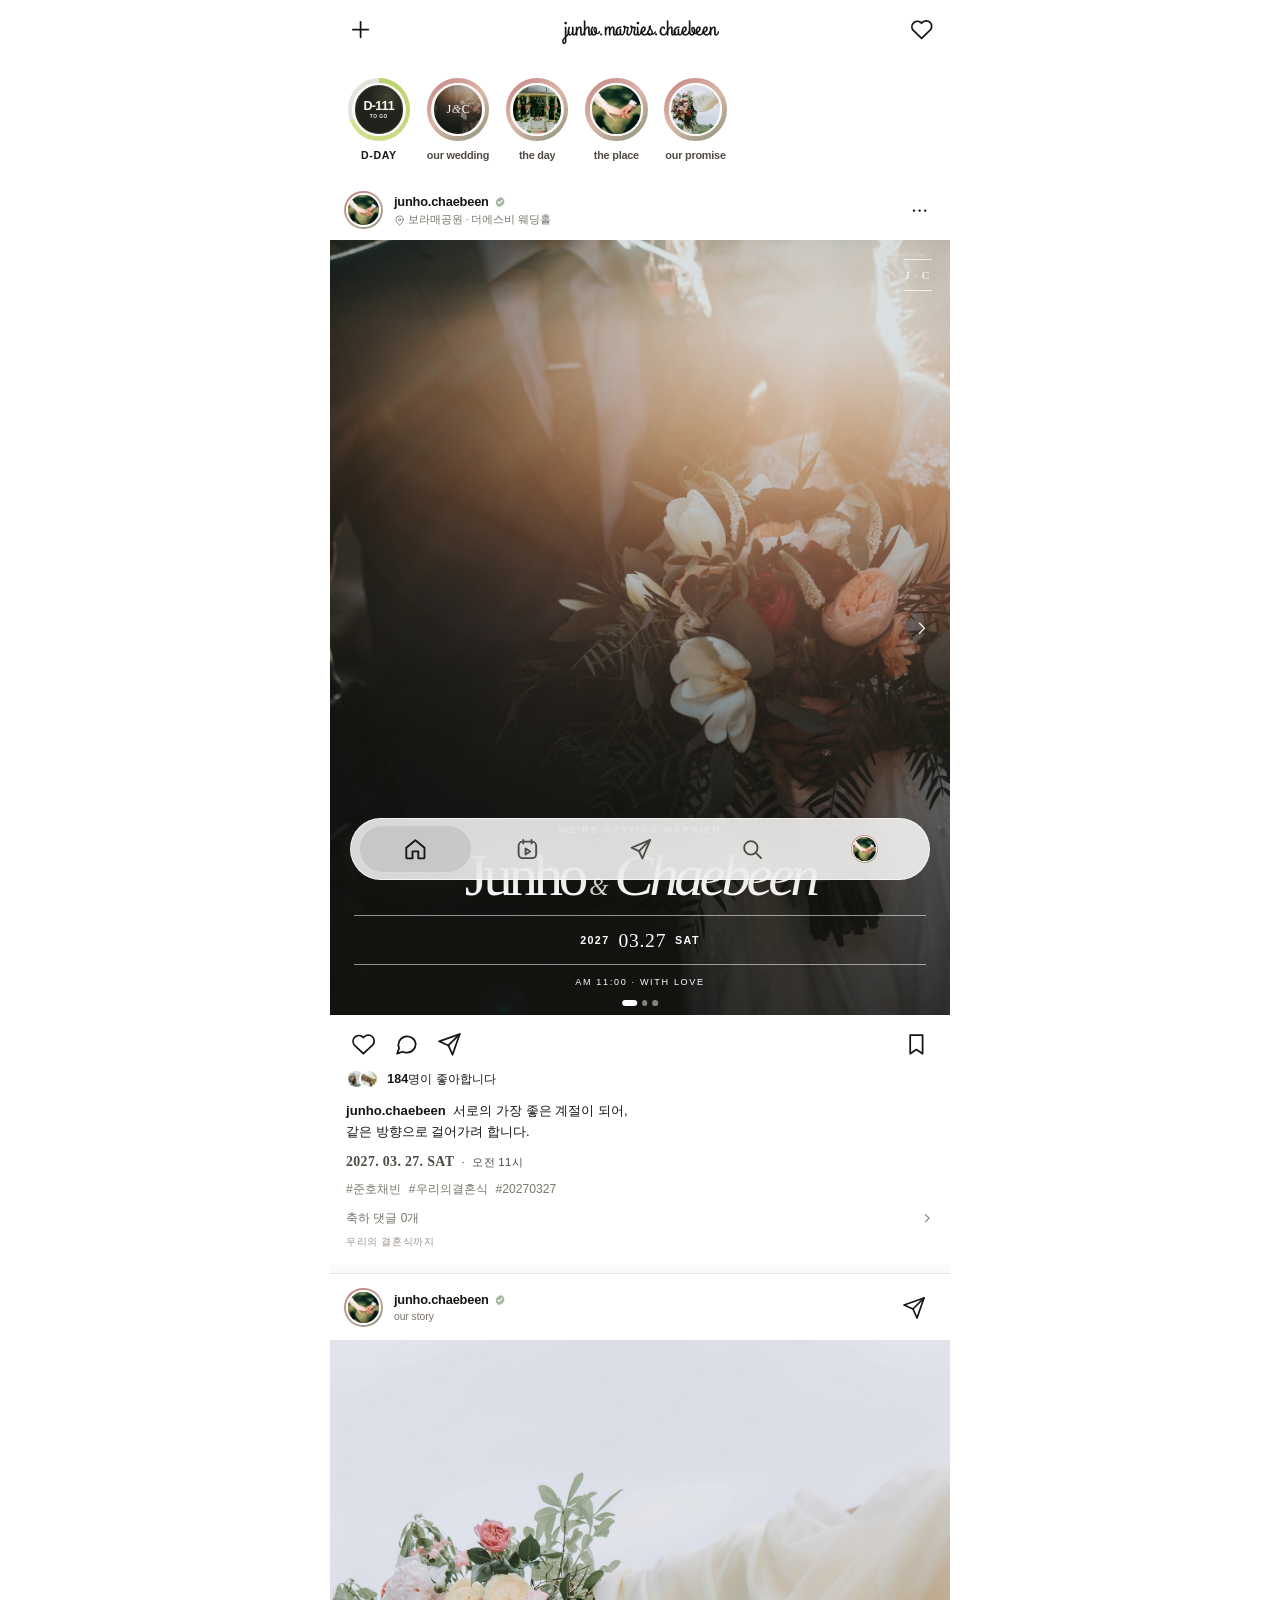
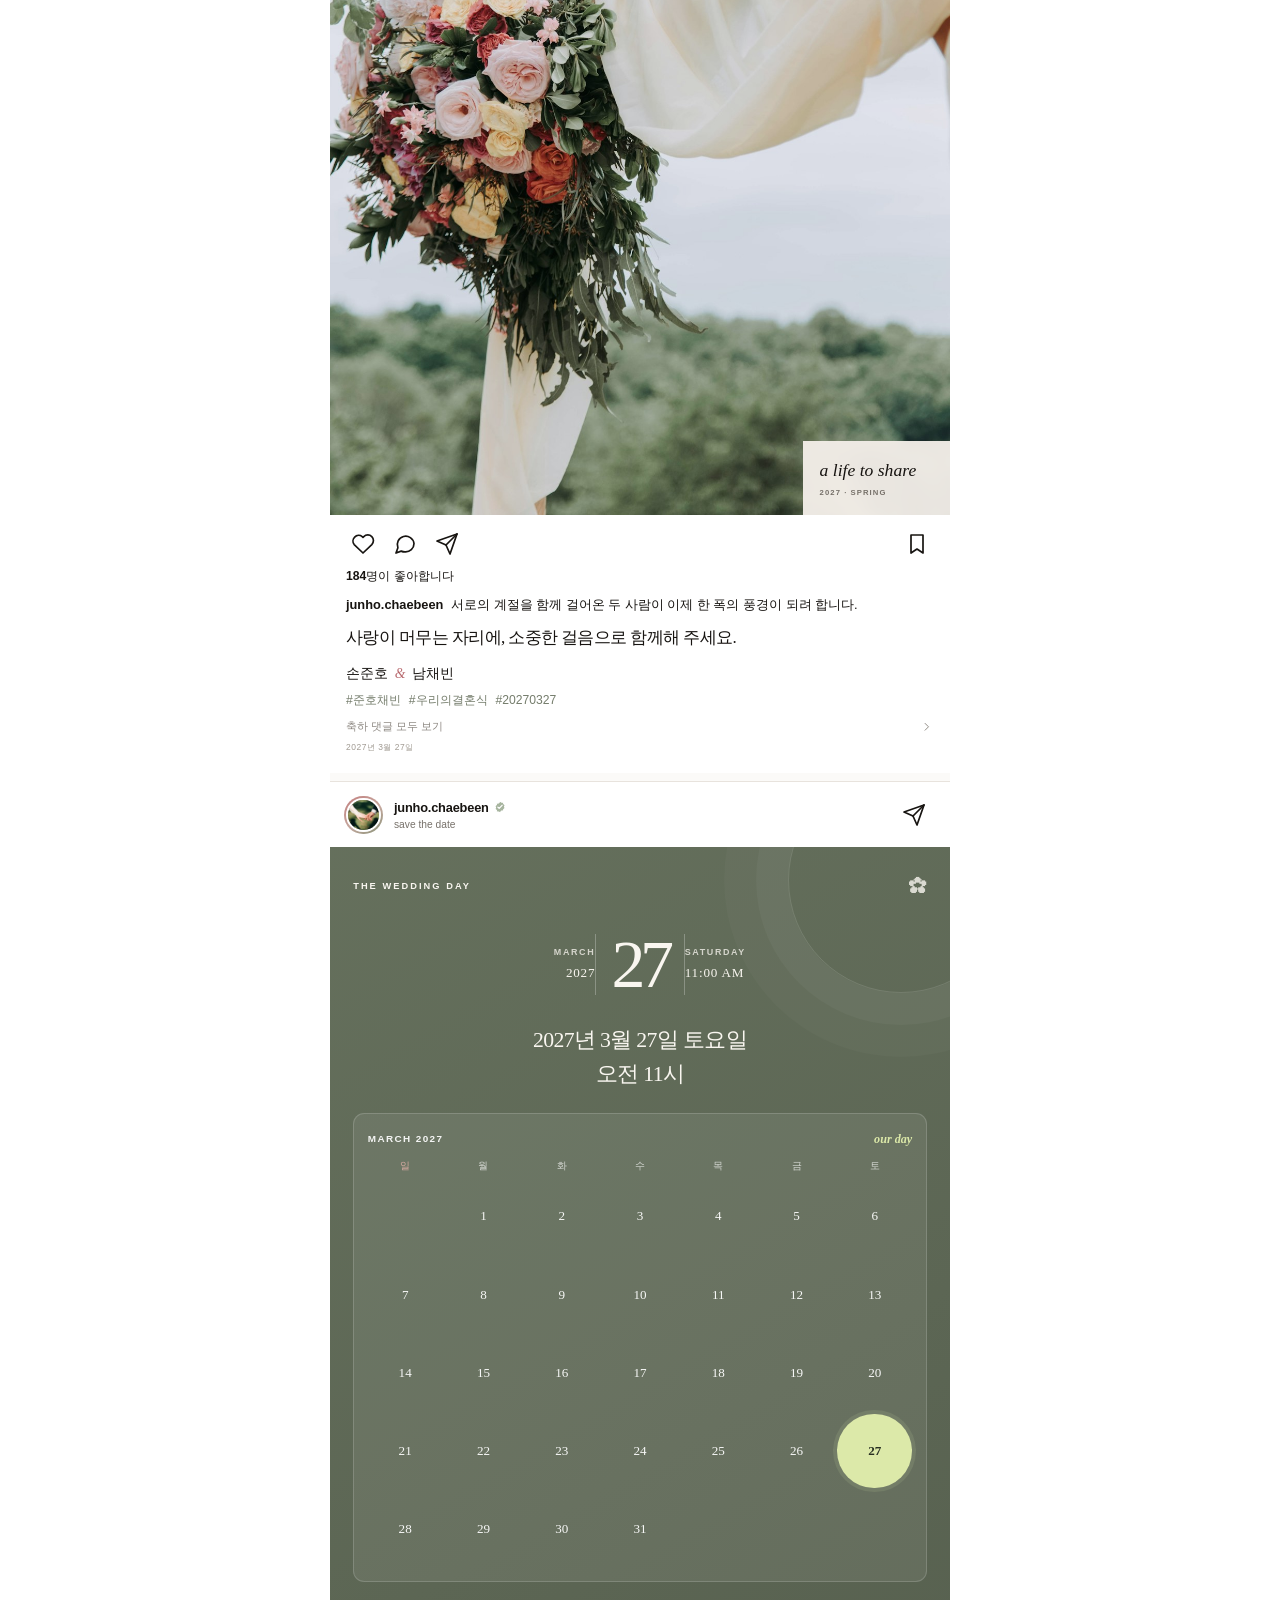
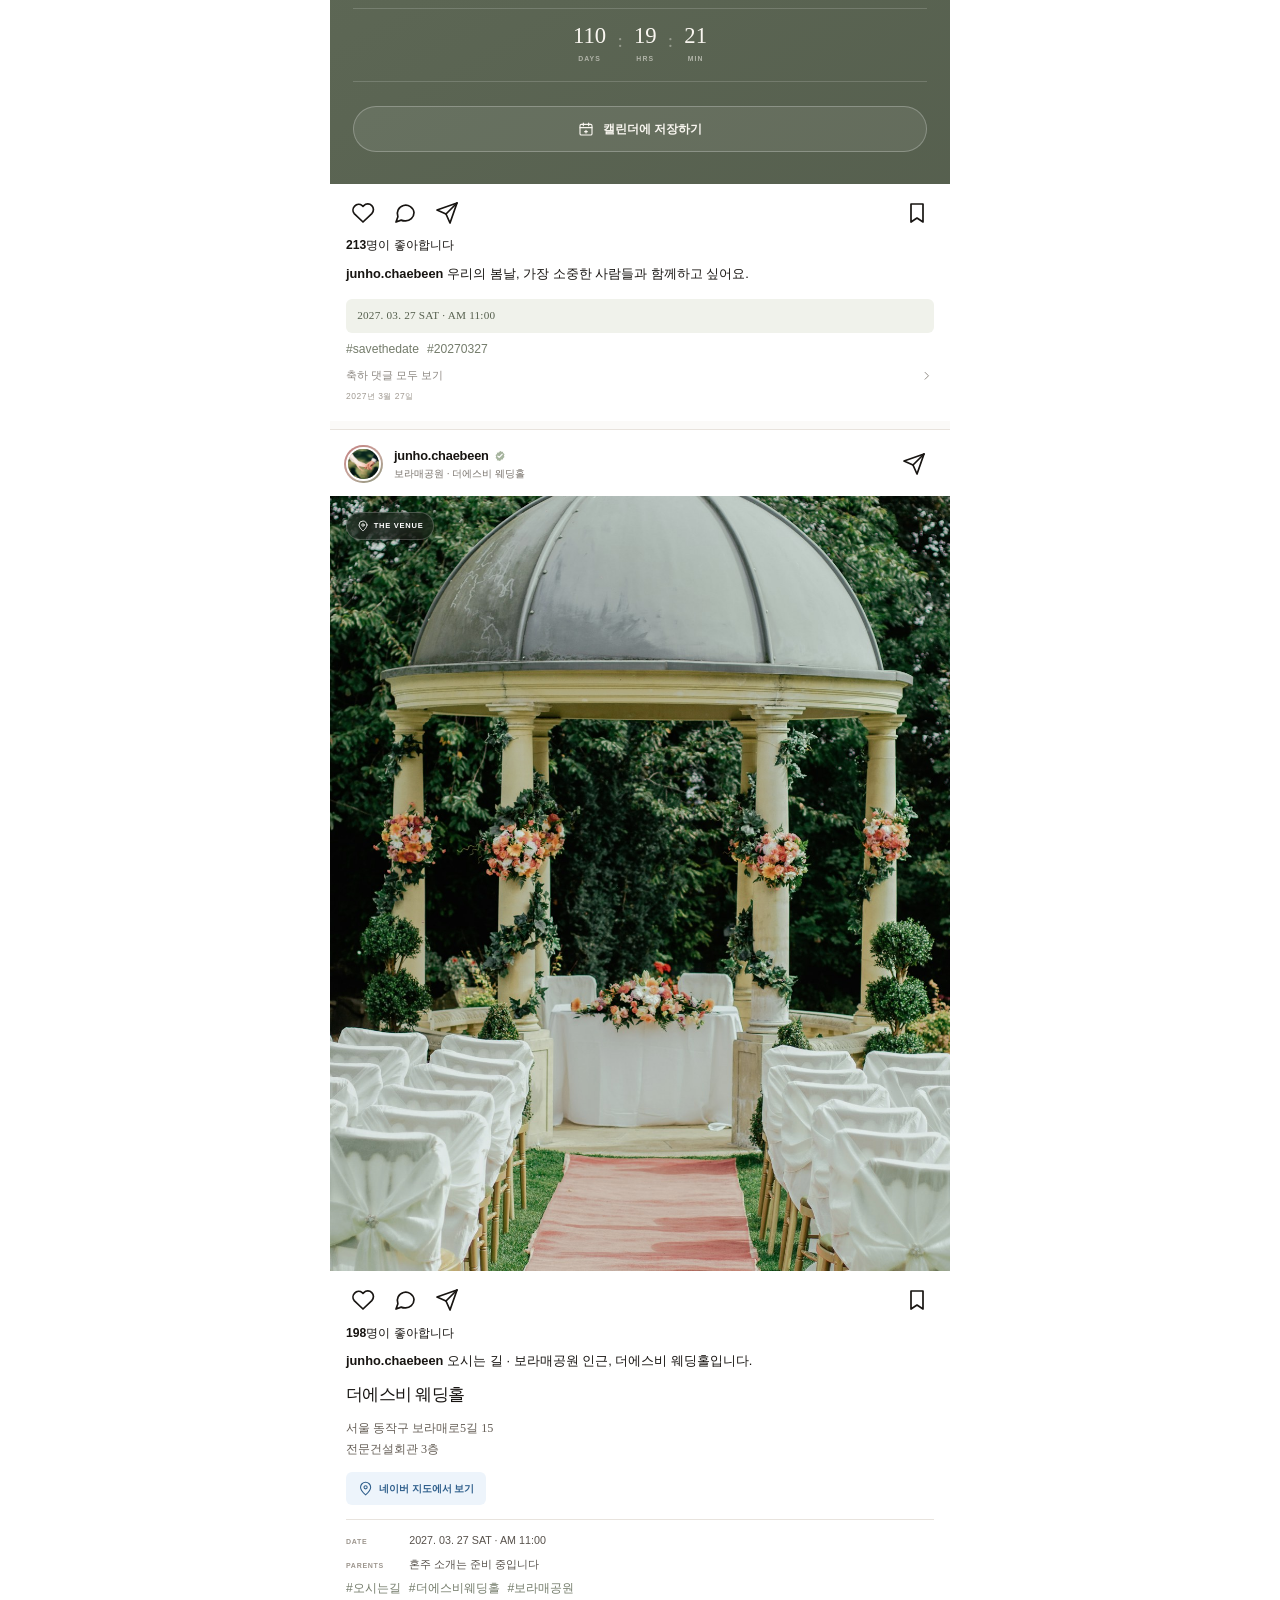
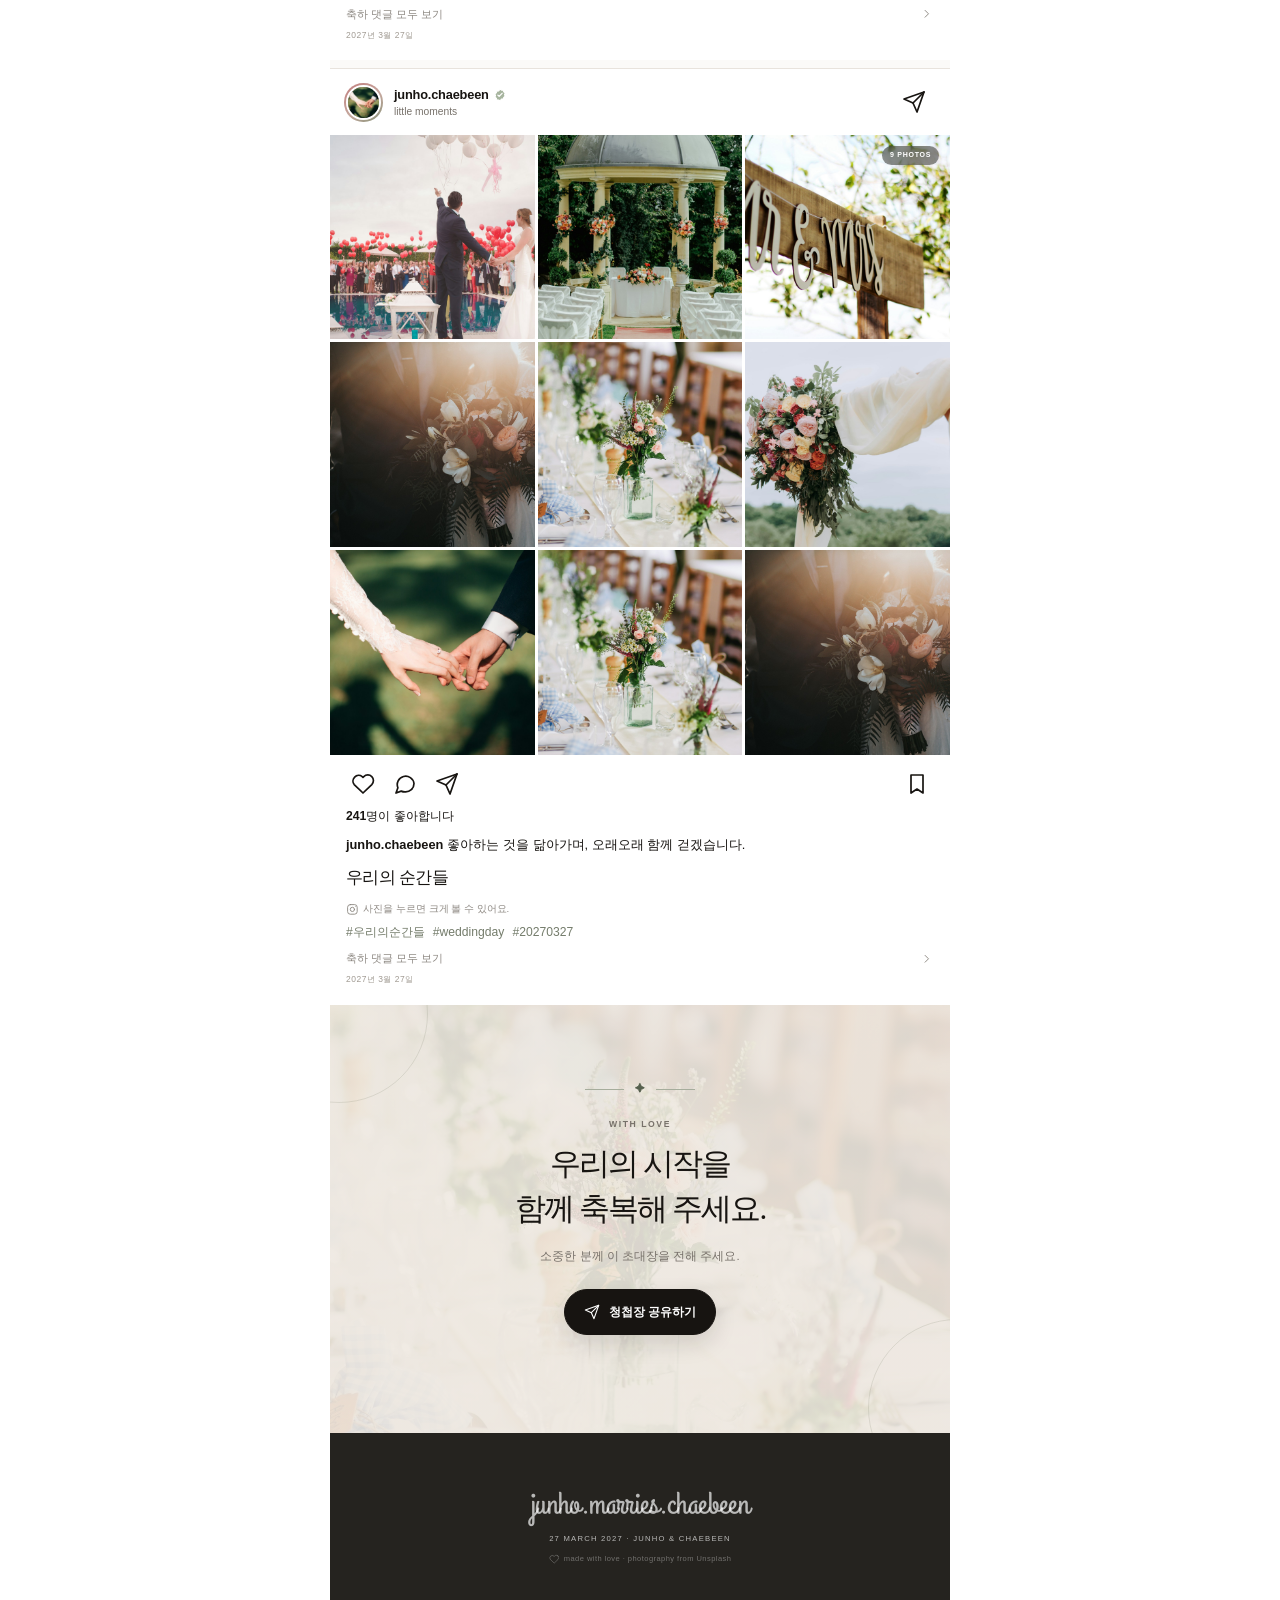
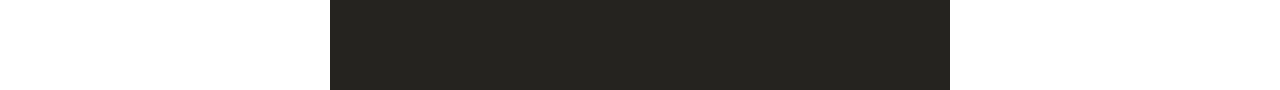
==== index.html @ 9fa86ca4 "first commit" ====
<!DOCTYPE html>
<html lang="ko">
<head>
  <meta charset="UTF-8">
  <meta name="viewport" content="width=device-width, initial-scale=1, viewport-fit=cover">
  <meta name="theme-color" content="#fbfaf8">
  <meta name="description" content="손준호와 남채빈의 결혼식에 초대합니다. 2027년 3월 27일 토요일 오전 11시, 더에스비 웨딩홀">
  <title>준호 ♥ 채빈 — 2027.03.27</title>
  <link rel="preload" href="./assets/hero.jpg" as="image">
  <link rel="stylesheet" href="./styles.css">
</head>
<body>
  <div class="ambient ambient--one" aria-hidden="true"></div>
  <div class="ambient ambient--two" aria-hidden="true"></div>

  <div class="app-shell">
    <header class="topbar">
      <button class="topbar__icon topbar__add" type="button" aria-label="청첩장 메뉴 열기" id="moreButton">
        <svg viewBox="0 0 24 24" aria-hidden="true"><path d="M12 4v16M4 12h16"/></svg>
      </button>
      <a class="wordmark wordmark--handle" href="#top" aria-label="청첩장 처음으로">
        <span class="wordmark__handle">junho.marries.chaebeen</span>
      </a>
      <div class="topbar__actions">
        <button class="topbar__icon" type="button" id="headerLikeButton" aria-label="좋아요" aria-pressed="false">
          <svg class="heart-icon" viewBox="0 0 24 24" aria-hidden="true"><path d="M20.8 4.6c-2.2-2.2-5.8-2.2-8 0L12 5.4l-.8-.8a5.7 5.7 0 0 0-8 8L12 21l8.8-8.4a5.7 5.7 0 0 0 0-8Z"/></svg>
        </button>
      </div>
    </header>

    <main id="top">
      <section class="story-rail" aria-label="청첩장 스토리">
        <button class="story story--dday story--date" id="storyDdayButton" type="button" data-calendar aria-label="결혼식 D-Day와 캘린더 보기">
          <span class="story__ring">
            <span class="story__image story__image--date" aria-live="polite">
              <strong id="storyDdayNumber">D-DAY</strong>
              <small id="storyDdayCaption">COUNTDOWN</small>
            </span>
          </span>
          <span class="story__label" id="storyDdayLabel">D-DAY</span>
        </button>
        <button class="story story--active" type="button" data-story="0">
          <span class="story__ring">
            <span class="story__image story__image--monogram">J<span>&</span>C</span>
          </span>
          <span class="story__label">our wedding</span>
        </button>
        <button class="story" type="button" data-story="1">
          <span class="story__ring"><img class="story__image" src="./assets/couple-02.jpg" alt=""></span>
          <span class="story__label">the day</span>
        </button>
        <button class="story" type="button" data-story="2">
          <span class="story__ring"><img class="story__image" src="./assets/detail-01.jpg" alt=""></span>
          <span class="story__label">the place</span>
        </button>
        <button class="story" type="button" data-story="3">
          <span class="story__ring"><img class="story__image" src="./assets/couple-03.jpg" alt=""></span>
          <span class="story__label">our promise</span>
        </button>
      </section>

      <article class="post" aria-label="결혼식 초대 게시물">
        <div class="post__header">
          <div class="avatar">
            <img src="./assets/detail-01.jpg" alt="">
          </div>
          <div class="post__identity">
            <button class="account account-button" type="button" data-feed-open aria-label="준호와 채빈의 피드 보기">
              junho.chaebeen
              <svg class="verified" viewBox="0 0 24 24" aria-label="공식 계정">
                <path d="m12 1.8 2.4 1.8 3 .1 1 2.8 2.3 1.9-1 2.8 1 2.8-2.3 1.9-1 2.8-3 .1L12 22.2l-2.4-1.8-3-.1-1-2.8-2.3-1.9 1-2.8-1-2.8 2.3-1.9 1-2.8 3-.1L12 1.8Z"/>
                <path d="m8.3 12.1 2.2 2.2 5-5.2" class="verified__check"/>
              </svg>
            </button>
            <div class="location-line">
              <svg viewBox="0 0 24 24" aria-hidden="true"><path d="M20 10c0 5-8 12-8 12S4 15 4 10a8 8 0 1 1 16 0Z"/><circle cx="12" cy="10" r="2.5"/></svg>
              <span data-location-short>보라매공원 · 더에스비 웨딩홀</span>
            </div>
          </div>
          <button class="post__more" type="button" aria-label="더 보기" id="postMoreButton">
            <svg viewBox="0 0 24 24" aria-hidden="true"><circle cx="5" cy="12" r="1.5" fill="currentColor" stroke="none"/><circle cx="12" cy="12" r="1.5" fill="currentColor" stroke="none"/><circle cx="19" cy="12" r="1.5" fill="currentColor" stroke="none"/></svg>
          </button>
        </div>

        <div class="carousel" id="postCarousel" aria-roledescription="carousel" aria-label="웨딩 사진">
          <div class="carousel__track" id="carouselTrack">
            <div class="carousel__slide cover-slide">
              <img class="carousel__image" src="./assets/hero.jpg" alt="꽃다발을 든 신부와 신랑">
              <div class="cover-slide__shade"></div>
              <div class="cover-copy">
                <span class="eyebrow">WE'RE GETTING MARRIED</span>
                <h1><span>Junho</span><i>&</i><span>Chaebeen</span></h1>
                <div class="cover-copy__date">
                  <span>2027</span><b>03.27</b><span>SAT</span>
                </div>
                <p>AM 11:00 · WITH LOVE</p>
              </div>
              <div class="photo-stamp">J&nbsp;·&nbsp;C</div>
            </div>

            <div class="carousel__slide">
              <img class="carousel__image" src="./assets/couple-02.jpg" alt="웨딩 가든의 꽃장식">
              <div class="slide-note slide-note--light">
                <small>THE DAY</small>
                <strong>2027. 03. 27.</strong>
                <span>토요일 오전 11시</span>
              </div>
            </div>

            <div class="carousel__slide">
              <img class="carousel__image" src="./assets/detail-01.jpg" alt="신랑 신부의 결혼반지와 꽃다발">
              <div class="slide-note slide-note--right">
                <small>OUR PROMISE</small>
                <strong>함께 걷는<br>모든 날</strong>
                <span>Junho &amp; Chaebeen</span>
              </div>
            </div>
          </div>

          <button class="carousel__arrow carousel__arrow--prev" type="button" aria-label="이전 사진" hidden>
            <svg viewBox="0 0 24 24" aria-hidden="true"><path d="m15 18-6-6 6-6"/></svg>
          </button>
          <button class="carousel__arrow carousel__arrow--next" type="button" aria-label="다음 사진">
            <svg viewBox="0 0 24 24" aria-hidden="true"><path d="m9 18 6-6-6-6"/></svg>
          </button>
          <div class="carousel__dots" id="carouselDots" aria-label="사진 선택"></div>
          <div class="heart-burst" id="heartBurst" aria-hidden="true">
            <svg viewBox="0 0 24 24"><path d="M20.8 4.6c-2.2-2.2-5.8-2.2-8 0L12 5.4l-.8-.8a5.7 5.7 0 0 0-8 8L12 21l8.8-8.4a5.7 5.7 0 0 0 0-8Z"/></svg>
          </div>
        </div>

        <div class="post__actions">
          <div class="post__actions-left">
            <button class="icon-button action-button" type="button" id="likeButton" aria-label="좋아요" aria-pressed="false">
              <svg class="heart-icon" viewBox="0 0 24 24" aria-hidden="true"><path d="M20.8 4.6c-2.2-2.2-5.8-2.2-8 0L12 5.4l-.8-.8a5.7 5.7 0 0 0-8 8L12 21l8.8-8.4a5.7 5.7 0 0 0 0-8Z"/></svg>
            </button>
            <button class="icon-button action-button" type="button" id="commentButton" aria-label="축하 댓글 남기기">
              <svg viewBox="0 0 24 24" aria-hidden="true"><path d="M21 11.5a8.4 8.4 0 0 1-9 8.4 9.4 9.4 0 0 1-3.8-.8L3 21l1.9-5.2A8.4 8.4 0 1 1 21 11.5Z"/></svg>
            </button>
            <button class="icon-button action-button" type="button" id="shareButton" aria-label="청첩장 공유">
              <svg viewBox="0 0 24 24" aria-hidden="true"><path d="m22 2-7 20-4-9-9-4 20-7Z"/><path d="M22 2 11 13"/></svg>
            </button>
          </div>
          <button class="icon-button action-button" type="button" id="saveButton" aria-label="청첩장 저장" aria-pressed="false">
            <svg class="bookmark-icon" viewBox="0 0 24 24" aria-hidden="true"><path d="M6 3h12v18l-6-4-6 4V3Z"/></svg>
          </button>
        </div>

        <div class="post__body">
          <div class="likes-row">
            <div class="mini-avatars" aria-hidden="true">
              <img src="./assets/couple-03.jpg" alt="">
              <img src="./assets/detail-02.jpg" alt="">
            </div>
            <span><strong id="likeCount">184</strong>명이 좋아합니다</span>
          </div>

          <div class="caption">
            <button class="caption__account" type="button" data-account-feed aria-label="junho.chaebeen 계정 피드 보기">junho.chaebeen</button>
            <span>서로의 가장 좋은 계절이 되어,<br>같은 방향으로 걸어가려 합니다.</span>
          </div>

          <p class="caption-meta">
            <span class="caption-meta__date">2027. 03. 27. SAT</span>
            <span>오전 11시</span>
          </p>

          <div class="hashtags">
            <span>#준호채빈</span>
            <span>#우리의결혼식</span>
            <span>#20270327</span>
          </div>

          <button class="comment-preview" type="button" id="commentPreview">
            <span id="commentCountText">축하 댓글 0개</span>
            <svg viewBox="0 0 24 24" aria-hidden="true"><path d="m9 18 6-6-6-6"/></svg>
          </button>

          <time class="post__time" datetime="2027-03-27T11:00:00+09:00">우리의 결혼식까지</time>
        </div>
      </article>

      <article class="social-post social-post--invitation reveal" aria-labelledby="invitationTitle">
        <header class="social-post__header">
          <div class="social-post__avatar"><img src="./assets/detail-01.jpg" alt=""></div>
          <div class="social-post__identity">
            <button class="account account-button" type="button" data-feed-open>
              junho.chaebeen
              <svg class="verified" viewBox="0 0 24 24" aria-hidden="true"><path d="m12 1.8 2.4 1.8 3 .1 1 2.8 2.3 1.9-1 2.8 1 2.8-2.3 1.9-1 2.8-3 .1L12 22.2l-2.4-1.8-3-.1-1-2.8-2.3-1.9 1-2.8-1-2.8 2.3-1.9 1-2.8 3-.1L12 1.8Z"/><path d="m8.3 12.1 2.2 2.2 5-5.2" class="verified__check"/></svg>
            </button>
            <span>our story</span>
          </div>
          <button class="icon-button" type="button" data-share aria-label="초대 게시물 공유"><svg viewBox="0 0 24 24" aria-hidden="true"><path d="m22 2-7 20-4-9-9-4 20-7Z"/><path d="M22 2 11 13"/></svg></button>
        </header>

        <div class="social-post__media social-post__media--portrait">
          <img src="./assets/couple-03.jpg" alt="꽃다발을 든 신부의 모습">
          <div class="social-post__media-note"><span>a life to share</span><small>2027 · spring</small></div>
        </div>

        <div class="social-post__actions">
          <div>
            <button class="icon-button" type="button" data-social-like aria-label="좋아요" aria-pressed="false"><svg class="heart-icon" viewBox="0 0 24 24" aria-hidden="true"><path d="M20.8 4.6c-2.2-2.2-5.8-2.2-8 0L12 5.4l-.8-.8a5.7 5.7 0 0 0-8 8L12 21l8.8-8.4a5.7 5.7 0 0 0 0-8Z"/></svg></button>
            <button class="icon-button" type="button" data-comment-open aria-label="축하 댓글 남기기"><svg viewBox="0 0 24 24" aria-hidden="true"><path d="M21 11.5a8.4 8.4 0 0 1-9 8.4 9.4 9.4 0 0 1-3.8-.8L3 21l1.9-5.2A8.4 8.4 0 1 1 21 11.5Z"/></svg></button>
            <button class="icon-button" type="button" data-share aria-label="게시물 공유"><svg viewBox="0 0 24 24" aria-hidden="true"><path d="m22 2-7 20-4-9-9-4 20-7Z"/><path d="M22 2 11 13"/></svg></button>
          </div>
          <button class="icon-button" type="button" data-save-post aria-label="게시물 저장" aria-pressed="false"><svg class="bookmark-icon" viewBox="0 0 24 24" aria-hidden="true"><path d="M6 3h12v18l-6-4-6 4V3Z"/></svg></button>
        </div>

        <div class="social-post__body">
          <div class="social-post__likes"><strong data-social-likes>184</strong>명이 좋아합니다</div>
          <p class="social-post__caption">
            <button type="button" class="social-post__account" data-account-feed>junho.chaebeen</button>
            서로의 계절을 함께 걸어온 두 사람이 이제 한 폭의 풍경이 되려 합니다.
          </p>
          <h2 class="social-post__caption-title" id="invitationTitle">사랑이 머무는 자리에, 소중한 걸음으로 함께해 주세요.</h2>
          <p class="social-post__signature">손준호 <i>&amp;</i> 남채빈</p>
          <div class="hashtags"><span>#준호채빈</span><span>#우리의결혼식</span><span>#20270327</span></div>
          <button class="social-post__comment" type="button" data-comment-open><span>축하 댓글 모두 보기</span><svg viewBox="0 0 24 24" aria-hidden="true"><path d="m9 18 6-6-6-6"/></svg></button>
          <time class="social-post__time" datetime="2027-03-27T11:00:00+09:00">2027년 3월 27일</time>
        </div>
      </article>

      <article class="social-post social-post--date reveal" aria-labelledby="dateTitle">
        <header class="social-post__header">
          <div class="social-post__avatar"><img src="./assets/detail-01.jpg" alt=""></div>
          <div class="social-post__identity">
            <button class="account account-button" type="button" data-feed-open>junho.chaebeen<svg class="verified" viewBox="0 0 24 24" aria-hidden="true"><path d="m12 1.8 2.4 1.8 3 .1 1 2.8 2.3 1.9-1 2.8 1 2.8-2.3 1.9-1 2.8-3 .1L12 22.2l-2.4-1.8-3-.1-1-2.8-2.3-1.9 1-2.8-1-2.8 2.3-1.9 1-2.8 3-.1L12 1.8Z"/><path d="m8.3 12.1 2.2 2.2 5-5.2" class="verified__check"/></svg></button>
            <span>save the date</span>
          </div>
          <button class="icon-button" type="button" data-share aria-label="날짜 게시물 공유"><svg viewBox="0 0 24 24" aria-hidden="true"><path d="m22 2-7 20-4-9-9-4 20-7Z"/><path d="M22 2 11 13"/></svg></button>
        </header>

        <div class="social-post__media social-post__media--date">
          <section class="date-card" aria-labelledby="dateTitle">
            <div class="date-card__top"><span class="mono-label">THE WEDDING DAY</span><span class="date-card__flower" aria-hidden="true">✿</span></div>
            <div class="date-lockup">
              <div class="date-lockup__month"><span>MARCH</span><small>2027</small></div>
              <strong class="date-lockup__day">27</strong>
              <div class="date-lockup__detail"><span>SATURDAY</span><strong>11:00 AM</strong></div>
            </div>
            <h2 id="dateTitle">2027년 3월 27일 토요일<br>오전 11시</h2>
            <div class="mini-calendar" aria-label="2027년 3월 결혼식 달력">
              <div class="mini-calendar__heading">
                <span>MARCH 2027</span>
                <em>our day</em>
              </div>
              <div class="mini-calendar__weekdays" aria-hidden="true">
                <span>일</span><span>월</span><span>화</span><span>수</span><span>목</span><span>금</span><span>토</span>
              </div>
              <div class="mini-calendar__days" id="weddingCalendarDays" role="grid" aria-label="2027년 3월 날짜"></div>
            </div>
            <div class="countdown" id="countdown" aria-label="결혼식까지 남은 시간">
              <div><strong data-countdown="days">000</strong><span>DAYS</span></div><i>:</i>
              <div><strong data-countdown="hours">00</strong><span>HRS</span></div><i>:</i>
              <div><strong data-countdown="minutes">00</strong><span>MIN</span></div>
            </div>
            <button class="soft-button" type="button" data-calendar><svg viewBox="0 0 24 24" aria-hidden="true"><rect x="3" y="5" width="18" height="16" rx="2"/><path d="M16 3v4M8 3v4M3 10h18M12 14v4M10 16h4"/></svg>캘린더에 저장하기</button>
          </section>
        </div>

        <div class="social-post__actions">
          <div>
            <button class="icon-button" type="button" data-social-like aria-label="좋아요" aria-pressed="false"><svg class="heart-icon" viewBox="0 0 24 24" aria-hidden="true"><path d="M20.8 4.6c-2.2-2.2-5.8-2.2-8 0L12 5.4l-.8-.8a5.7 5.7 0 0 0-8 8L12 21l8.8-8.4a5.7 5.7 0 0 0 0-8Z"/></svg></button>
            <button class="icon-button" type="button" data-comment-open aria-label="축하 댓글 남기기"><svg viewBox="0 0 24 24" aria-hidden="true"><path d="M21 11.5a8.4 8.4 0 0 1-9 8.4 9.4 9.4 0 0 1-3.8-.8L3 21l1.9-5.2A8.4 8.4 0 1 1 21 11.5Z"/></svg></button>
            <button class="icon-button" type="button" data-share aria-label="게시물 공유"><svg viewBox="0 0 24 24" aria-hidden="true"><path d="m22 2-7 20-4-9-9-4 20-7Z"/><path d="M22 2 11 13"/></svg></button>
          </div>
          <button class="icon-button" type="button" data-save-post aria-label="게시물 저장" aria-pressed="false"><svg class="bookmark-icon" viewBox="0 0 24 24" aria-hidden="true"><path d="M6 3h12v18l-6-4-6 4V3Z"/></svg></button>
        </div>

        <div class="social-post__body">
          <div class="social-post__likes"><strong data-social-likes>213</strong>명이 좋아합니다</div>
          <p class="social-post__caption"><button type="button" class="social-post__account" data-account-feed>junho.chaebeen</button>우리의 봄날, 가장 소중한 사람들과 함께하고 싶어요.</p>
          <p class="social-post__detail-line">2027. 03. 27 SAT · AM 11:00</p>
          <div class="hashtags"><span>#savethedate</span><span>#20270327</span></div>
          <button class="social-post__comment" type="button" data-comment-open><span>축하 댓글 모두 보기</span><svg viewBox="0 0 24 24" aria-hidden="true"><path d="m9 18 6-6-6-6"/></svg></button>
          <time class="social-post__time">2027년 3월 27일</time>
        </div>
      </article>

      <article class="social-post social-post--venue reveal" id="details" aria-labelledby="detailsTitle">
        <header class="social-post__header">
          <div class="social-post__avatar"><img src="./assets/detail-01.jpg" alt=""></div>
          <div class="social-post__identity">
            <button class="account account-button" type="button" data-feed-open>junho.chaebeen<svg class="verified" viewBox="0 0 24 24" aria-hidden="true"><path d="m12 1.8 2.4 1.8 3 .1 1 2.8 2.3 1.9-1 2.8 1 2.8-2.3 1.9-1 2.8-3 .1L12 22.2l-2.4-1.8-3-.1-1-2.8-2.3-1.9 1-2.8-1-2.8 2.3-1.9 1-2.8 3-.1L12 1.8Z"/><path d="m8.3 12.1 2.2 2.2 5-5.2" class="verified__check"/></svg></button>
            <span>보라매공원 · 더에스비 웨딩홀</span>
          </div>
          <button class="icon-button" type="button" data-share aria-label="장소 게시물 공유"><svg viewBox="0 0 24 24" aria-hidden="true"><path d="m22 2-7 20-4-9-9-4 20-7Z"/><path d="M22 2 11 13"/></svg></button>
        </header>

        <div class="social-post__media social-post__media--portrait">
          <button class="social-post__map-hit" type="button" data-map aria-label="네이버 지도에서 더에스비 웨딩홀 열기"></button>
          <img src="./assets/couple-02.jpg" alt="꽃으로 장식된 웨딩홀 예식 공간">
          <div class="social-post__location-pin"><svg viewBox="0 0 24 24" aria-hidden="true"><path d="M20 10c0 5-8 12-8 12S4 15 4 10a8 8 0 1 1 16 0Z"/><circle cx="12" cy="10" r="2.5"/></svg>THE VENUE</div>
        </div>

        <div class="social-post__actions">
          <div>
            <button class="icon-button" type="button" data-social-like aria-label="좋아요" aria-pressed="false"><svg class="heart-icon" viewBox="0 0 24 24" aria-hidden="true"><path d="M20.8 4.6c-2.2-2.2-5.8-2.2-8 0L12 5.4l-.8-.8a5.7 5.7 0 0 0-8 8L12 21l8.8-8.4a5.7 5.7 0 0 0 0-8Z"/></svg></button>
            <button class="icon-button" type="button" data-comment-open aria-label="축하 댓글 남기기"><svg viewBox="0 0 24 24" aria-hidden="true"><path d="M21 11.5a8.4 8.4 0 0 1-9 8.4 9.4 9.4 0 0 1-3.8-.8L3 21l1.9-5.2A8.4 8.4 0 1 1 21 11.5Z"/></svg></button>
            <button class="icon-button" type="button" data-share aria-label="게시물 공유"><svg viewBox="0 0 24 24" aria-hidden="true"><path d="m22 2-7 20-4-9-9-4 20-7Z"/><path d="M22 2 11 13"/></svg></button>
          </div>
          <button class="icon-button" type="button" data-save-post aria-label="게시물 저장" aria-pressed="false"><svg class="bookmark-icon" viewBox="0 0 24 24" aria-hidden="true"><path d="M6 3h12v18l-6-4-6 4V3Z"/></svg></button>
        </div>

        <div class="social-post__body">
          <div class="social-post__likes"><strong data-social-likes>198</strong>명이 좋아합니다</div>
          <p class="social-post__caption"><button type="button" class="social-post__account" data-account-feed>junho.chaebeen</button>오시는 길 · 보라매공원 인근, 더에스비 웨딩홀입니다.</p>
          <h2 class="social-post__caption-title" id="detailsTitle">더에스비 웨딩홀</h2>
          <p class="social-post__location-copy"><span data-location-detail>서울 동작구 보라매로5길 15<br>전문건설회관 3층</span></p>
          <button class="social-post__map" type="button" data-map><svg viewBox="0 0 24 24" aria-hidden="true"><path d="M20 10c0 5-8 12-8 12S4 15 4 10a8 8 0 1 1 16 0Z"/><circle cx="12" cy="10" r="2.5"/></svg>네이버 지도에서 보기</button>
          <div class="social-post__facts">
            <span><small>DATE</small>2027. 03. 27 SAT · AM 11:00</span>
            <span><small>PARENTS</small>혼주 소개는 준비 중입니다</span>
          </div>
          <div class="hashtags"><span>#오시는길</span><span>#더에스비웨딩홀</span><span>#보라매공원</span></div>
          <button class="social-post__comment" type="button" data-comment-open><span>축하 댓글 모두 보기</span><svg viewBox="0 0 24 24" aria-hidden="true"><path d="m9 18 6-6-6-6"/></svg></button>
          <time class="social-post__time">2027년 3월 27일</time>
        </div>
      </article>

      <article class="social-post social-post--moments reveal" aria-labelledby="galleryTitle">
        <header class="social-post__header">
          <div class="social-post__avatar"><img src="./assets/detail-01.jpg" alt=""></div>
          <div class="social-post__identity">
            <button class="account account-button" type="button" data-feed-open>junho.chaebeen<svg class="verified" viewBox="0 0 24 24" aria-hidden="true"><path d="m12 1.8 2.4 1.8 3 .1 1 2.8 2.3 1.9-1 2.8 1 2.8-2.3 1.9-1 2.8-3 .1L12 22.2l-2.4-1.8-3-.1-1-2.8-2.3-1.9 1-2.8-1-2.8 2.3-1.9 1-2.8 3-.1L12 1.8Z"/><path d="m8.3 12.1 2.2 2.2 5-5.2" class="verified__check"/></svg></button>
            <span>little moments</span>
          </div>
          <button class="icon-button" type="button" data-share aria-label="순간들 게시물 공유"><svg viewBox="0 0 24 24" aria-hidden="true"><path d="m22 2-7 20-4-9-9-4 20-7Z"/><path d="M22 2 11 13"/></svg></button>
        </header>

        <div class="social-post__media social-post__media--grid">
          <span class="social-post__grid-count">9 PHOTOS</span>
          <div class="gallery">
          <button type="button" data-lightbox="./assets/couple-01.jpg" aria-label="사진 크게 보기">
            <img src="./assets/couple-01.jpg" alt="결혼식장에서 풍선을 드는 신랑 신부">
          </button>
          <button type="button" data-lightbox="./assets/couple-02.jpg" aria-label="사진 크게 보기">
            <img src="./assets/couple-02.jpg" alt="야외 예식 공간">
          </button>
          <button type="button" data-lightbox="./assets/detail-02.jpg" aria-label="사진 크게 보기">
            <img src="./assets/detail-02.jpg" alt="웨딩 테이블 꽃장식">
          </button>
          <button type="button" data-lightbox="./assets/hero.jpg" aria-label="사진 크게 보기">
            <img src="./assets/hero.jpg" alt="신부의 꽃다발">
          </button>
          <button type="button" data-lightbox="./assets/venue-02.jpg" aria-label="사진 크게 보기">
            <img src="./assets/venue-02.jpg" alt="예식장 가든">
          </button>
          <button type="button" data-lightbox="./assets/couple-03.jpg" aria-label="사진 크게 보기">
            <img src="./assets/couple-03.jpg" alt="꽃다발을 든 신부">
          </button>
          <button type="button" data-lightbox="./assets/detail-01.jpg" aria-label="사진 크게 보기">
            <img src="./assets/detail-01.jpg" alt="결혼반지를 끼고 손을 맞잡은 신랑 신부">
          </button>
          <button type="button" data-lightbox="./assets/venue-02.jpg" aria-label="사진 크게 보기">
            <img src="./assets/venue-02.jpg" alt="초록빛 야외 예식장">
          </button>
          <button type="button" data-lightbox="./assets/hero.jpg" aria-label="사진 크게 보기">
            <img src="./assets/hero.jpg" alt="햇살 속 웨딩 부케">
          </button>
          </div>
        </div>

        <div class="social-post__actions">
          <div>
            <button class="icon-button" type="button" data-social-like aria-label="좋아요" aria-pressed="false"><svg class="heart-icon" viewBox="0 0 24 24" aria-hidden="true"><path d="M20.8 4.6c-2.2-2.2-5.8-2.2-8 0L12 5.4l-.8-.8a5.7 5.7 0 0 0-8 8L12 21l8.8-8.4a5.7 5.7 0 0 0 0-8Z"/></svg></button>
            <button class="icon-button" type="button" data-comment-open aria-label="축하 댓글 남기기"><svg viewBox="0 0 24 24" aria-hidden="true"><path d="M21 11.5a8.4 8.4 0 0 1-9 8.4 9.4 9.4 0 0 1-3.8-.8L3 21l1.9-5.2A8.4 8.4 0 1 1 21 11.5Z"/></svg></button>
            <button class="icon-button" type="button" data-share aria-label="게시물 공유"><svg viewBox="0 0 24 24" aria-hidden="true"><path d="m22 2-7 20-4-9-9-4 20-7Z"/><path d="M22 2 11 13"/></svg></button>
          </div>
          <button class="icon-button" type="button" data-save-post aria-label="게시물 저장" aria-pressed="false"><svg class="bookmark-icon" viewBox="0 0 24 24" aria-hidden="true"><path d="M6 3h12v18l-6-4-6 4V3Z"/></svg></button>
        </div>

        <div class="social-post__body">
          <div class="social-post__likes"><strong data-social-likes>241</strong>명이 좋아합니다</div>
          <p class="social-post__caption"><button type="button" class="social-post__account" data-account-feed>junho.chaebeen</button>좋아하는 것을 닮아가며, 오래오래 함께 걷겠습니다.</p>
          <h2 class="social-post__caption-title" id="galleryTitle">우리의 순간들</h2>
          <p class="social-post__hint"><svg viewBox="0 0 24 24" aria-hidden="true"><rect x="3" y="3" width="18" height="18" rx="5"/><circle cx="12" cy="12" r="4"/><circle cx="17.5" cy="6.5" r=".8" fill="currentColor" stroke="none"/></svg>사진을 누르면 크게 볼 수 있어요.</p>
          <div class="hashtags"><span>#우리의순간들</span><span>#weddingday</span><span>#20270327</span></div>
          <button class="social-post__comment" type="button" data-comment-open><span>축하 댓글 모두 보기</span><svg viewBox="0 0 24 24" aria-hidden="true"><path d="m9 18 6-6-6-6"/></svg></button>
          <time class="social-post__time">2027년 3월 27일</time>
        </div>
      </article>

      <section class="share-section reveal" aria-labelledby="shareTitle">
        <div class="share-section__ornament" aria-hidden="true">
          <span></span><i>✦</i><span></span>
        </div>
        <p class="section-heading__kicker">WITH LOVE</p>
        <h2 id="shareTitle">우리의 시작을<br>함께 축복해 주세요.</h2>
        <p>소중한 분께 이 초대장을 전해 주세요.</p>
        <button class="primary-button" type="button" data-share>
          <svg viewBox="0 0 24 24" aria-hidden="true"><path d="m22 2-7 20-4-9-9-4 20-7Z"/><path d="M22 2 11 13"/></svg>
          청첩장 공유하기
        </button>
      </section>
    </main>

    <footer class="footer">
      <div class="footer__wordmark">junho.marries.chaebeen</div>
      <p>27 MARCH 2027 · JUNHO &amp; CHAEBEEN</p>
      <small><svg viewBox="0 0 24 24" aria-hidden="true"><path d="M20.8 4.6c-2.2-2.2-5.8-2.2-8 0L12 5.4l-.8-.8a5.7 5.7 0 0 0-8 8L12 21l8.8-8.4a5.7 5.7 0 0 0 0-8Z"/></svg> made with love · photography from Unsplash</small>
    </footer>

    <nav class="bottom-nav" aria-label="주요 메뉴">
      <button class="bottom-nav__item bottom-nav__item--active" type="button" data-scroll-top aria-label="홈">
        <svg viewBox="0 0 24 24" aria-hidden="true"><path d="m3.2 10.4 8.8-7.2 8.8 7.2v9.1a1.2 1.2 0 0 1-1.2 1.2h-4.8v-6.8H9.2v6.8H4.4a1.2 1.2 0 0 1-1.2-1.2v-9.1Z"/></svg>
        <span class="sr-only">홈</span>
      </button>
      <button class="bottom-nav__item" type="button" data-calendar aria-label="캘린더 저장">
        <svg viewBox="0 0 24 24" aria-hidden="true"><rect x="3.5" y="4.5" width="17" height="16" rx="4"/><path d="M8 2.8v3.4M16 2.8v3.4"/><path d="m10.2 11.1 4.5 2.9-4.5 2.9v-5.8Z"/></svg>
        <span class="sr-only">캘린더</span>
      </button>
      <button class="bottom-nav__item" type="button" data-share aria-label="공유하기">
        <svg viewBox="0 0 24 24" aria-hidden="true"><path d="m21.5 2.8-7.6 18-3.2-7.2-7.2-3.2 18-7.6Z"/><path d="M21.5 2.8 10.7 13.6"/></svg>
        <span class="sr-only">공유</span>
      </button>
      <button class="bottom-nav__item" type="button" data-scroll-details aria-label="예식 정보">
        <svg viewBox="0 0 24 24" aria-hidden="true"><circle cx="10.5" cy="10.5" r="6.5"/><path d="m15.4 15.4 5 5"/></svg>
        <span class="sr-only">예식 정보 찾기</span>
      </button>
      <button class="bottom-nav__item bottom-nav__profile" type="button" data-account-feed aria-label="junho.chaebeen 계정 피드 보기">
        <span class="bottom-nav__avatar"><img src="./assets/detail-01.jpg" alt=""></span>
        <span class="sr-only">계정 피드</span>
      </button>
    </nav>
  </div>

  <dialog class="story-dialog" id="storyDialog">
    <div class="story-viewer">
      <div class="story-progress" aria-hidden="true">
        <span></span><span></span><span></span><span></span>
      </div>
      <div class="story-viewer__header">
        <div class="story-viewer__profile">
          <img src="./assets/detail-01.jpg" alt="">
          <div>
            <button class="story-account" type="button" data-account-feed aria-label="junho.chaebeen 계정 피드 보기">junho.chaebeen</button>
            <span id="storyTime">방금 전</span>
          </div>
        </div>
        <button class="story-viewer__close" type="button" data-close-story aria-label="스토리 닫기">
          <svg viewBox="0 0 24 24" aria-hidden="true"><path d="m6 6 12 12M18 6 6 18"/></svg>
        </button>
      </div>
      <img class="story-viewer__image" id="storyImage" src="./assets/hero.jpg" alt="웨딩 스토리 사진">
      <div class="story-viewer__shade"></div>
      <div class="story-viewer__content" id="storyContent"></div>
      <button class="story-viewer__tap story-viewer__tap--prev" type="button" data-story-step="-1" aria-label="이전 스토리"></button>
      <button class="story-viewer__tap story-viewer__tap--next" type="button" data-story-step="1" aria-label="다음 스토리"></button>
    </div>
  </dialog>

  <dialog class="lightbox" id="lightboxDialog">
    <button class="lightbox__close" type="button" data-close-lightbox aria-label="사진 닫기">
      <svg viewBox="0 0 24 24" aria-hidden="true"><path d="m6 6 12 12M18 6 6 18"/></svg>
    </button>
    <img id="lightboxImage" src="./assets/hero.jpg" alt="확대한 웨딩 사진">
  </dialog>

  <dialog class="feed-dialog" id="feedDialog">
    <div class="feed-profile" id="feedProfile">
      <header class="feed-profile__topbar">
        <button class="icon-button" type="button" data-close-feed aria-label="피드 닫기">
          <svg viewBox="0 0 24 24" aria-hidden="true"><path d="m15 18-6-6 6-6"/></svg>
        </button>
        <button class="feed-profile__account" type="button" data-feed-home aria-label="계정 피드 처음으로">
          junho.chaebeen
          <svg class="verified" viewBox="0 0 24 24" aria-label="공식 계정">
            <path d="m12 1.8 2.4 1.8 3 .1 1 2.8 2.3 1.9-1 2.8 1 2.8-2.3 1.9-1 2.8-3 .1L12 22.2l-2.4-1.8-3-.1-1-2.8-2.3-1.9 1-2.8-1-2.8 2.3-1.9 1-2.8 3-.1L12 1.8Z"/>
            <path d="m8.3 12.1 2.2 2.2 5-5.2" class="verified__check"/>
          </svg>
        </button>
        <button class="icon-button" type="button" data-share aria-label="피드 공유">
          <svg viewBox="0 0 24 24" aria-hidden="true"><path d="m22 2-7 20-4-9-9-4 20-7Z"/><path d="M22 2 11 13"/></svg>
        </button>
      </header>

      <div class="feed-profile__scroll">
        <section class="feed-profile__intro">
          <div class="feed-profile__avatar">
            <img src="./assets/detail-01.jpg" alt="준호와 채빈의 프로필 사진">
            <span class="feed-profile__avatar-plus" aria-hidden="true">+</span>
          </div>
          <div class="feed-profile__stats" aria-label="계정 정보">
            <div><strong>9</strong><span>게시물</span></div>
            <div><strong>327</strong><span>팔로워</span></div>
            <div><strong>1</strong><span>팔로우</span></div>
          </div>
        </section>

        <div class="feed-profile__bio">
          <strong>준호 <i>&amp;</i> 채빈</strong>
          <p>우리의 새로운 시작<br>2027. 03. 27 · SAT · 11 AM</p>
          <button type="button" class="feed-profile__location" data-feed-location>
            <svg viewBox="0 0 24 24" aria-hidden="true"><path d="M20 10c0 5-8 12-8 12S4 15 4 10a8 8 0 1 1 16 0Z"/><circle cx="12" cy="10" r="2.5"/></svg>
            보라매공원 · 더에스비 웨딩홀
          </button>
        </div>

        <div class="feed-profile__buttons">
          <button type="button" id="followButton">팔로우</button>
          <button type="button" id="feedMessageButton">메시지</button>
        </div>

        <section class="feed-highlights" aria-label="피드 하이라이트">
          <button type="button" data-feed-highlight="0">
            <span><img src="./assets/hero.jpg" alt=""></span>
            <small>our story</small>
          </button>
          <button type="button" data-feed-highlight="1">
            <span><img src="./assets/couple-02.jpg" alt=""></span>
            <small>the day</small>
          </button>
          <button type="button" data-feed-highlight="2">
            <span><img src="./assets/detail-01.jpg" alt=""></span>
            <small>our rings</small>
          </button>
          <button type="button" data-feed-highlight="3">
            <span><img src="./assets/couple-03.jpg" alt=""></span>
            <small>with love</small>
          </button>
        </section>

        <div class="feed-profile__tabs" role="tablist" aria-label="피드 보기">
          <button class="is-active" type="button" role="tab" aria-selected="true" data-feed-tab="posts">
            <svg viewBox="0 0 24 24" aria-hidden="true"><rect x="3" y="3" width="7" height="7"/><rect x="14" y="3" width="7" height="7"/><rect x="3" y="14" width="7" height="7"/><rect x="14" y="14" width="7" height="7"/></svg>
            게시물
          </button>
          <button type="button" role="tab" aria-selected="false" data-feed-tab="saved">
            <svg viewBox="0 0 24 24" aria-hidden="true"><path d="M6 3h12v18l-6-4-6 4V3Z"/></svg>
            저장됨
          </button>
        </div>

        <section class="feed-puzzle" id="feedPuzzle" aria-label="준호와 채빈의 3 곱하기 3 퍼즐 피드"></section>

        <footer class="feed-profile__footer">
          <span>J <i>&amp;</i> C</span>
          <small>2027. 03. 27 · THE BEGINNING OF FOREVER</small>
        </footer>
      </div>
    </div>

    <section class="feed-post-view" id="feedPostView" aria-label="선택한 피드 게시물">
      <header class="feed-profile__topbar">
        <button class="icon-button" type="button" data-close-feed-post aria-label="피드로 돌아가기">
          <svg viewBox="0 0 24 24" aria-hidden="true"><path d="m15 18-6-6 6-6"/></svg>
        </button>
        <button class="feed-profile__account" type="button" data-feed-home aria-label="계정 피드로 돌아가기">
          junho.chaebeen
          <svg class="verified" viewBox="0 0 24 24" aria-label="공식 계정">
            <path d="m12 1.8 2.4 1.8 3 .1 1 2.8 2.3 1.9-1 2.8 1 2.8-2.3 1.9-1 2.8-3 .1L12 22.2l-2.4-1.8-3-.1-1-2.8-2.3-1.9 1-2.8-1-2.8 2.3-1.9 1-2.8 3-.1L12 1.8Z"/>
            <path d="m8.3 12.1 2.2 2.2 5-5.2" class="verified__check"/>
          </svg>
        </button>
        <button class="icon-button" type="button" data-share aria-label="게시물 공유">
          <svg viewBox="0 0 24 24" aria-hidden="true"><path d="m22 2-7 20-4-9-9-4 20-7Z"/><path d="M22 2 11 13"/></svg>
        </button>
      </header>
      <div class="feed-post-view__scroll">
        <img id="feedPostImage" src="./assets/hero.jpg" alt="선택한 웨딩 피드 사진">
        <div class="feed-post-view__actions">
          <div>
            <button class="icon-button" type="button" id="feedLikeButton" aria-label="좋아요" aria-pressed="false">
              <svg class="heart-icon" viewBox="0 0 24 24" aria-hidden="true"><path d="M20.8 4.6c-2.2-2.2-5.8-2.2-8 0L12 5.4l-.8-.8a5.7 5.7 0 0 0-8 8L12 21l8.8-8.4a5.7 5.7 0 0 0 0-8Z"/></svg>
            </button>
            <button class="icon-button" type="button" data-feed-comment aria-label="축하 댓글 남기기">
              <svg viewBox="0 0 24 24" aria-hidden="true"><path d="M21 11.5a8.4 8.4 0 0 1-9 8.4 9.4 9.4 0 0 1-3.8-.8L3 21l1.9-5.2A8.4 8.4 0 1 1 21 11.5Z"/></svg>
            </button>
          </div>
          <button class="icon-button" type="button" data-share aria-label="게시물 공유">
            <svg viewBox="0 0 24 24" aria-hidden="true"><path d="m22 2-7 20-4-9-9-4 20-7Z"/><path d="M22 2 11 13"/></svg>
          </button>
        </div>
        <div class="feed-post-view__copy">
          <strong><span id="feedPostLikes">184</span>명이 좋아합니다</strong>
          <p><button class="feed-post-account" type="button" data-feed-home>junho.chaebeen</button> <span id="feedPostCaption"></span></p>
          <div class="hashtags">
            <span>#준호채빈</span><span>#우리의결혼식</span><span>#20270327</span>
          </div>
          <button class="feed-post-view__comments" type="button" data-feed-comment>
            <span id="feedPostComments">축하 댓글 0개 모두 보기</span>
            <svg viewBox="0 0 24 24" aria-hidden="true"><path d="m9 18 6-6-6-6"/></svg>
          </button>
          <time id="feedPostTime">2027년 3월 27일</time>
        </div>
      </div>
    </section>
  </dialog>

  <dialog class="sheet" id="commentDialog">
    <form class="sheet__panel" id="commentForm">
      <div class="sheet__handle" aria-hidden="true"></div>
      <div class="sheet__header">
        <div>
          <span class="mono-label">CONGRATULATIONS</span>
          <h2>축하의 마음을 전해주세요</h2>
        </div>
        <button class="icon-button" type="button" data-close-sheet aria-label="댓글창 닫기">
          <svg viewBox="0 0 24 24" aria-hidden="true"><path d="m6 6 12 12M18 6 6 18"/></svg>
        </button>
      </div>
      <label class="sr-only" for="guestName">이름</label>
      <input id="guestName" name="name" type="text" maxlength="20" placeholder="이름" autocomplete="name">
      <label class="sr-only" for="guestMessage">축하 메시지</label>
      <textarea id="guestMessage" name="message" maxlength="180" placeholder="따뜻한 축하 한마디를 남겨주세요." required></textarea>
      <div class="sheet__form-footer">
        <span><b id="messageLength">0</b> / 180</span>
        <button class="primary-button primary-button--small" type="submit">남기기</button>
      </div>
      <div class="saved-comments" id="savedComments" aria-live="polite"></div>
    </form>
  </dialog>

  <dialog class="sheet menu-sheet" id="menuDialog">
    <div class="sheet__panel">
      <div class="sheet__handle" aria-hidden="true"></div>
      <div class="menu-sheet__title">
        <span class="menu-sheet__wordmark">junho.marries.chaebeen</span>
        <p>2027. 03. 27 · 11:00 AM</p>
      </div>
      <button type="button" data-calendar>
        <span class="menu-sheet__icon"><svg viewBox="0 0 24 24" aria-hidden="true"><rect x="3" y="5" width="18" height="16" rx="2"/><path d="M16 3v4M8 3v4M3 10h18"/></svg></span>
        <span><strong>캘린더에 저장</strong><small>결혼식 일정을 잊지 않도록</small></span>
      </button>
      <button type="button" data-share>
        <span class="menu-sheet__icon"><svg viewBox="0 0 24 24" aria-hidden="true"><path d="m22 2-7 20-4-9-9-4 20-7Z"/><path d="M22 2 11 13"/></svg></span>
        <span><strong>청첩장 공유</strong><small>소중한 사람에게 전하기</small></span>
      </button>
      <button type="button" data-copy-link>
        <span class="menu-sheet__icon"><svg viewBox="0 0 24 24" aria-hidden="true"><path d="M10 13a5 5 0 0 0 7.5.5l2-2a5 5 0 0 0-7-7l-1.2 1.2"/><path d="M14 11a5 5 0 0 0-7.5-.5l-2 2a5 5 0 0 0 7 7l1.2-1.2"/></svg></span>
        <span><strong>링크 복사</strong><small>초대 링크를 복사합니다</small></span>
      </button>
      <button class="menu-sheet__close" type="button" data-close-sheet>닫기</button>
    </div>
  </dialog>

  <div class="toast" id="toast" role="status" aria-live="polite"></div>

  <script src="./script.js"></script>
</body>
</html>
---- styles.css ----
@font-face {
  font-family: "Grand Hotel";
  src: url("./assets/grand-hotel.ttf") format("truetype");
  font-style: normal;
  font-weight: 400;
  font-display: swap;
}

:root {
  --paper: #fbfaf8;
  --paper-deep: #f2eee9;
  --ink: #171411;
  --muted: #77716a;
  --line: #e8e3dd;
  --blush: #d8b1a4;
  --blush-deep: #b96b70;
  --sage: #879177;
  --sage-deep: #56604e;
  --white: #ffffff;
  --serif: "Batang", "Nanum Myeongjo", "Noto Serif KR", Georgia, serif;
  --sans: "Arial", "Apple SD Gothic Neo", "Malgun Gothic", sans-serif;
  --script: "Grand Hotel", "Brush Script MT", cursive;
  --ease: cubic-bezier(.22, .8, .2, 1);
  --shadow: 0 24px 80px rgba(63, 48, 39, .13);
}

* {
  box-sizing: border-box;
}

html {
  scroll-behavior: smooth;
  -webkit-text-size-adjust: 100%;
}

html.feed-modal-open,
html.feed-modal-open body {
  overflow: hidden;
  overscroll-behavior: none;
}

html.feed-modal-open body {
  padding-right: var(--feed-scrollbar-gap, 0px);
}

body {
  min-height: 100vh;
  margin: 0;
  color: var(--ink);
  background:
    radial-gradient(circle at 8% 25%, rgba(218, 192, 178, .55), transparent 27rem),
    radial-gradient(circle at 93% 68%, rgba(164, 175, 150, .45), transparent 30rem),
    #ded9d2;
  font-family: var(--sans);
  font-size: 14px;
  line-height: 1.5;
  -webkit-font-smoothing: antialiased;
}

button,
input,
textarea {
  font: inherit;
}

button,
a {
  -webkit-tap-highlight-color: transparent;
}

button {
  color: inherit;
}

button:not(:disabled) {
  cursor: pointer;
}

button:focus-visible,
a:focus-visible,
input:focus-visible,
textarea:focus-visible {
  outline: 2px solid var(--blush-deep);
  outline-offset: 3px;
}

img {
  display: block;
  max-width: 100%;
}

svg {
  display: block;
  width: 1.5rem;
  height: 1.5rem;
  fill: none;
  stroke: currentColor;
  stroke-width: 1.7;
  stroke-linecap: round;
  stroke-linejoin: round;
}

.sr-only {
  position: absolute;
  width: 1px;
  height: 1px;
  padding: 0;
  margin: -1px;
  overflow: hidden;
  clip: rect(0, 0, 0, 0);
  white-space: nowrap;
  border: 0;
}

.ambient {
  position: fixed;
  z-index: -1;
  width: 26rem;
  height: 26rem;
  border: 1px solid rgba(255, 255, 255, .45);
  border-radius: 50%;
  pointer-events: none;
}

.ambient::before,
.ambient::after {
  position: absolute;
  inset: 12%;
  border: 1px solid rgba(255, 255, 255, .42);
  border-radius: inherit;
  content: "";
}

.ambient::after {
  inset: 28%;
}

.ambient--one {
  top: 12vh;
  left: -12rem;
}

.ambient--two {
  right: -12rem;
  bottom: 8vh;
}

.app-shell {
  position: relative;
  width: min(100%, 540px);
  min-height: 100vh;
  margin: 0 auto;
  overflow: hidden;
  background: var(--paper);
  box-shadow: var(--shadow);
}

.topbar {
  position: sticky;
  z-index: 50;
  top: 0;
  display: flex;
  align-items: center;
  justify-content: center;
  height: 60px;
  padding: env(safe-area-inset-top) 12px 0;
  background: rgba(255, 255, 255, .92);
  backdrop-filter: blur(18px);
  -webkit-backdrop-filter: blur(18px);
}

.topbar__add {
  position: absolute;
  left: 10px;
}

.topbar__actions {
  position: absolute;
  right: 8px;
  display: flex;
  align-items: center;
  gap: .05rem;
}

.topbar__icon {
  display: grid;
  width: 2.55rem;
  height: 2.55rem;
  padding: 0;
  place-items: center;
  color: var(--ink);
  background: transparent;
  border: 0;
  border-radius: 50%;
  transition: background .2s ease, transform .2s ease;
}

.topbar__icon:hover {
  background: rgba(23, 20, 17, .055);
}

.topbar__icon:active {
  transform: scale(.9);
}

.topbar__icon svg {
  width: 1.45rem;
  height: 1.45rem;
  stroke-width: 1.8;
}

.topbar__icon.is-liked .heart-icon {
  color: #cf4554;
  fill: #cf4554;
}

.icon-button {
  display: inline-grid;
  width: 2.65rem;
  height: 2.65rem;
  padding: 0;
  place-items: center;
  background: transparent;
  border: 0;
  border-radius: 50%;
  cursor: pointer;
  transition: background .2s ease, transform .2s ease;
}

.icon-button:hover {
  background: rgba(23, 20, 17, .05);
}

.icon-button:active {
  transform: scale(.92);
}

.wordmark {
  display: flex;
  align-items: center;
  justify-content: center;
  gap: .28rem;
  width: fit-content;
  margin: auto;
  color: var(--ink);
  text-decoration: none;
}

.wordmark__initial {
  font-family: var(--serif);
  font-size: 1.08rem;
  font-weight: 400;
  letter-spacing: .02em;
}

.wordmark__amp {
  font-family: var(--serif);
  font-size: .74rem;
  font-style: italic;
  opacity: .7;
}

.wordmark--handle {
  gap: 0;
}

.wordmark__handle {
  font-family: var(--script);
  font-size: clamp(1.08rem, 4.6vw, 1.35rem);
  font-weight: 400;
  letter-spacing: -.015em;
  line-height: 1.1;
}

.story-rail {
  display: flex;
  gap: 1.05rem;
  padding: 1.15rem 1.1rem 1.05rem;
  overflow-x: auto;
  background: var(--white);
  scrollbar-width: none;
  scroll-snap-type: x proximity;
}

.story-rail::-webkit-scrollbar {
  display: none;
}

.story {
  display: flex;
  flex: 0 0 3.9rem;
  flex-direction: column;
  align-items: center;
  gap: .45rem;
  padding: 0;
  background: transparent;
  border: 0;
  cursor: pointer;
  scroll-snap-align: start;
}

.story__ring {
  position: relative;
  display: grid;
  width: 3.9rem;
  height: 3.9rem;
  padding: 2px;
  place-items: center;
  background: linear-gradient(145deg, #c48384, #dcb7a8 48%, #89937b);
  border-radius: 50%;
  transition: transform .25s var(--ease);
}

.story:hover .story__ring {
  transform: translateY(-3px) scale(1.02);
}

.story__ring::after {
  position: absolute;
  width: 3.35rem;
  height: 3.35rem;
  background: var(--paper);
  border-radius: 50%;
  content: "";
}

.story__image {
  position: relative;
  z-index: 1;
  width: 3.28rem;
  height: 3.28rem;
  object-fit: cover;
  border: 2px solid var(--paper);
  border-radius: 50%;
}

.story__image--monogram {
  display: flex;
  align-items: center;
  justify-content: center;
  gap: .06rem;
  color: #fff;
  background:
    linear-gradient(rgba(45, 43, 36, .22), rgba(45, 43, 36, .22)),
    url("./assets/hero.jpg") center 38% / cover;
  font-family: var(--serif);
  font-size: .76rem;
  letter-spacing: -.04em;
}

.story__image--monogram span {
  font-style: italic;
  opacity: .82;
}

.story__image--date {
  display: flex;
  flex-direction: column;
  align-items: center;
  justify-content: center;
  gap: .08rem;
  color: #f8f7f1;
  background:
    radial-gradient(circle at 68% 24%, rgba(205, 220, 148, .18), transparent 38%),
    #20221c;
  box-shadow: inset 0 0 0 1px rgba(255, 255, 255, .08);
}

.story__image--date strong {
  font-family: var(--sans);
  font-size: .78rem;
  font-weight: 800;
  line-height: 1;
  letter-spacing: -.055em;
  white-space: nowrap;
}

.story__image--date small {
  font-size: .3rem;
  font-weight: 800;
  line-height: 1.2;
  letter-spacing: .11em;
  white-space: nowrap;
}

.story__label {
  max-width: 4.3rem;
  overflow: hidden;
  color: #504b45;
  font-family: var(--sans);
  font-size: .68rem;
  font-weight: 600;
  letter-spacing: -.02em;
  line-height: 1.35;
  text-align: center;
  text-overflow: ellipsis;
  white-space: nowrap;
}

.story--date .story__ring {
  background: conic-gradient(
    #b8d269 0deg,
    #d4e295 var(--dday-progress, 0deg),
    #e4e4dd var(--dday-progress, 0deg),
    #e4e4dd 360deg
  );
  transition: background .4s ease;
}

.story--date .story__ring::after {
  background: var(--paper);
}

.story--dday .story__label {
  color: var(--ink);
  font-size: .66rem;
  font-weight: 800;
  letter-spacing: .06em;
}

.post {
  background: var(--white);
}

.post__header {
  display: flex;
  align-items: center;
  gap: .7rem;
  padding: .72rem .9rem .68rem;
}

.avatar {
  width: 2.4rem;
  height: 2.4rem;
  padding: 2px;
  background: linear-gradient(145deg, #c27d7d, #c5a89e 55%, #869176);
  border-radius: 50%;
}

.avatar img {
  width: 100%;
  height: 100%;
  object-fit: cover;
  border: 2px solid white;
  border-radius: 50%;
}

.post__identity {
  min-width: 0;
  flex: 1;
}

.account {
  display: flex;
  align-items: center;
  gap: .24rem;
  font-size: .8rem;
  font-weight: 700;
  letter-spacing: -.015em;
}

.account-button {
  width: fit-content;
  padding: 0;
  color: var(--ink);
  background: transparent;
  border: 0;
  cursor: pointer;
  text-align: left;
}

.account-button:hover .verified {
  transform: rotate(12deg) scale(1.08);
}

.account-button .verified {
  transition: transform .25s var(--ease);
}

.verified {
  width: .88rem;
  height: .88rem;
  fill: #a7b59f;
  stroke: white;
  stroke-width: 1.9;
}

.verified__check {
  fill: none;
  stroke: white;
  stroke-width: 2.2;
}

.location-line {
  display: flex;
  align-items: center;
  gap: .16rem;
  margin-top: .06rem;
  color: var(--muted);
  font-size: .66rem;
}

.location-line svg {
  width: .7rem;
  height: .7rem;
  stroke-width: 1.8;
}

.post__more {
  display: grid;
  width: 2rem;
  height: 2rem;
  padding: 0;
  place-items: center;
  background: transparent;
  border: 0;
  cursor: pointer;
}

.post__more svg {
  width: 1.2rem;
  height: 1.2rem;
}

.carousel {
  position: relative;
  overflow: hidden;
  background: #d8d2cb;
  cursor: pointer;
  touch-action: pan-y;
  user-select: none;
}

.carousel__track {
  display: flex;
  transition: transform .55s var(--ease);
  will-change: transform;
}

.carousel__slide {
  position: relative;
  flex: 0 0 100%;
  aspect-ratio: 4 / 5;
  overflow: hidden;
  background: #d8d2cb;
}

.carousel__image {
  width: 100%;
  height: 100%;
  object-fit: cover;
  pointer-events: none;
}

.carousel__slide:nth-child(2) .carousel__image {
  object-position: center;
}

.cover-slide__shade {
  position: absolute;
  inset: 0;
  background:
    linear-gradient(180deg, rgba(23, 20, 17, .03) 25%, rgba(23, 20, 17, .08) 48%, rgba(23, 20, 17, .72) 100%),
    linear-gradient(90deg, rgba(20, 18, 15, .12), transparent 50%);
}

.cover-copy {
  position: absolute;
  right: 1.5rem;
  bottom: 1.6rem;
  left: 1.5rem;
  color: white;
  text-align: center;
}

.eyebrow,
.mono-label {
  display: block;
  font-size: .58rem;
  font-weight: 700;
  letter-spacing: .22em;
}

.eyebrow {
  opacity: .85;
}

.cover-copy h1 {
  display: flex;
  align-items: baseline;
  justify-content: center;
  gap: .34rem;
  margin: .55rem 0 .75rem;
  font-family: var(--serif);
  max-width: 100%;
  font-size: clamp(2.35rem, 9.7vw, 3.7rem);
  font-weight: 400;
  line-height: .95;
  letter-spacing: -.075em;
  white-space: nowrap;
  text-shadow: 0 2px 24px rgba(20, 15, 12, .18);
}

.cover-copy h1 span:last-child {
  font-style: italic;
}

.cover-copy h1 i {
  font-size: .42em;
  font-weight: 400;
  letter-spacing: 0;
  opacity: .85;
}

.cover-copy__date {
  display: flex;
  align-items: center;
  justify-content: center;
  gap: .55rem;
  padding: .62rem 0 .55rem;
  border-top: 1px solid rgba(255, 255, 255, .55);
  border-bottom: 1px solid rgba(255, 255, 255, .55);
  font-size: .67rem;
  font-weight: 600;
  letter-spacing: .13em;
}

.cover-copy__date b {
  font-family: var(--serif);
  font-size: 1.22rem;
  font-weight: 400;
  letter-spacing: .04em;
}

.cover-copy p {
  margin: .68rem 0 0;
  font-size: .57rem;
  letter-spacing: .18em;
}

.photo-stamp {
  position: absolute;
  top: 1.2rem;
  right: 1.15rem;
  padding: .4rem .1rem;
  color: white;
  border-top: 1px solid rgba(255, 255, 255, .75);
  border-bottom: 1px solid rgba(255, 255, 255, .75);
  font-family: var(--serif);
  font-size: .7rem;
  letter-spacing: .08em;
}

.slide-note {
  position: absolute;
  bottom: 1.4rem;
  left: 1.35rem;
  display: flex;
  flex-direction: column;
  color: white;
  text-shadow: 0 1px 20px rgba(0, 0, 0, .25);
}

.slide-note::before {
  position: absolute;
  z-index: -1;
  inset: -4rem -4rem -3rem -4rem;
  background: radial-gradient(ellipse at left bottom, rgba(20, 17, 15, .5), transparent 70%);
  content: "";
}

.slide-note--right {
  right: 1.35rem;
  left: auto;
  text-align: right;
}

.slide-note small {
  margin-bottom: .4rem;
  font-size: .58rem;
  font-weight: 700;
  letter-spacing: .22em;
}

.slide-note strong {
  font-family: var(--serif);
  font-size: 1.82rem;
  font-weight: 400;
  line-height: 1.18;
}

.slide-note span {
  margin-top: .55rem;
  font-size: .63rem;
  letter-spacing: .08em;
}

.carousel__arrow {
  position: absolute;
  z-index: 3;
  top: 50%;
  display: grid;
  width: 2.1rem;
  height: 2.1rem;
  padding: 0;
  place-items: center;
  color: white;
  background: rgba(18, 16, 14, .34);
  border: 0;
  border-radius: 50%;
  cursor: pointer;
  opacity: .88;
  transform: translateY(-50%);
  transition: opacity .2s, background .2s;
}

.carousel__arrow:hover {
  background: rgba(18, 16, 14, .6);
}

.carousel__arrow[hidden] {
  display: none;
}

.carousel__arrow svg {
  width: 1.25rem;
  height: 1.25rem;
}

.carousel__arrow--prev {
  left: .7rem;
}

.carousel__arrow--next {
  right: .7rem;
}

.carousel__dots {
  position: absolute;
  z-index: 3;
  bottom: .6rem;
  left: 50%;
  display: flex;
  align-items: center;
  gap: .28rem;
  transform: translateX(-50%);
}

.carousel__dots button {
  width: .36rem;
  height: .36rem;
  padding: 0;
  background: rgba(255, 255, 255, .47);
  border: 0;
  border-radius: 50%;
  cursor: pointer;
  transition: width .25s ease, background .25s ease;
}

.carousel__dots button.is-active {
  width: .95rem;
  background: white;
  border-radius: 1rem;
}

.heart-burst {
  position: absolute;
  z-index: 5;
  top: 50%;
  left: 50%;
  width: 6.5rem;
  height: 6.5rem;
  color: white;
  opacity: 0;
  pointer-events: none;
  filter: drop-shadow(0 5px 20px rgba(0, 0, 0, .18));
  transform: translate(-50%, -50%) scale(.3) rotate(-12deg);
}

.heart-burst svg {
  width: 100%;
  height: 100%;
  fill: rgba(255, 255, 255, .95);
  stroke: none;
}

.heart-burst.is-visible {
  animation: heart-pop .78s var(--ease);
}

@keyframes heart-pop {
  0% { opacity: 0; transform: translate(-50%, -50%) scale(.25) rotate(-12deg); }
  18% { opacity: 1; transform: translate(-50%, -50%) scale(1.12) rotate(-4deg); }
  32% { transform: translate(-50%, -50%) scale(.95) rotate(0); }
  72% { opacity: 1; transform: translate(-50%, -50%) scale(1); }
  100% { opacity: 0; transform: translate(-50%, -50%) scale(1.1); }
}

.post__actions {
  display: flex;
  align-items: center;
  justify-content: space-between;
  padding: .48rem .72rem .2rem;
}

.post__actions-left {
  display: flex;
  align-items: center;
}

.action-button {
  width: 2.7rem;
  height: 2.7rem;
}

.action-button svg {
  width: 1.55rem;
  height: 1.55rem;
}

.heart-icon,
.bookmark-icon {
  transition: fill .23s ease, transform .23s var(--ease), color .23s ease;
}

.action-button.is-liked .heart-icon {
  color: #cf4554;
  fill: #cf4554;
  animation: like-bump .36s var(--ease);
}

.action-button.is-saved .bookmark-icon {
  fill: currentColor;
}

@keyframes like-bump {
  0% { transform: scale(.72); }
  60% { transform: scale(1.25); }
  100% { transform: scale(1); }
}

.post__body {
  padding: 0 1rem 1rem;
}

.likes-row {
  display: flex;
  align-items: center;
  gap: .5rem;
  font-size: .78rem;
}

.mini-avatars {
  display: flex;
}

.mini-avatars img {
  width: 1.25rem;
  height: 1.25rem;
  object-fit: cover;
  border: 2px solid white;
  border-radius: 50%;
}

.mini-avatars img + img {
  margin-left: -.42rem;
}

.caption {
  margin-top: .66rem;
  font-size: .82rem;
  line-height: 1.63;
}

.caption__account {
  margin-right: .25rem;
  padding: 0;
  color: inherit;
  background: transparent;
  border: 0;
  font-weight: 700;
  line-height: inherit;
}

.caption__account:hover,
.feed-post-account:hover,
.profile-card__account:hover,
.gallery-hint button:hover,
.gallery-count button:hover,
.story-account:hover {
  text-decoration: underline;
  text-underline-offset: .12em;
}

.caption-meta {
  display: flex;
  align-items: center;
  gap: .45rem;
  margin: .6rem 0 0;
  color: #504b45;
  font-size: .71rem;
  letter-spacing: .03em;
}

.caption-meta__date {
  font-family: var(--serif);
  font-size: .87rem;
  font-weight: 600;
}

.caption-meta span + span::before {
  margin-right: .45rem;
  content: "·";
}

.hashtags {
  display: flex;
  flex-wrap: wrap;
  gap: .18rem .5rem;
  margin-top: .45rem;
  color: #747c6b;
  font-size: .76rem;
}

.comment-preview {
  display: flex;
  align-items: center;
  justify-content: space-between;
  width: 100%;
  margin-top: .65rem;
  padding: 0;
  color: var(--muted);
  background: transparent;
  border: 0;
  font-size: .75rem;
  text-align: left;
  cursor: pointer;
}

.comment-preview svg {
  width: .9rem;
  height: .9rem;
}

.post__time {
  display: block;
  margin-top: .48rem;
  color: #99928a;
  font-size: .61rem;
  letter-spacing: .07em;
}

.social-post {
  margin-top: .5rem;
  background: var(--white);
  border-top: 1px solid var(--line);
  scroll-margin-top: 4rem;
}

.social-post__header {
  display: flex;
  align-items: center;
  gap: .7rem;
  padding: .76rem .9rem .7rem;
}

.social-post__avatar {
  width: 2.4rem;
  height: 2.4rem;
  flex: 0 0 2.4rem;
  padding: 2px;
  background: linear-gradient(145deg, #c27d7d, #c5a89e 55%, #869176);
  border-radius: 50%;
}

.social-post__avatar img {
  width: 100%;
  height: 100%;
  object-fit: cover;
  border: 2px solid white;
  border-radius: 50%;
}

.social-post__identity {
  display: flex;
  min-width: 0;
  flex: 1;
  flex-direction: column;
}

.social-post__identity > span {
  max-width: 100%;
  overflow: hidden;
  color: var(--muted);
  font-size: .64rem;
  text-overflow: ellipsis;
  white-space: nowrap;
}

.social-post__media {
  position: relative;
  overflow: hidden;
  background: #e7e1da;
}

.social-post--venue {
  cursor: pointer;
}

.social-post--venue button,
.social-post--venue a {
  cursor: pointer;
}

.social-post__map-hit {
  position: absolute;
  z-index: 2;
  inset: 0;
  padding: 0;
  background: transparent;
  border: 0;
}

.social-post__media--portrait {
  aspect-ratio: 4 / 5;
}

.social-post__media--portrait > img {
  width: 100%;
  height: 100%;
  object-fit: cover;
  filter: saturate(.86);
}

.social-post__media-note {
  position: absolute;
  right: 0;
  bottom: 0;
  display: flex;
  width: 9.2rem;
  flex-direction: column;
  padding: 1rem 1.05rem;
  background: rgba(246, 241, 235, .94);
  backdrop-filter: blur(8px);
  -webkit-backdrop-filter: blur(8px);
}

.social-post__media-note span {
  font-family: var(--serif);
  font-size: 1.1rem;
  font-style: italic;
}

.social-post__media-note small {
  margin-top: .28rem;
  color: var(--muted);
  font-size: .48rem;
  font-weight: 700;
  letter-spacing: .14em;
  text-transform: uppercase;
}

.social-post__actions {
  display: flex;
  align-items: center;
  justify-content: space-between;
  padding: .48rem .72rem .15rem;
}

.social-post__actions > div {
  display: flex;
  align-items: center;
}

.social-post__actions .icon-button {
  width: 2.65rem;
  height: 2.65rem;
}

.social-post__actions .icon-button svg {
  width: 1.5rem;
  height: 1.5rem;
}

.social-post__actions [data-social-like].is-liked {
  color: #cf4554;
}

.social-post__actions [data-social-like].is-liked svg {
  fill: #cf4554;
}

.social-post__actions [data-save-post].is-saved svg {
  fill: currentColor;
}

.social-post__body {
  padding: 0 1rem 1.15rem;
}

.social-post__likes {
  font-size: .76rem;
}

.social-post__caption {
  margin: .6rem 0 0;
  font-size: .8rem;
  line-height: 1.63;
}

.social-post__account {
  margin-right: .25rem;
  padding: 0;
  color: inherit;
  background: transparent;
  border: 0;
  font-size: inherit;
  font-weight: 700;
  line-height: inherit;
}

.social-post__account:hover,
.social-post__comment:hover {
  text-decoration: underline;
  text-underline-offset: .12em;
}

.social-post__caption-title {
  margin: .58rem 0 0;
  font-family: var(--serif);
  font-size: 1.06rem;
  font-weight: 400;
  line-height: 1.55;
  letter-spacing: -.035em;
  overflow-wrap: break-word;
  word-break: keep-all;
}

.social-post__signature {
  margin: .75rem 0 0;
  font-family: var(--serif);
  font-size: .86rem;
}

.social-post__signature i {
  margin: 0 .2rem;
  color: var(--blush-deep);
}

.social-post__detail-line {
  margin: .85rem 0 0;
  padding: .55rem .7rem;
  color: var(--sage-deep);
  background: #f0f2eb;
  border-radius: .38rem;
  font-family: var(--serif);
  font-size: .7rem;
  letter-spacing: .02em;
}

.social-post__comment {
  display: flex;
  align-items: center;
  justify-content: space-between;
  width: 100%;
  margin-top: .55rem;
  padding: 0;
  color: #8d8882;
  background: transparent;
  border: 0;
  font-size: .68rem;
  text-align: left;
}

.social-post__comment svg {
  width: .85rem;
  height: .85rem;
}

.social-post__time {
  display: block;
  margin-top: .42rem;
  color: #a09a92;
  font-size: .53rem;
  letter-spacing: .06em;
  text-transform: uppercase;
}

.social-post__media--date {
  background: #68735f;
}

.social-post__media--date .date-card {
  margin: 0;
  border-radius: 0;
}

.social-post__location-pin {
  position: absolute;
  z-index: 3;
  top: 1rem;
  left: 1rem;
  display: flex;
  align-items: center;
  gap: .3rem;
  padding: .42rem .62rem;
  color: white;
  background: rgba(24, 26, 21, .46);
  border: 1px solid rgba(255, 255, 255, .22);
  border-radius: 999px;
  font-size: .47rem;
  font-weight: 700;
  letter-spacing: .1em;
  backdrop-filter: blur(8px);
  -webkit-backdrop-filter: blur(8px);
  pointer-events: none;
}

.social-post__location-pin svg {
  width: .75rem;
  height: .75rem;
}

.social-post__location-copy {
  margin: .65rem 0 0;
  color: #665f57;
  font-family: var(--serif);
  font-size: .76rem;
  line-height: 1.7;
}

.social-post__map {
  display: inline-flex;
  align-items: center;
  gap: .35rem;
  margin-top: .8rem;
  padding: .55rem .75rem;
  color: #2f5f8c;
  background: #edf4fb;
  border: 0;
  border-radius: .38rem;
  font-size: .64rem;
  font-weight: 700;
}

.social-post__map svg {
  width: .95rem;
  height: .95rem;
}

.social-post__facts {
  display: flex;
  flex-direction: column;
  gap: .48rem;
  margin-top: .85rem;
  padding-top: .75rem;
  border-top: 1px solid var(--line);
}

.social-post__facts span {
  display: flex;
  align-items: baseline;
  gap: .55rem;
  color: #58524c;
  font-size: .67rem;
}

.social-post__facts small {
  width: 3.4rem;
  flex: 0 0 3.4rem;
  color: #9d968e;
  font-size: .44rem;
  font-weight: 700;
  letter-spacing: .1em;
}

.social-post__media--grid {
  background: white;
}

.social-post__media--grid .gallery {
  margin: 0;
  border-radius: 0;
}

.social-post__grid-count {
  position: absolute;
  z-index: 2;
  top: .7rem;
  right: .7rem;
  padding: .28rem .48rem;
  color: white;
  background: rgba(20, 18, 15, .45);
  border-radius: 99px;
  font-size: .44rem;
  font-weight: 700;
  letter-spacing: .1em;
  backdrop-filter: blur(6px);
  -webkit-backdrop-filter: blur(6px);
}

.social-post__hint {
  display: flex;
  align-items: center;
  gap: .28rem;
  margin: .65rem 0 0;
  color: #8d8882;
  font-size: .6rem;
}

.social-post__hint svg {
  width: .8rem;
  height: .8rem;
}

.invitation-section,
.gallery-section {
  padding: 4.7rem 1.35rem 4.8rem;
  background: var(--paper);
}

.section-kicker {
  display: flex;
  align-items: center;
  gap: .65rem;
  color: var(--sage-deep);
  font-size: .55rem;
  font-weight: 700;
  letter-spacing: .18em;
}

.section-kicker i {
  width: 1.75rem;
  height: 1px;
  background: #aeb5a5;
}

.invitation-art {
  position: relative;
  margin-top: 1.35rem;
  padding: 0 2.1rem 2.2rem 0;
}

.invitation-art::before {
  position: absolute;
  z-index: 0;
  top: -1.15rem;
  right: 0;
  bottom: 0;
  left: 1.75rem;
  background: #e7e1d9;
  content: "";
}

.invitation-art::after {
  position: absolute;
  z-index: 0;
  top: 2.6rem;
  left: -.3rem;
  width: 1px;
  height: 7rem;
  background: #a9b09f;
  content: "";
}

.invitation-art img {
  position: relative;
  z-index: 1;
  width: 100%;
  aspect-ratio: 4 / 5;
  object-fit: cover;
  object-position: center 44%;
  filter: saturate(.83) contrast(.96);
}

.invitation-art__num {
  position: absolute;
  z-index: 2;
  top: .8rem;
  right: 1.25rem;
  color: white;
  font-family: var(--serif);
  font-size: .68rem;
  letter-spacing: .1em;
}

.invitation-art__caption {
  position: absolute;
  z-index: 2;
  right: 0;
  bottom: 0;
  display: flex;
  flex-direction: column;
  width: 8.5rem;
  padding: 1rem 1.05rem;
  background: #e9e2db;
}

.invitation-art__caption span {
  font-family: var(--serif);
  font-size: 1.08rem;
  font-style: italic;
  line-height: 1.2;
}

.invitation-art__caption small {
  margin-top: .3rem;
  color: var(--muted);
  font-size: .51rem;
  font-weight: 700;
  letter-spacing: .14em;
  text-transform: uppercase;
}

.invitation-copy {
  margin-top: 2.35rem;
  text-align: center;
}

.invitation-copy__lead {
  margin: 0;
  color: var(--muted);
  font-family: var(--serif);
  font-size: 1.02rem;
  line-height: 1.8;
}

.invitation-copy h2 {
  margin: .35rem 0 0;
  font-family: var(--serif);
  max-width: 100%;
  font-size: clamp(1.45rem, 6.2vw, 2.05rem);
  font-weight: 400;
  line-height: 1.45;
  letter-spacing: -.05em;
  overflow-wrap: break-word;
  word-break: keep-all;
}

.invitation-copy__body {
  margin: 1.4rem 0 0;
  color: #5f5952;
  font-family: var(--serif);
  font-size: .9rem;
  line-height: 1.9;
}

.couple-signature {
  display: flex;
  align-items: center;
  justify-content: center;
  gap: .6rem;
  margin-top: 1.7rem;
  font-family: var(--serif);
  font-size: 1.05rem;
}

.couple-signature i {
  color: var(--blush-deep);
  font-size: .9rem;
}

.date-card {
  position: relative;
  margin: 0 1rem;
  padding: 1.6rem 1.45rem 2rem;
  overflow: hidden;
  color: #f9f6f0;
  background:
    linear-gradient(150deg, rgba(30, 35, 27, .04), rgba(30, 35, 27, .24)),
    #68735f;
  border-radius: 1.3rem;
}

.date-card::before {
  position: absolute;
  top: -5rem;
  right: -4rem;
  width: 14rem;
  height: 14rem;
  border: 1px solid rgba(255, 255, 255, .13);
  border-radius: 50%;
  box-shadow: 0 0 0 2rem rgba(255, 255, 255, .035), 0 0 0 4rem rgba(255, 255, 255, .025);
  content: "";
}

.date-card__top {
  position: relative;
  z-index: 1;
  display: flex;
  align-items: center;
  justify-content: space-between;
}

.date-card__flower {
  font-size: 1.15rem;
  opacity: .8;
}

.date-lockup {
  position: relative;
  z-index: 1;
  display: grid;
  grid-template-columns: 1fr auto 1fr;
  align-items: center;
  margin: 2.1rem 0 1.8rem;
}

.date-lockup__month,
.date-lockup__detail {
  display: flex;
  flex-direction: column;
}

.date-lockup__month {
  text-align: right;
}

.date-lockup__detail {
  text-align: left;
}

.date-lockup__month span,
.date-lockup__detail span {
  font-size: .56rem;
  font-weight: 700;
  letter-spacing: .18em;
  opacity: .76;
}

.date-lockup__month small,
.date-lockup__detail strong {
  margin-top: .22rem;
  font-family: var(--serif);
  font-size: .82rem;
  font-weight: 400;
  letter-spacing: .06em;
}

.date-lockup__day {
  padding: 0 .95rem;
  border-right: 1px solid rgba(255, 255, 255, .26);
  border-left: 1px solid rgba(255, 255, 255, .26);
  font-family: var(--serif);
  font-size: 4.25rem;
  font-weight: 400;
  line-height: .9;
  letter-spacing: -.08em;
}

.date-card h2 {
  position: relative;
  z-index: 1;
  margin: 0;
  font-family: var(--serif);
  font-size: 1.36rem;
  font-weight: 400;
  line-height: 1.55;
  text-align: center;
  letter-spacing: -.03em;
}

.mini-calendar {
  position: relative;
  z-index: 1;
  margin-top: 1.35rem;
  padding: 1rem .85rem .9rem;
  background: rgba(255, 255, 255, .075);
  border: 1px solid rgba(255, 255, 255, .16);
  border-radius: .7rem;
}

.mini-calendar__heading {
  display: flex;
  align-items: center;
  justify-content: space-between;
  margin-bottom: .65rem;
  color: rgba(255, 255, 255, .92);
  font-size: .62rem;
  font-weight: 700;
  letter-spacing: .14em;
}

.mini-calendar__heading em {
  color: #dce9a9;
  font-family: var(--serif);
  font-size: .76rem;
  font-style: italic;
  letter-spacing: 0;
}

.mini-calendar__weekdays,
.mini-calendar__days {
  display: grid;
  grid-template-columns: repeat(7, 1fr);
  gap: .22rem;
}

.mini-calendar__weekdays {
  margin-bottom: .35rem;
  color: rgba(255, 255, 255, .72);
  font-size: .6rem;
  font-weight: 500;
  text-align: center;
}

.mini-calendar__weekdays span:first-child {
  color: rgba(255, 190, 184, .72);
}

.mini-calendar__days > span {
  display: grid;
  aspect-ratio: 1;
  place-items: center;
  color: rgba(255, 255, 255, .94);
  font-family: var(--serif);
  font-size: .82rem;
  font-weight: 500;
  font-variant-numeric: tabular-nums;
  border-radius: 50%;
}

.mini-calendar__days > span.is-empty {
  visibility: hidden;
}

.mini-calendar__days > span.is-wedding {
  color: #283022;
  background: #dce9a9;
  box-shadow: 0 0 0 4px rgba(220, 233, 169, .11);
  font-weight: 700;
}

.countdown {
  position: relative;
  z-index: 1;
  display: flex;
  align-items: center;
  justify-content: center;
  gap: .7rem;
  margin: 1.65rem 0 1.5rem;
  padding: 1rem .4rem;
  border-top: 1px solid rgba(255, 255, 255, .16);
  border-bottom: 1px solid rgba(255, 255, 255, .16);
}

.countdown div {
  display: flex;
  flex-direction: column;
  align-items: center;
}

.countdown strong {
  font-family: var(--serif);
  font-size: 1.42rem;
  font-weight: 400;
  font-variant-numeric: tabular-nums;
  line-height: 1;
}

.countdown span {
  margin-top: .38rem;
  font-size: .43rem;
  font-weight: 700;
  letter-spacing: .16em;
  opacity: .55;
}

.countdown i {
  align-self: flex-start;
  margin-top: .1rem;
  font-family: var(--serif);
  font-size: 1.2rem;
  font-style: normal;
  opacity: .38;
}

.soft-button,
.primary-button {
  display: inline-flex;
  align-items: center;
  justify-content: center;
  gap: .55rem;
  min-height: 2.9rem;
  padding: .7rem 1.2rem;
  border-radius: 999px;
  font-size: .75rem;
  font-weight: 700;
  letter-spacing: -.01em;
  cursor: pointer;
  transition: transform .2s ease, background .2s ease, box-shadow .2s ease;
}

.soft-button {
  position: relative;
  z-index: 1;
  display: flex;
  width: 100%;
  color: #f9f6f0;
  background: rgba(255, 255, 255, .08);
  border: 1px solid rgba(255, 255, 255, .25);
}

.soft-button:hover {
  background: rgba(255, 255, 255, .14);
}

.soft-button:active,
.primary-button:active {
  transform: scale(.98);
}

.soft-button svg,
.primary-button svg {
  width: 1rem;
  height: 1rem;
}

.details-section {
  padding: 4.8rem 1.35rem;
  background: var(--white);
}

.section-heading {
  display: flex;
  align-items: flex-end;
  justify-content: space-between;
  gap: 1rem;
}

.section-heading h2 {
  margin: .32rem 0 0;
  font-family: var(--serif);
  font-size: 2.05rem;
  font-weight: 400;
  line-height: 1.2;
  letter-spacing: -.06em;
}

.section-heading__kicker {
  color: var(--muted);
  font-size: .54rem;
  font-weight: 700;
  letter-spacing: .18em;
}

.section-heading__index {
  color: #c6c0b8;
  font-family: var(--serif);
  font-size: .83rem;
}

.venue-card {
  margin-top: 1.6rem;
  overflow: hidden;
  background: var(--paper);
  border: 1px solid var(--line);
  border-radius: .8rem;
}

.venue-card__image {
  position: relative;
  height: 10rem;
}

.venue-card__image::after {
  position: absolute;
  inset: 0;
  background: linear-gradient(180deg, transparent, rgba(17, 15, 12, .14));
  content: "";
}

.venue-card__image img {
  width: 100%;
  height: 100%;
  object-fit: cover;
  filter: saturate(.78);
}

.venue-card__image > span {
  position: absolute;
  z-index: 1;
  top: 1rem;
  right: 1.1rem;
  color: white;
  font-size: .5rem;
  font-weight: 700;
  letter-spacing: .18em;
}

.venue-card__content {
  padding: 1.4rem 1.2rem 1.2rem;
}

.venue-card__status {
  color: var(--blush-deep);
  font-size: .56rem;
  font-weight: 700;
  letter-spacing: .12em;
}

.venue-card__content h3 {
  margin: .45rem 0 .55rem;
  font-family: var(--serif);
  font-size: 1.45rem;
  font-weight: 400;
}

.venue-card__content p {
  margin: 0;
  color: var(--muted);
  font-size: .76rem;
  line-height: 1.7;
}

.venue-card__map {
  display: inline-flex;
  align-items: center;
  gap: .32rem;
  margin-top: 1rem;
  padding: .55rem .78rem;
  color: var(--sage-deep);
  background: #eef0e8;
  border: 0;
  border-radius: .4rem;
  font-size: .68rem;
  font-weight: 700;
  cursor: pointer;
}

.venue-card__map svg {
  width: .92rem;
  height: .92rem;
}

.info-list {
  margin-top: 1.2rem;
  border-top: 1px solid var(--line);
}

.info-row {
  display: flex;
  align-items: center;
  gap: .9rem;
  padding: 1rem .1rem;
  border-bottom: 1px solid var(--line);
}

.info-row__icon {
  display: grid;
  width: 2.6rem;
  height: 2.6rem;
  flex: 0 0 2.6rem;
  place-items: center;
  color: var(--sage-deep);
  background: #f0f1ea;
  border-radius: 50%;
}

.info-row__icon svg {
  width: 1.1rem;
  height: 1.1rem;
}

.info-row div {
  display: flex;
  flex-direction: column;
  gap: .2rem;
}

.info-row small {
  color: var(--muted);
  font-size: .48rem;
  font-weight: 700;
  letter-spacing: .15em;
}

.info-row strong {
  font-family: var(--serif);
  font-size: .84rem;
  font-weight: 400;
}

.profile-card {
  position: relative;
  margin: 1rem;
  padding: 1.6rem 1.4rem 1.8rem;
  overflow: hidden;
  background: #e8e2db;
  border-radius: 1.15rem;
}

.profile-card::after {
  position: absolute;
  top: -3rem;
  right: -3rem;
  width: 8rem;
  height: 8rem;
  border: 1px solid rgba(105, 112, 95, .18);
  border-radius: 50%;
  content: "";
}

.profile-card__header {
  display: flex;
  align-items: center;
  justify-content: space-between;
  color: var(--muted);
}

.profile-card__account {
  padding: 0;
  color: inherit;
  background: transparent;
  border: 0;
  font-family: var(--serif);
  font-size: .67rem;
  font-style: italic;
}

.profile-card__main {
  display: flex;
  align-items: center;
  gap: 1.25rem;
  margin-top: 1.35rem;
}

.profile-card__avatar {
  width: 5.3rem;
  height: 5.3rem;
  flex: 0 0 5.3rem;
  padding: 3px;
  background: linear-gradient(145deg, #bd7e79, #b3b59e);
  border-radius: 50%;
}

.profile-card__avatar img {
  width: 100%;
  height: 100%;
  object-fit: cover;
  border: 2px solid #e8e2db;
  border-radius: 50%;
}

.profile-card__bio h2 {
  margin: 0;
  font-family: var(--serif);
  font-size: 1.55rem;
  font-weight: 400;
  letter-spacing: -.05em;
}

.profile-card__bio h2 i {
  color: var(--blush-deep);
  font-size: .8em;
  font-style: italic;
}

.profile-card__bio p {
  margin: .5rem 0 0;
  color: #615b54;
  font-family: var(--serif);
  font-size: .72rem;
  line-height: 1.65;
}

.profile-card__sparkle {
  position: absolute;
  right: 1.5rem;
  bottom: 1.25rem;
  color: rgba(86, 96, 78, .4);
}

.gallery-section {
  padding-top: 4.8rem;
}

.gallery-count {
  color: var(--muted);
  font-size: .52rem;
  font-weight: 700;
  letter-spacing: .12em;
  line-height: 1.65;
  text-align: right;
}

.gallery-count small {
  font-size: .42rem;
  font-weight: 500;
  letter-spacing: .09em;
}

.gallery {
  display: grid;
  grid-template-columns: repeat(3, 1fr);
  gap: 3px;
  margin-top: 1.45rem;
  overflow: hidden;
  border-radius: .45rem;
}

.gallery button {
  aspect-ratio: 1;
  padding: 0;
  overflow: hidden;
  background: var(--paper-deep);
  border: 0;
  cursor: zoom-in;
}

.gallery img {
  width: 100%;
  height: 100%;
  object-fit: cover;
  transition: transform .6s var(--ease), filter .4s ease;
}

.gallery button:hover img {
  filter: saturate(.85);
  transform: scale(1.045);
}

.gallery-hint {
  display: flex;
  align-items: center;
  justify-content: center;
  gap: .3rem;
  margin: .85rem 0 0;
  color: var(--muted);
  font-size: .6rem;
  text-align: center;
}

.gallery-hint svg {
  width: .8rem;
  height: .8rem;
}

.gallery-hint button {
  padding: 0;
  color: #526b84;
  background: transparent;
  border: 0;
  font-size: inherit;
  font-weight: 600;
}

.gallery-count button {
  padding: 0;
  color: inherit;
  background: transparent;
  border: 0;
  font-size: inherit;
  font-weight: inherit;
  letter-spacing: inherit;
  line-height: inherit;
}

.gallery-count small {
  display: block;
}

.share-section {
  position: relative;
  padding: 4.8rem 1.35rem 6.1rem;
  overflow: hidden;
  text-align: center;
  background:
    linear-gradient(rgba(240, 234, 226, .9), rgba(240, 234, 226, .9)),
    url("./assets/venue-02.jpg") center / cover;
}

.share-section::before,
.share-section::after {
  position: absolute;
  width: 11rem;
  height: 11rem;
  border: 1px solid rgba(121, 128, 105, .18);
  border-radius: 50%;
  content: "";
}

.share-section::before {
  top: -5rem;
  left: -5rem;
}

.share-section::after {
  right: -6rem;
  bottom: -4rem;
}

.share-section__ornament {
  display: flex;
  align-items: center;
  justify-content: center;
  gap: .7rem;
  margin-bottom: 1.3rem;
  color: var(--sage-deep);
}

.share-section__ornament span {
  width: 2.4rem;
  height: 1px;
  background: #a6ad9c;
}

.share-section__ornament i {
  font-size: .65rem;
  font-style: normal;
}

.share-section h2 {
  margin: .65rem 0 0;
  font-family: var(--serif);
  font-size: 1.95rem;
  font-weight: 400;
  line-height: 1.45;
  letter-spacing: -.06em;
}

.share-section > p:not(.section-heading__kicker) {
  margin: 1rem 0 1.5rem;
  color: var(--muted);
  font-size: .72rem;
}

.primary-button {
  color: white;
  background: var(--ink);
  border: 1px solid var(--ink);
  box-shadow: 0 9px 22px rgba(23, 20, 17, .13);
}

.primary-button:hover {
  background: #312a24;
}

.primary-button--small {
  min-height: 2.45rem;
  padding: .55rem 1.2rem;
  font-size: .7rem;
}

.footer {
  padding: 3.4rem 1rem 7.5rem;
  color: rgba(255, 255, 255, .68);
  text-align: center;
  background: #25231f;
}

.footer__wordmark {
  font-family: var(--script);
  font-size: 2rem;
  line-height: 1.1;
  letter-spacing: -.02em;
}

.footer p {
  margin: .65rem 0 .3rem;
  font-size: .48rem;
  letter-spacing: .16em;
}

.footer small {
  display: inline-flex;
  align-items: center;
  justify-content: center;
  gap: .3rem;
  color: rgba(255, 255, 255, .35);
  font-size: .47rem;
  letter-spacing: .06em;
}

.footer small svg {
  width: .65rem;
  height: .65rem;
  stroke-width: 1.5;
}

.bottom-nav {
  position: fixed;
  z-index: 60;
  bottom: max(.8rem, env(safe-area-inset-bottom));
  left: 50%;
  display: grid;
  grid-template-columns: repeat(5, 1fr);
  gap: .12rem;
  width: min(calc(100% - 1.4rem), 500px);
  padding: .42rem .58rem;
  background: rgba(255, 255, 255, .84);
  border: 1px solid rgba(255, 255, 255, .72);
  border-radius: 999px;
  box-shadow: 0 8px 26px rgba(52, 43, 37, .14);
  backdrop-filter: blur(24px) saturate(1.3);
  -webkit-backdrop-filter: blur(24px) saturate(1.3);
  transform: translateX(-50%);
}

.bottom-nav__item {
  display: grid;
  min-height: 2.9rem;
  padding: .35rem .2rem;
  place-items: center;
  color: #4f4b47;
  background: transparent;
  border: 0;
  border-radius: 999px;
  cursor: pointer;
  transition: background .2s ease, transform .2s ease;
}

.bottom-nav__item svg {
  width: 1.55rem;
  height: 1.55rem;
  stroke-width: 1.8;
}

.bottom-nav__item:hover {
  background: rgba(23, 20, 17, .055);
}

.bottom-nav__item--active {
  color: var(--ink);
  background: rgba(31, 29, 26, .09);
}

.bottom-nav__profile {
  padding: .28rem;
}

.bottom-nav__avatar {
  display: block;
  width: 1.72rem;
  height: 1.72rem;
  padding: 1px;
  background: linear-gradient(145deg, #d18388, #e2bea9 55%, #879477);
  border-radius: 50%;
}

.bottom-nav__avatar img {
  width: 100%;
  height: 100%;
  object-fit: cover;
  border: 1.5px solid white;
  border-radius: 50%;
}

dialog {
  padding: 0;
  border: 0;
}

dialog::backdrop {
  background: rgba(16, 14, 12, .68);
  backdrop-filter: blur(5px);
  -webkit-backdrop-filter: blur(5px);
}

.story-dialog {
  width: min(100%, 430px);
  height: min(100dvh, 760px);
  max-width: none;
  max-height: none;
  margin: auto;
  overflow: hidden;
  background: #111;
  border-radius: .6rem;
}

.story-viewer {
  position: relative;
  width: 100%;
  height: 100%;
  overflow: hidden;
  background: #111;
}

.story-viewer__image {
  width: 100%;
  height: 100%;
  object-fit: cover;
  transition: opacity .22s ease, transform 5s linear;
}

.story-viewer__shade {
  position: absolute;
  inset: 0;
  background: linear-gradient(180deg, rgba(0, 0, 0, .55), transparent 25%, transparent 60%, rgba(0, 0, 0, .72));
  pointer-events: none;
}

.story-progress {
  position: absolute;
  z-index: 5;
  top: max(.7rem, env(safe-area-inset-top));
  right: .75rem;
  left: .75rem;
  display: grid;
  grid-template-columns: repeat(4, 1fr);
  gap: .22rem;
}

.story-progress span {
  height: 2px;
  overflow: hidden;
  background: rgba(255, 255, 255, .35);
  border-radius: 2px;
}

.story-progress span::after {
  display: block;
  width: 0;
  height: 100%;
  background: white;
  content: "";
}

.story-progress span.is-complete::after {
  width: 100%;
}

.story-progress span.is-active::after {
  animation: story-progress 7s linear forwards;
}

@keyframes story-progress {
  from { width: 0; }
  to { width: 100%; }
}

.story-viewer__header {
  position: absolute;
  z-index: 6;
  top: max(1.55rem, calc(env(safe-area-inset-top) + 1.1rem));
  right: .9rem;
  left: .9rem;
  display: flex;
  align-items: center;
  justify-content: space-between;
  color: white;
}

.story-viewer__profile {
  display: flex;
  align-items: center;
  gap: .55rem;
}

.story-viewer__profile img {
  width: 1.85rem;
  height: 1.85rem;
  object-fit: cover;
  border: 1px solid rgba(255, 255, 255, .8);
  border-radius: 50%;
}

.story-viewer__profile div {
  display: flex;
  flex-direction: column;
  gap: .08rem;
}

.story-account {
  padding: 0;
  color: inherit;
  background: transparent;
  border: 0;
  font-size: .68rem;
  font-weight: 700;
}

.story-viewer__profile span {
  font-size: .54rem;
  opacity: .7;
}

.story-viewer__close {
  display: grid;
  width: 2rem;
  height: 2rem;
  padding: 0;
  place-items: center;
  color: white;
  background: transparent;
  border: 0;
  cursor: pointer;
}

.story-viewer__close svg {
  width: 1.3rem;
  height: 1.3rem;
}

.story-viewer__content {
  position: absolute;
  z-index: 4;
  right: 1.5rem;
  bottom: max(3rem, calc(env(safe-area-inset-bottom) + 2.2rem));
  left: 1.5rem;
  color: white;
  text-align: center;
}

.story-viewer__content small {
  font-size: .56rem;
  font-weight: 700;
  letter-spacing: .22em;
  opacity: .78;
}

.story-viewer__content h2 {
  margin: .65rem 0 0;
  font-family: var(--serif);
  font-size: 2.15rem;
  font-weight: 400;
  line-height: 1.25;
  letter-spacing: -.06em;
}

.story-viewer__content h2 em {
  font-style: italic;
}

.story-viewer__content p {
  margin: .85rem auto 0;
  max-width: 17rem;
  font-family: var(--serif);
  font-size: .75rem;
  line-height: 1.75;
  opacity: .88;
}

.story-viewer__content .story-date {
  display: inline-block;
  margin-top: 1rem;
  padding: .52rem .9rem;
  border: 1px solid rgba(255, 255, 255, .55);
  border-radius: 999px;
  font-size: .58rem;
  letter-spacing: .1em;
}

.story-viewer__tap {
  position: absolute;
  z-index: 3;
  top: 3rem;
  bottom: 2rem;
  width: 50%;
  background: transparent;
  border: 0;
  cursor: pointer;
}

.story-viewer__tap--prev {
  left: 0;
}

.story-viewer__tap--next {
  right: 0;
}

.lightbox {
  width: 100vw;
  height: 100dvh;
  max-width: none;
  max-height: none;
  margin: 0;
  overflow: hidden;
  background: transparent;
}

.lightbox[open] {
  display: grid;
  place-items: center;
}

.lightbox::backdrop {
  background: rgba(10, 9, 8, .94);
  backdrop-filter: blur(3px);
  -webkit-backdrop-filter: blur(3px);
}

.lightbox img {
  width: auto;
  max-width: 100vw;
  height: auto;
  max-height: 92dvh;
  object-fit: contain;
  cursor: zoom-out;
  animation: lightbox-zoom .34s var(--ease) both;
}

.lightbox__close {
  position: fixed;
  z-index: 3;
  top: max(1rem, env(safe-area-inset-top));
  right: 1rem;
  display: grid;
  width: 2.7rem;
  height: 2.7rem;
  padding: 0;
  place-items: center;
  color: white;
  background: rgba(0, 0, 0, .42);
  border: 1px solid rgba(255, 255, 255, .18);
  border-radius: 50%;
  cursor: pointer;
}

.lightbox__close svg {
  width: 1.35rem;
  height: 1.35rem;
}

@keyframes lightbox-zoom {
  from {
    opacity: 0;
    transform: scale(.92);
  }
  to {
    opacity: 1;
    transform: scale(1);
  }
}

.feed-dialog {
  position: fixed;
  inset: 0;
  width: min(100%, 430px);
  height: 100dvh;
  max-width: none;
  max-height: none;
  margin: auto;
  overflow: hidden;
  background: var(--white);
  overscroll-behavior: contain;
}

.feed-dialog::backdrop {
  background: rgba(19, 17, 15, .64);
  backdrop-filter: blur(7px);
  -webkit-backdrop-filter: blur(7px);
}

.feed-profile {
  display: flex;
  width: 100%;
  height: 100%;
  min-height: 0;
  flex-direction: column;
  overflow: hidden;
  background: var(--white);
}

.feed-profile__topbar {
  position: relative;
  z-index: 20;
  display: grid;
  grid-template-columns: 3rem 1fr 3rem;
  align-items: center;
  min-height: 56px;
  padding: env(safe-area-inset-top) .55rem 0;
  background: rgba(255, 255, 255, .95);
  border-bottom: 1px solid #efefef;
  backdrop-filter: blur(16px);
  -webkit-backdrop-filter: blur(16px);
}

.feed-profile__account {
  display: flex;
  align-items: center;
  justify-content: center;
  gap: .25rem;
  padding: 0;
  color: var(--ink);
  background: transparent;
  border: 0;
  font-size: .86rem;
  font-weight: 700;
  letter-spacing: -.02em;
}

.feed-profile__account .verified {
  width: .9rem;
  height: .9rem;
}

.feed-profile__scroll,
.feed-post-view__scroll {
  width: 100%;
  min-height: 0;
  flex: 1;
  overflow-x: hidden;
  overflow-y: auto;
  overscroll-behavior: contain;
  -webkit-overflow-scrolling: touch;
  scrollbar-width: none;
}

.feed-profile__scroll::-webkit-scrollbar,
.feed-post-view__scroll::-webkit-scrollbar {
  display: none;
}

.feed-profile__intro {
  display: grid;
  grid-template-columns: 5.2rem 1fr;
  align-items: center;
  gap: 1.1rem;
  padding: 1.25rem 1.15rem .75rem;
}

.feed-profile__avatar {
  position: relative;
  width: 5.1rem;
  height: 5.1rem;
  padding: 3px;
  background: conic-gradient(from 210deg, #bb777c, #d6b3a4, #9ba58e, #bc777d);
  border-radius: 50%;
}

.feed-profile__avatar > img {
  width: 100%;
  height: 100%;
  object-fit: cover;
  border: 3px solid white;
  border-radius: 50%;
}

.feed-profile__avatar-plus {
  position: absolute;
  right: -2px;
  bottom: 1px;
  display: grid;
  width: 1.25rem;
  height: 1.25rem;
  place-items: center;
  color: white;
  background: #0095f6;
  border: 2px solid white;
  border-radius: 50%;
  font-size: .8rem;
  line-height: 1;
}

.feed-profile__stats {
  display: grid;
  grid-template-columns: repeat(3, 1fr);
  gap: .15rem;
  text-align: center;
}

.feed-profile__stats div {
  display: flex;
  flex-direction: column;
  align-items: center;
}

.feed-profile__stats strong {
  font-size: .89rem;
  letter-spacing: -.02em;
}

.feed-profile__stats span {
  margin-top: .05rem;
  color: #666;
  font-size: .62rem;
}

.feed-profile__bio {
  padding: 0 1.15rem .8rem;
}

.feed-profile__bio > strong {
  display: block;
  font-size: .79rem;
  letter-spacing: -.01em;
}

.feed-profile__bio > strong i {
  color: var(--blush-deep);
  font-family: var(--serif);
  font-size: 1.1em;
}

.feed-profile__bio p {
  margin: .22rem 0 .4rem;
  font-size: .74rem;
  line-height: 1.48;
}

.feed-profile__location {
  display: inline-flex;
  align-items: center;
  gap: .25rem;
  padding: 0;
  color: #536b86;
  background: transparent;
  border: 0;
  font-size: .67rem;
  font-weight: 600;
  cursor: pointer;
}

.feed-profile__location svg {
  width: .8rem;
  height: .8rem;
}

.feed-profile__buttons {
  display: grid;
  grid-template-columns: 1fr 1fr;
  gap: .35rem;
  padding: 0 1.15rem .8rem;
}

.feed-profile__buttons button {
  min-height: 2rem;
  padding: .4rem .8rem;
  color: var(--ink);
  background: #efefef;
  border: 0;
  border-radius: .42rem;
  font-size: .68rem;
  font-weight: 700;
  cursor: pointer;
  transition: background .2s ease, color .2s ease;
}

.feed-profile__buttons button:hover {
  background: #e5e5e5;
}

#followButton.is-following {
  color: #5f5f5f;
  background: #f4f4f4;
}

.feed-highlights {
  display: flex;
  gap: 1.05rem;
  padding: .85rem 1.15rem 1.1rem;
  overflow-x: auto;
  border-bottom: 1px solid #efefef;
  scrollbar-width: none;
}

.feed-highlights::-webkit-scrollbar {
  display: none;
}

.feed-highlights button {
  display: flex;
  flex: 0 0 3.55rem;
  flex-direction: column;
  align-items: center;
  gap: .35rem;
  padding: 0;
  background: transparent;
  border: 0;
  cursor: pointer;
}

.feed-highlights button > span {
  display: block;
  width: 3.55rem;
  height: 3.55rem;
  padding: 2px;
  background: #eee;
  border: 1px solid #dedede;
  border-radius: 50%;
}

.feed-highlights img {
  width: 100%;
  height: 100%;
  object-fit: cover;
  border: 2px solid white;
  border-radius: 50%;
}

.feed-highlights small {
  max-width: 3.7rem;
  overflow: hidden;
  font-size: .58rem;
  text-overflow: ellipsis;
  white-space: nowrap;
}

.feed-profile__tabs {
  display: grid;
  grid-template-columns: 1fr 1fr;
  border-bottom: 1px solid #efefef;
}

.feed-profile__tabs button {
  position: relative;
  display: flex;
  align-items: center;
  justify-content: center;
  gap: .35rem;
  min-height: 2.75rem;
  padding: 0;
  color: #979797;
  background: white;
  border: 0;
  font-size: .61rem;
  font-weight: 700;
  letter-spacing: .03em;
  cursor: pointer;
}

.feed-profile__tabs button::after {
  position: absolute;
  right: 0;
  bottom: 0;
  left: 0;
  height: 1px;
  background: transparent;
  content: "";
}

.feed-profile__tabs button.is-active {
  color: var(--ink);
}

.feed-profile__tabs button.is-active::after {
  height: 2px;
  background: var(--ink);
}

.feed-profile__tabs svg {
  width: 1rem;
  height: 1rem;
}

.feed-puzzle {
  display: grid;
  grid-template-columns: repeat(3, 1fr);
  gap: 2px;
  background: white;
}

.feed-puzzle__tile {
  position: relative;
  aspect-ratio: 1;
  padding: 0;
  overflow: hidden;
  background: #eee8e2;
  border: 0;
  cursor: pointer;
}

.feed-puzzle__tile img {
  width: 100%;
  height: 100%;
  object-fit: cover;
  transition: transform .45s var(--ease), filter .35s ease;
}

.feed-puzzle__tile:hover img {
  filter: brightness(.86);
  transform: scale(1.04);
}

.feed-puzzle__tile:nth-child(2) img {
  object-position: 52% center;
}

.feed-puzzle__tile:nth-child(4) img {
  object-position: center 60%;
}

.feed-puzzle__tile:nth-child(7) img {
  object-position: 40% center;
}

.feed-puzzle__tile--design {
  color: #fff;
  background:
    linear-gradient(rgba(65, 73, 58, .35), rgba(65, 73, 58, .55)),
    url("./assets/venue-02.jpg") center / cover;
}

.feed-puzzle__tile--design > span {
  position: absolute;
  inset: 0;
  display: flex;
  flex-direction: column;
  align-items: center;
  justify-content: center;
  padding: .5rem;
}

.feed-puzzle__tile--design small {
  font-size: .39rem;
  font-weight: 700;
  letter-spacing: .15em;
}

.feed-puzzle__tile--design strong {
  margin: .34rem 0;
  font-family: var(--serif);
  font-size: 1.75rem;
  font-weight: 400;
  letter-spacing: -.06em;
}

.feed-puzzle__tile--design strong i {
  font-size: .62em;
}

.feed-puzzle__tile--design em {
  font-family: var(--serif);
  font-size: .52rem;
  font-style: normal;
  letter-spacing: .05em;
}

.feed-puzzle__meta {
  position: absolute;
  inset: 0;
  display: flex;
  align-items: center;
  justify-content: center;
  gap: .25rem;
  color: white;
  background: rgba(0, 0, 0, .22);
  font-size: .7rem;
  opacity: 0;
  transition: opacity .2s ease;
}

.feed-puzzle__meta svg {
  width: .95rem;
  height: .95rem;
  fill: white;
  stroke: none;
}

.feed-puzzle__tile:hover .feed-puzzle__meta,
.feed-puzzle__tile:focus-visible .feed-puzzle__meta {
  opacity: 1;
}

.feed-profile__footer {
  display: flex;
  flex-direction: column;
  align-items: center;
  padding: 2.8rem 1rem calc(2rem + env(safe-area-inset-bottom));
  color: #aaa;
}

.feed-profile__footer span {
  color: #8b877f;
  font-family: var(--serif);
  font-size: 1.8rem;
  letter-spacing: .03em;
}

.feed-profile__footer span i {
  font-size: .6em;
}

.feed-profile__footer small {
  margin-top: .3rem;
  font-size: .45rem;
  letter-spacing: .13em;
}

.feed-post-view {
  position: absolute;
  z-index: 30;
  inset: 0;
  display: flex;
  flex-direction: column;
  background: var(--white);
  opacity: 0;
  pointer-events: none;
  transform: translateX(2rem);
  transition: opacity .24s ease, transform .3s var(--ease);
}

.feed-post-view.is-open {
  opacity: 1;
  pointer-events: auto;
  transform: none;
}

.feed-post-view__scroll {
  background: white;
}

#feedPostImage {
  width: 100%;
  aspect-ratio: 4 / 5;
  object-fit: cover;
  background: #eee8e2;
}

.feed-post-view__actions {
  display: flex;
  align-items: center;
  justify-content: space-between;
  padding: .25rem .7rem .1rem;
}

.feed-post-view__actions > div {
  display: flex;
}

.feed-post-view__actions svg {
  width: 1.45rem;
  height: 1.45rem;
}

.feed-post-view__actions .icon-button.is-liked {
  color: #cf4554;
}

.feed-post-view__actions .icon-button.is-liked svg {
  fill: #cf4554;
}

.feed-post-view__copy {
  padding: 0 1rem calc(1.5rem + env(safe-area-inset-bottom));
}

.feed-post-view__copy > strong {
  font-size: .76rem;
}

.feed-post-view__copy > p {
  margin: .5rem 0;
  font-size: .76rem;
  line-height: 1.6;
}

.feed-post-view__copy > p b {
  margin-right: .2rem;
}

.feed-post-account {
  margin-right: .2rem;
  padding: 0;
  color: inherit;
  background: transparent;
  border: 0;
  font-size: inherit;
  font-weight: 700;
  line-height: inherit;
}

.feed-post-view__comments {
  display: flex;
  align-items: center;
  justify-content: space-between;
  width: 100%;
  margin-top: .4rem;
  padding: 0;
  color: #8a8a8a;
  background: transparent;
  border: 0;
  font-size: .7rem;
  text-align: left;
  cursor: pointer;
}

.feed-post-view__comments svg {
  width: .85rem;
  height: .85rem;
}

.feed-post-view__copy time {
  display: block;
  margin-top: .45rem;
  color: #a4a4a4;
  font-size: .56rem;
  letter-spacing: .04em;
}

@media (min-width: 500px) {
  .feed-dialog {
    height: min(96dvh, 920px);
    border-radius: .85rem;
    box-shadow: 0 30px 90px rgba(0, 0, 0, .28);
  }
}

.sheet {
  width: 100%;
  max-width: 540px;
  max-height: 88dvh;
  margin: auto auto 0;
  overflow: visible;
  background: transparent;
}

.sheet::backdrop {
  background: rgba(16, 14, 12, .56);
  backdrop-filter: blur(3px);
  -webkit-backdrop-filter: blur(3px);
}

.sheet__panel {
  width: 100%;
  max-height: 88dvh;
  padding: .55rem 1.35rem max(1.35rem, env(safe-area-inset-bottom));
  overflow-y: auto;
  background: var(--paper);
  border-radius: 1.25rem 1.25rem 0 0;
}

.sheet__handle {
  width: 2.2rem;
  height: 3px;
  margin: 0 auto 1rem;
  background: #d4cec7;
  border-radius: 99px;
}

.sheet__header {
  display: flex;
  align-items: flex-start;
  justify-content: space-between;
  gap: 1rem;
  margin-bottom: 1.2rem;
}

.sheet__header h2 {
  margin: .3rem 0 0;
  font-family: var(--serif);
  font-size: 1.3rem;
  font-weight: 400;
  letter-spacing: -.04em;
}

.sheet input,
.sheet textarea {
  width: 100%;
  padding: .85rem .9rem;
  color: var(--ink);
  background: white;
  border: 1px solid var(--line);
  border-radius: .55rem;
  font-size: .8rem;
}

.sheet textarea {
  min-height: 7rem;
  margin-top: .5rem;
  resize: vertical;
}

.sheet input::placeholder,
.sheet textarea::placeholder {
  color: #aaa39a;
}

.sheet__form-footer {
  display: flex;
  align-items: center;
  justify-content: space-between;
  margin-top: .75rem;
}

.sheet__form-footer > span {
  color: var(--muted);
  font-size: .6rem;
}

.saved-comments {
  display: flex;
  flex-direction: column;
  gap: .7rem;
  margin-top: 1.2rem;
}

.saved-comment {
  padding-top: .8rem;
  border-top: 1px solid var(--line);
}

.saved-comment strong {
  display: block;
  margin-bottom: .2rem;
  font-size: .72rem;
}

.saved-comment p {
  margin: 0;
  color: #5e5851;
  font-size: .75rem;
  line-height: 1.6;
  overflow-wrap: anywhere;
}

.menu-sheet__title {
  padding-bottom: 1.2rem;
  text-align: center;
  border-bottom: 1px solid var(--line);
}

.wordmark--small {
  display: inline-flex;
}

.menu-sheet__title p {
  margin: .35rem 0 0;
  color: var(--muted);
  font-family: var(--serif);
  font-size: .7rem;
  letter-spacing: .08em;
}

.menu-sheet__wordmark {
  font-family: var(--script);
  font-size: 1.65rem;
  line-height: 1;
}

.menu-sheet .sheet__panel > button:not(.menu-sheet__close) {
  display: flex;
  align-items: center;
  gap: .85rem;
  width: 100%;
  padding: 1rem .1rem;
  background: transparent;
  border: 0;
  border-bottom: 1px solid var(--line);
  text-align: left;
  cursor: pointer;
}

.menu-sheet__icon {
  display: grid;
  width: 2.3rem;
  height: 2.3rem;
  flex: 0 0 2.3rem;
  place-items: center;
  color: var(--sage-deep);
  background: #ecefe7;
  border-radius: 50%;
}

.menu-sheet__icon svg {
  width: 1rem;
  height: 1rem;
}

.menu-sheet button > span:last-child {
  display: flex;
  flex-direction: column;
  gap: .14rem;
}

.menu-sheet button strong {
  font-size: .78rem;
}

.menu-sheet button small {
  color: var(--muted);
  font-size: .64rem;
}

.menu-sheet__close {
  width: 100%;
  margin-top: .8rem;
  padding: .75rem;
  color: var(--muted);
  background: transparent;
  border: 0;
  font-size: .72rem;
  cursor: pointer;
}

.toast {
  position: fixed;
  z-index: 100;
  bottom: calc(4.6rem + env(safe-area-inset-bottom));
  left: 50%;
  max-width: calc(100% - 2rem);
  padding: .72rem 1rem;
  color: white;
  background: rgba(24, 21, 18, .94);
  border-radius: 999px;
  box-shadow: 0 7px 24px rgba(0, 0, 0, .2);
  font-size: .7rem;
  opacity: 0;
  pointer-events: none;
  text-align: center;
  transform: translate(-50%, 12px);
  transition: opacity .24s ease, transform .24s var(--ease);
}

.toast.is-visible {
  opacity: 1;
  transform: translate(-50%, 0);
}

.reveal {
  opacity: 0;
  transform: translateY(28px);
  transition: opacity .8s var(--ease), transform .8s var(--ease);
}

.reveal.is-visible {
  opacity: 1;
  transform: none;
}

@media (max-width: 370px) {
  .story-rail {
    gap: .8rem;
    padding-right: .85rem;
    padding-left: .85rem;
  }

  .story {
    flex-basis: 3.45rem;
  }

  .story__ring {
    width: 3.45rem;
    height: 3.45rem;
  }

  .story__ring::after {
    width: 2.95rem;
    height: 2.95rem;
  }

  .story__image {
    width: 2.88rem;
    height: 2.88rem;
  }

  .cover-copy h1 {
    font-size: 2.25rem;
  }

  .date-card {
    padding-right: 1.1rem;
    padding-left: 1.1rem;
  }

  .date-lockup__day {
    font-size: 3.75rem;
  }
}

@media (min-width: 700px) {
  body {
    background: var(--white);
  }

  .ambient {
    display: none;
  }

  .app-shell {
    width: min(100%, 620px);
    margin: 0 auto;
    border-radius: 0;
    box-shadow: none;
  }

  .topbar {
    border-radius: 0;
  }

  .bottom-nav {
    bottom: 1.25rem;
    width: min(calc(100% - 2rem), 580px);
    border-radius: 999px;
  }
}

@media (prefers-reduced-motion: reduce) {
  html {
    scroll-behavior: auto;
  }

  *,
  *::before,
  *::after {
    scroll-behavior: auto !important;
    animation-duration: .01ms !important;
    animation-iteration-count: 1 !important;
    transition-duration: .01ms !important;
  }

  .reveal {
    opacity: 1;
    transform: none;
  }
}
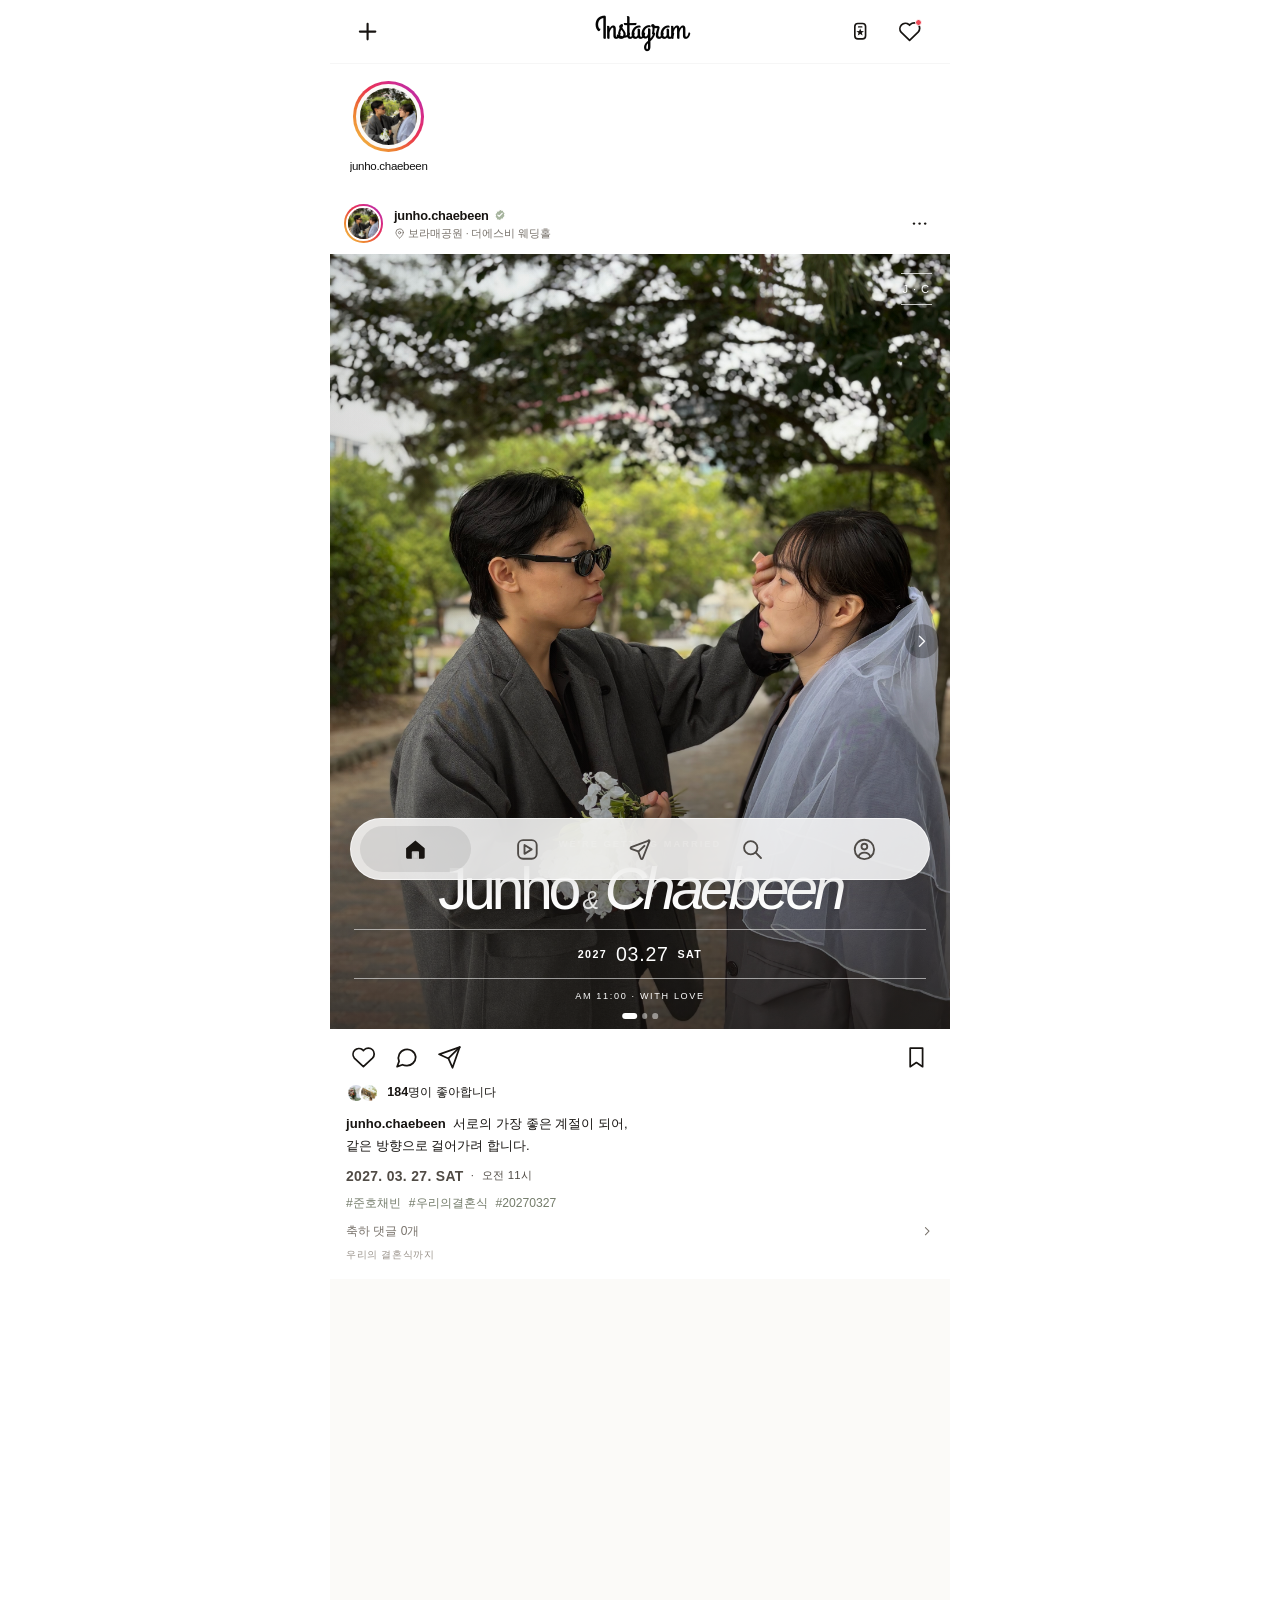
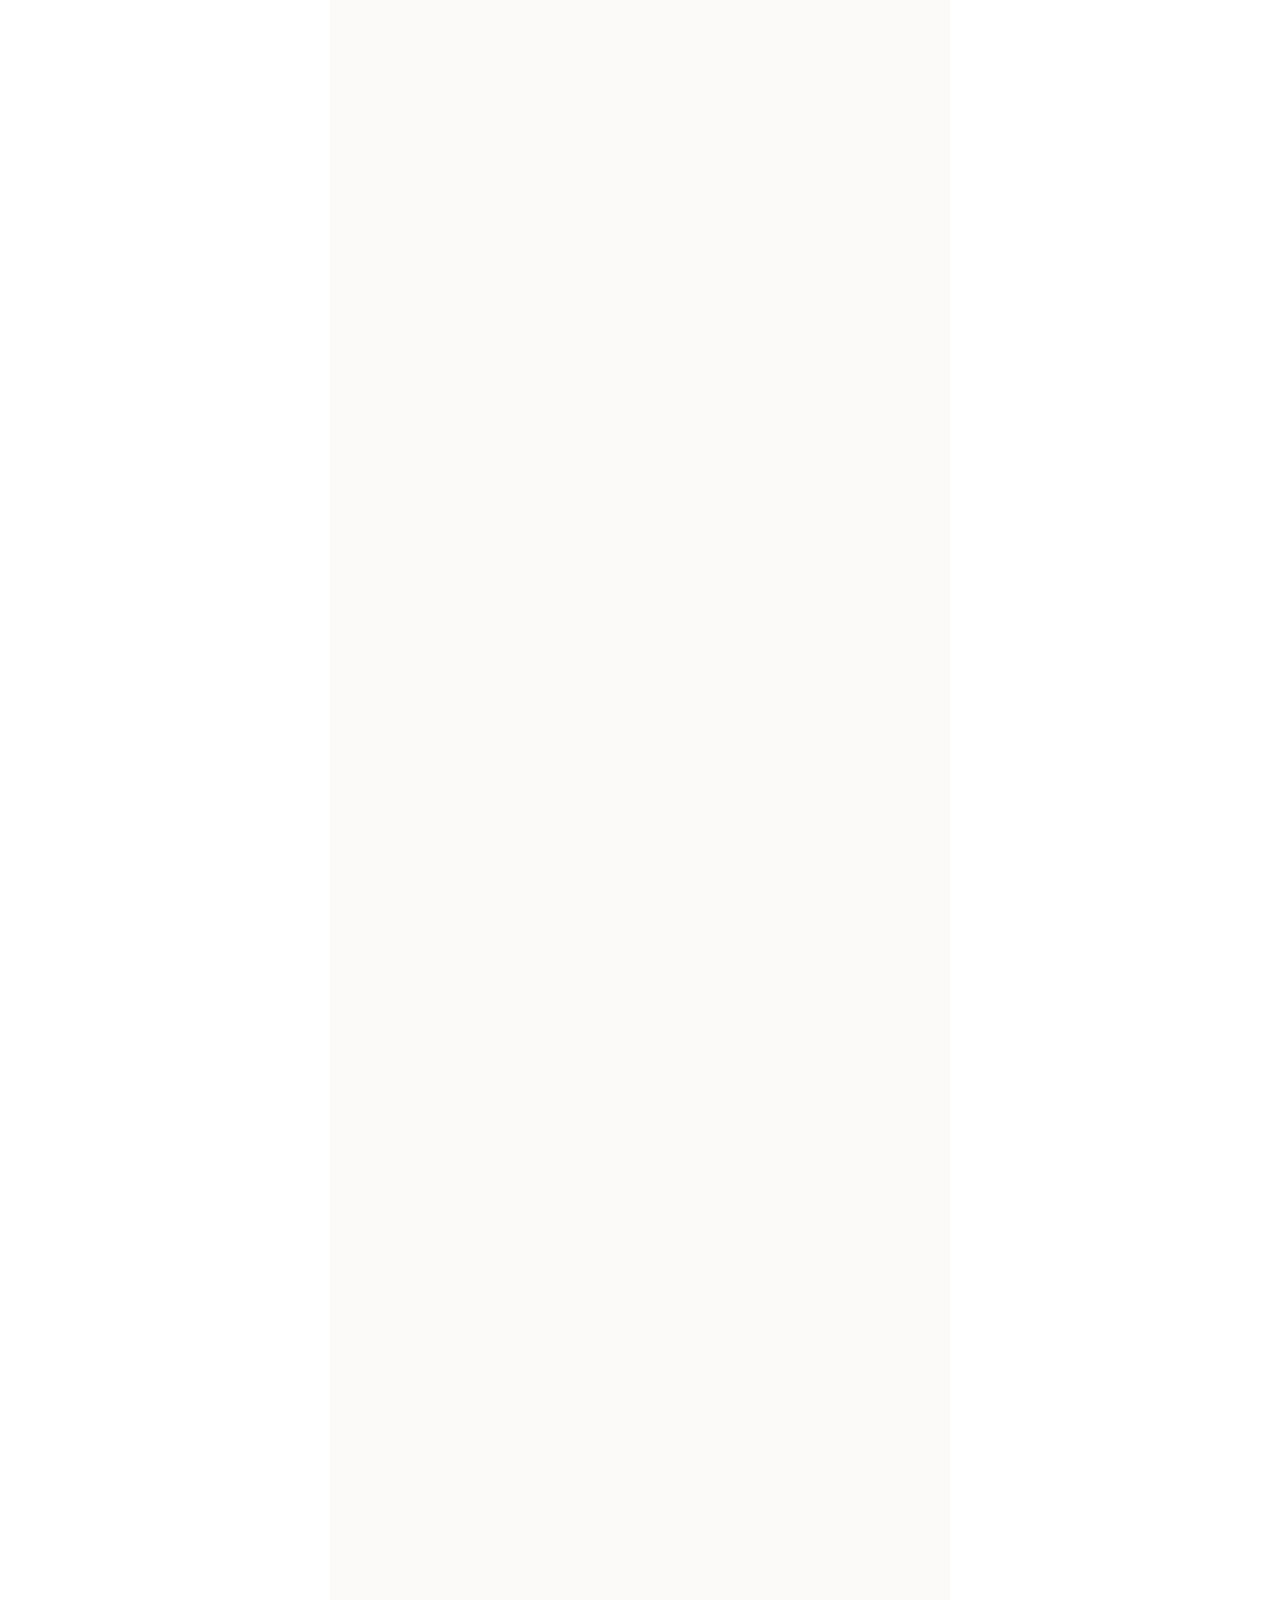
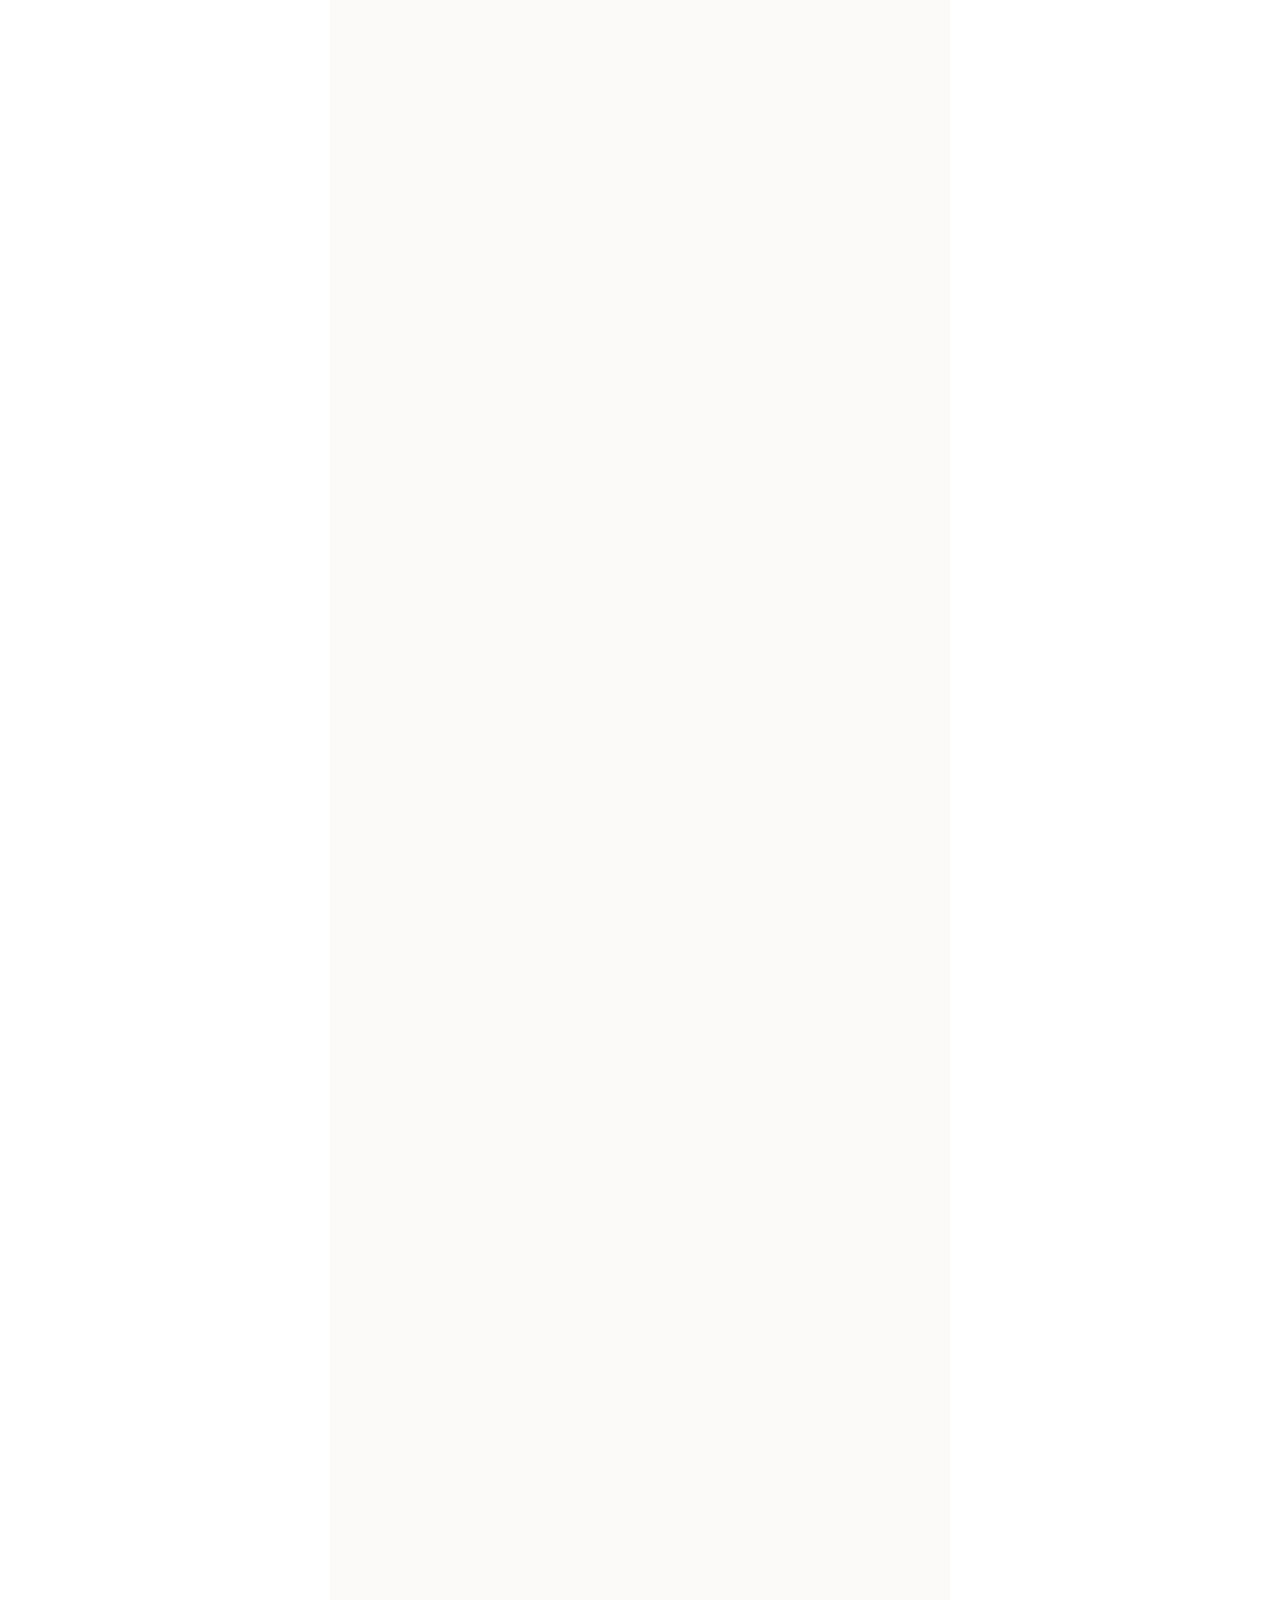
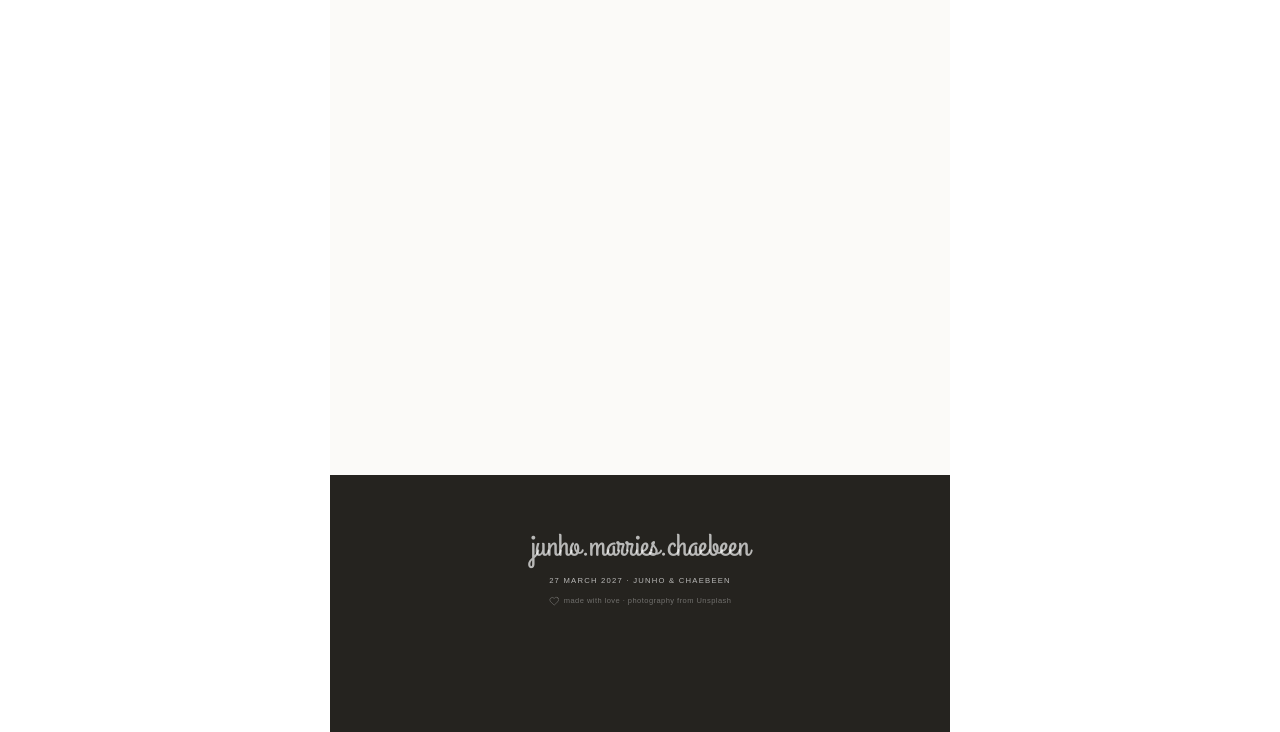
==== commit 0c3709ec: "change source" ====
--- a/index.html
+++ b/index.html
@@ -6,7 +6,8 @@
   <meta name="theme-color" content="#fbfaf8">
   <meta name="description" content="손준호와 남채빈의 결혼식에 초대합니다. 2027년 3월 27일 토요일 오전 11시, 더에스비 웨딩홀">
   <title>준호 ♥ 채빈 — 2027.03.27</title>
-  <link rel="preload" href="./assets/hero.jpg" as="image">
+  <link rel="icon" href="data:,">
+  <link rel="preload" href="./images/KakaoTalk_20261025_205325815.jpg" as="image">
   <link rel="stylesheet" href="./styles.css">
 </head>
 <body>
@@ -18,52 +19,39 @@
       <button class="topbar__icon topbar__add" type="button" aria-label="청첩장 메뉴 열기" id="moreButton">
         <svg viewBox="0 0 24 24" aria-hidden="true"><path d="M12 4v16M4 12h16"/></svg>
       </button>
-      <a class="wordmark wordmark--handle" href="#top" aria-label="청첩장 처음으로">
-        <span class="wordmark__handle">junho.marries.chaebeen</span>
+      <a class="instagram-wordmark" href="#top" aria-label="청첩장 처음으로">
+        Instagram
       </a>
       <div class="topbar__actions">
+        <button class="topbar__icon topbar__create" type="button" aria-label="새 게시물 만들기" id="newPostButton">
+          <svg viewBox="0 0 24 24" aria-hidden="true">
+            <rect x="5" y="2" width="14" height="20" rx="4"/>
+            <rect x="9" y="5.6" width="6" height="1.7" rx=".85" fill="currentColor" stroke="none"/>
+            <path fill="currentColor" stroke="none" d="m12 8.4 1.35 3.35 3.6.16-2.82 2.28 1.02 3.45-3.15-2.02-3.15 2.02 1.02-3.45-2.82-2.28 3.6-.16L12 8.4Z"/>
+          </svg>
+        </button>
         <button class="topbar__icon" type="button" id="headerLikeButton" aria-label="좋아요" aria-pressed="false">
           <svg class="heart-icon" viewBox="0 0 24 24" aria-hidden="true"><path d="M20.8 4.6c-2.2-2.2-5.8-2.2-8 0L12 5.4l-.8-.8a5.7 5.7 0 0 0-8 8L12 21l8.8-8.4a5.7 5.7 0 0 0 0-8Z"/></svg>
+          <span class="topbar__badge" aria-hidden="true"></span>
         </button>
       </div>
     </header>
 
     <main id="top">
-      <section class="story-rail" aria-label="청첩장 스토리">
-        <button class="story story--dday story--date" id="storyDdayButton" type="button" data-calendar aria-label="결혼식 D-Day와 캘린더 보기">
+      <section class="story-rail" aria-label="우리의 결혼식 스토리">
+        <button class="story story--active story--account" type="button" data-story="0" aria-label="junho.chaebeen 스토리 보기">
           <span class="story__ring">
-            <span class="story__image story__image--date" aria-live="polite">
-              <strong id="storyDdayNumber">D-DAY</strong>
-              <small id="storyDdayCaption">COUNTDOWN</small>
-            </span>
+            <img class="story__image" src="./images/KakaoTalk_20261025_205325815.jpg" alt="">
           </span>
-          <span class="story__label" id="storyDdayLabel">D-DAY</span>
-        </button>
-        <button class="story story--active" type="button" data-story="0">
-          <span class="story__ring">
-            <span class="story__image story__image--monogram">J<span>&</span>C</span>
-          </span>
-          <span class="story__label">our wedding</span>
-        </button>
-        <button class="story" type="button" data-story="1">
-          <span class="story__ring"><img class="story__image" src="./assets/couple-02.jpg" alt=""></span>
-          <span class="story__label">the day</span>
-        </button>
-        <button class="story" type="button" data-story="2">
-          <span class="story__ring"><img class="story__image" src="./assets/detail-01.jpg" alt=""></span>
-          <span class="story__label">the place</span>
-        </button>
-        <button class="story" type="button" data-story="3">
-          <span class="story__ring"><img class="story__image" src="./assets/couple-03.jpg" alt=""></span>
-          <span class="story__label">our promise</span>
+          <span class="story__label">junho.chaebeen</span>
         </button>
       </section>
 
       <article class="post" aria-label="결혼식 초대 게시물">
         <div class="post__header">
-          <div class="avatar">
-            <img src="./assets/detail-01.jpg" alt="">
-          </div>
+          <button class="avatar" type="button" data-story="0" aria-label="junho.chaebeen 스토리 보기">
+            <img src="./images/KakaoTalk_20261025_205325815.jpg" alt="">
+          </button>
           <div class="post__identity">
             <button class="account account-button" type="button" data-feed-open aria-label="준호와 채빈의 피드 보기">
               junho.chaebeen
@@ -85,7 +73,7 @@
         <div class="carousel" id="postCarousel" aria-roledescription="carousel" aria-label="웨딩 사진">
           <div class="carousel__track" id="carouselTrack">
             <div class="carousel__slide cover-slide">
-              <img class="carousel__image" src="./assets/hero.jpg" alt="꽃다발을 든 신부와 신랑">
+              <img class="carousel__image" src="./images/KakaoTalk_20261025_205325815.jpg" alt="꽃다발을 든 신부와 신랑">
               <div class="cover-slide__shade"></div>
               <div class="cover-copy">
                 <span class="eyebrow">WE'RE GETTING MARRIED</span>
@@ -99,7 +87,7 @@
             </div>
 
             <div class="carousel__slide">
-              <img class="carousel__image" src="./assets/couple-02.jpg" alt="웨딩 가든의 꽃장식">
+              <img class="carousel__image" src="./images/KakaoTalk_20261025_205325815_03.jpg" alt="우산 아래에서 마주 보는 신랑과 신부">
               <div class="slide-note slide-note--light">
                 <small>THE DAY</small>
                 <strong>2027. 03. 27.</strong>
@@ -108,7 +96,7 @@
             </div>
 
             <div class="carousel__slide">
-              <img class="carousel__image" src="./assets/detail-01.jpg" alt="신랑 신부의 결혼반지와 꽃다발">
+              <img class="carousel__image" src="./images/KakaoTalk_20261025_205325815_09.jpg" alt="꽃다발을 든 신부와 신랑">
               <div class="slide-note slide-note--right">
                 <small>OUR PROMISE</small>
                 <strong>함께 걷는<br>모든 날</strong>
@@ -182,7 +170,7 @@
 
       <article class="social-post social-post--invitation reveal" aria-labelledby="invitationTitle">
         <header class="social-post__header">
-          <div class="social-post__avatar"><img src="./assets/detail-01.jpg" alt=""></div>
+          <button class="social-post__avatar" type="button" data-story="0" aria-label="junho.chaebeen 스토리 보기"><img src="./images/KakaoTalk_20261025_205325815.jpg" alt=""></button>
           <div class="social-post__identity">
             <button class="account account-button" type="button" data-feed-open>
               junho.chaebeen
@@ -223,7 +211,7 @@
 
       <article class="social-post social-post--date reveal" aria-labelledby="dateTitle">
         <header class="social-post__header">
-          <div class="social-post__avatar"><img src="./assets/detail-01.jpg" alt=""></div>
+          <button class="social-post__avatar" type="button" data-story="0" aria-label="junho.chaebeen 스토리 보기"><img src="./images/KakaoTalk_20261025_205325815.jpg" alt=""></button>
           <div class="social-post__identity">
             <button class="account account-button" type="button" data-feed-open>junho.chaebeen<svg class="verified" viewBox="0 0 24 24" aria-hidden="true"><path d="m12 1.8 2.4 1.8 3 .1 1 2.8 2.3 1.9-1 2.8 1 2.8-2.3 1.9-1 2.8-3 .1L12 22.2l-2.4-1.8-3-.1-1-2.8-2.3-1.9 1-2.8-1-2.8 2.3-1.9 1-2.8 3-.1L12 1.8Z"/><path d="m8.3 12.1 2.2 2.2 5-5.2" class="verified__check"/></svg></button>
             <span>save the date</span>
@@ -280,7 +268,7 @@
 
       <article class="social-post social-post--venue reveal" id="details" aria-labelledby="detailsTitle">
         <header class="social-post__header">
-          <div class="social-post__avatar"><img src="./assets/detail-01.jpg" alt=""></div>
+          <button class="social-post__avatar" type="button" data-story="0" aria-label="junho.chaebeen 스토리 보기"><img src="./images/KakaoTalk_20261025_205325815.jpg" alt=""></button>
           <div class="social-post__identity">
             <button class="account account-button" type="button" data-feed-open>junho.chaebeen<svg class="verified" viewBox="0 0 24 24" aria-hidden="true"><path d="m12 1.8 2.4 1.8 3 .1 1 2.8 2.3 1.9-1 2.8 1 2.8-2.3 1.9-1 2.8-3 .1L12 22.2l-2.4-1.8-3-.1-1-2.8-2.3-1.9 1-2.8-1-2.8 2.3-1.9 1-2.8 3-.1L12 1.8Z"/><path d="m8.3 12.1 2.2 2.2 5-5.2" class="verified__check"/></svg></button>
             <span>보라매공원 · 더에스비 웨딩홀</span>
@@ -319,69 +307,6 @@
         </div>
       </article>
 
-      <article class="social-post social-post--moments reveal" aria-labelledby="galleryTitle">
-        <header class="social-post__header">
-          <div class="social-post__avatar"><img src="./assets/detail-01.jpg" alt=""></div>
-          <div class="social-post__identity">
-            <button class="account account-button" type="button" data-feed-open>junho.chaebeen<svg class="verified" viewBox="0 0 24 24" aria-hidden="true"><path d="m12 1.8 2.4 1.8 3 .1 1 2.8 2.3 1.9-1 2.8 1 2.8-2.3 1.9-1 2.8-3 .1L12 22.2l-2.4-1.8-3-.1-1-2.8-2.3-1.9 1-2.8-1-2.8 2.3-1.9 1-2.8 3-.1L12 1.8Z"/><path d="m8.3 12.1 2.2 2.2 5-5.2" class="verified__check"/></svg></button>
-            <span>little moments</span>
-          </div>
-          <button class="icon-button" type="button" data-share aria-label="순간들 게시물 공유"><svg viewBox="0 0 24 24" aria-hidden="true"><path d="m22 2-7 20-4-9-9-4 20-7Z"/><path d="M22 2 11 13"/></svg></button>
-        </header>
-
-        <div class="social-post__media social-post__media--grid">
-          <span class="social-post__grid-count">9 PHOTOS</span>
-          <div class="gallery">
-          <button type="button" data-lightbox="./assets/couple-01.jpg" aria-label="사진 크게 보기">
-            <img src="./assets/couple-01.jpg" alt="결혼식장에서 풍선을 드는 신랑 신부">
-          </button>
-          <button type="button" data-lightbox="./assets/couple-02.jpg" aria-label="사진 크게 보기">
-            <img src="./assets/couple-02.jpg" alt="야외 예식 공간">
-          </button>
-          <button type="button" data-lightbox="./assets/detail-02.jpg" aria-label="사진 크게 보기">
-            <img src="./assets/detail-02.jpg" alt="웨딩 테이블 꽃장식">
-          </button>
-          <button type="button" data-lightbox="./assets/hero.jpg" aria-label="사진 크게 보기">
-            <img src="./assets/hero.jpg" alt="신부의 꽃다발">
-          </button>
-          <button type="button" data-lightbox="./assets/venue-02.jpg" aria-label="사진 크게 보기">
-            <img src="./assets/venue-02.jpg" alt="예식장 가든">
-          </button>
-          <button type="button" data-lightbox="./assets/couple-03.jpg" aria-label="사진 크게 보기">
-            <img src="./assets/couple-03.jpg" alt="꽃다발을 든 신부">
-          </button>
-          <button type="button" data-lightbox="./assets/detail-01.jpg" aria-label="사진 크게 보기">
-            <img src="./assets/detail-01.jpg" alt="결혼반지를 끼고 손을 맞잡은 신랑 신부">
-          </button>
-          <button type="button" data-lightbox="./assets/venue-02.jpg" aria-label="사진 크게 보기">
-            <img src="./assets/venue-02.jpg" alt="초록빛 야외 예식장">
-          </button>
-          <button type="button" data-lightbox="./assets/hero.jpg" aria-label="사진 크게 보기">
-            <img src="./assets/hero.jpg" alt="햇살 속 웨딩 부케">
-          </button>
-          </div>
-        </div>
-
-        <div class="social-post__actions">
-          <div>
-            <button class="icon-button" type="button" data-social-like aria-label="좋아요" aria-pressed="false"><svg class="heart-icon" viewBox="0 0 24 24" aria-hidden="true"><path d="M20.8 4.6c-2.2-2.2-5.8-2.2-8 0L12 5.4l-.8-.8a5.7 5.7 0 0 0-8 8L12 21l8.8-8.4a5.7 5.7 0 0 0 0-8Z"/></svg></button>
-            <button class="icon-button" type="button" data-comment-open aria-label="축하 댓글 남기기"><svg viewBox="0 0 24 24" aria-hidden="true"><path d="M21 11.5a8.4 8.4 0 0 1-9 8.4 9.4 9.4 0 0 1-3.8-.8L3 21l1.9-5.2A8.4 8.4 0 1 1 21 11.5Z"/></svg></button>
-            <button class="icon-button" type="button" data-share aria-label="게시물 공유"><svg viewBox="0 0 24 24" aria-hidden="true"><path d="m22 2-7 20-4-9-9-4 20-7Z"/><path d="M22 2 11 13"/></svg></button>
-          </div>
-          <button class="icon-button" type="button" data-save-post aria-label="게시물 저장" aria-pressed="false"><svg class="bookmark-icon" viewBox="0 0 24 24" aria-hidden="true"><path d="M6 3h12v18l-6-4-6 4V3Z"/></svg></button>
-        </div>
-
-        <div class="social-post__body">
-          <div class="social-post__likes"><strong data-social-likes>241</strong>명이 좋아합니다</div>
-          <p class="social-post__caption"><button type="button" class="social-post__account" data-account-feed>junho.chaebeen</button>좋아하는 것을 닮아가며, 오래오래 함께 걷겠습니다.</p>
-          <h2 class="social-post__caption-title" id="galleryTitle">우리의 순간들</h2>
-          <p class="social-post__hint"><svg viewBox="0 0 24 24" aria-hidden="true"><rect x="3" y="3" width="18" height="18" rx="5"/><circle cx="12" cy="12" r="4"/><circle cx="17.5" cy="6.5" r=".8" fill="currentColor" stroke="none"/></svg>사진을 누르면 크게 볼 수 있어요.</p>
-          <div class="hashtags"><span>#우리의순간들</span><span>#weddingday</span><span>#20270327</span></div>
-          <button class="social-post__comment" type="button" data-comment-open><span>축하 댓글 모두 보기</span><svg viewBox="0 0 24 24" aria-hidden="true"><path d="m9 18 6-6-6-6"/></svg></button>
-          <time class="social-post__time">2027년 3월 27일</time>
-        </div>
-      </article>
-
       <section class="share-section reveal" aria-labelledby="shareTitle">
         <div class="share-section__ornament" aria-hidden="true">
           <span></span><i>✦</i><span></span>
@@ -404,23 +329,31 @@
 
     <nav class="bottom-nav" aria-label="주요 메뉴">
       <button class="bottom-nav__item bottom-nav__item--active" type="button" data-scroll-top aria-label="홈">
-        <svg viewBox="0 0 24 24" aria-hidden="true"><path d="m3.2 10.4 8.8-7.2 8.8 7.2v9.1a1.2 1.2 0 0 1-1.2 1.2h-4.8v-6.8H9.2v6.8H4.4a1.2 1.2 0 0 1-1.2-1.2v-9.1Z"/></svg>
+        <svg viewBox="0 0 24 24" aria-hidden="true">
+          <defs>
+            <mask id="active-home-door" maskUnits="userSpaceOnUse" x="0" y="0" width="24" height="24">
+              <rect width="24" height="24" fill="white"/>
+              <path d="M9.4 21v-6.2h5.2V21H9.4Z" fill="black"/>
+            </mask>
+          </defs>
+          <path fill="currentColor" stroke="none" mask="url(#active-home-door)" d="M3 10.8 12 3.4l9 7.4v8.9c0 .7-.6 1.3-1.3 1.3H4.3c-.7 0-1.3-.6-1.3-1.3v-8.9Z"/>
+        </svg>
         <span class="sr-only">홈</span>
       </button>
-      <button class="bottom-nav__item" type="button" data-calendar aria-label="캘린더 저장">
-        <svg viewBox="0 0 24 24" aria-hidden="true"><rect x="3.5" y="4.5" width="17" height="16" rx="4"/><path d="M8 2.8v3.4M16 2.8v3.4"/><path d="m10.2 11.1 4.5 2.9-4.5 2.9v-5.8Z"/></svg>
-        <span class="sr-only">캘린더</span>
+      <button class="bottom-nav__item" type="button" data-story="0" aria-label="웨딩 스토리 보기">
+        <svg viewBox="0 0 24 24" aria-hidden="true"><rect x="3" y="3" width="18" height="18" rx="4.8"/><path d="m9.2 7.7 6.9 4.3-6.9 4.3V7.7Z"/></svg>
+        <span class="sr-only">스토리</span>
       </button>
       <button class="bottom-nav__item" type="button" data-share aria-label="공유하기">
-        <svg viewBox="0 0 24 24" aria-hidden="true"><path d="m21.5 2.8-7.6 18-3.2-7.2-7.2-3.2 18-7.6Z"/><path d="M21.5 2.8 10.7 13.6"/></svg>
+        <svg viewBox="0 0 24 24" aria-hidden="true"><path stroke-linejoin="round" d="M20.8 3.2 3.1 9.7c-.8.3-.8 1.4 0 1.7l6.8 2.6 2.6 6.8c.3.8 1.4.8 1.7 0l6.5-16.5c.2-.6-.3-1.2-.9-1.1Z"/><path d="m10.1 14.2 5.9-5.7"/></svg>
         <span class="sr-only">공유</span>
       </button>
       <button class="bottom-nav__item" type="button" data-scroll-details aria-label="예식 정보">
-        <svg viewBox="0 0 24 24" aria-hidden="true"><circle cx="10.5" cy="10.5" r="6.5"/><path d="m15.4 15.4 5 5"/></svg>
+        <svg viewBox="0 0 24 24" aria-hidden="true"><circle cx="10.4" cy="10.4" r="6.45"/><path d="m15.2 15.2 5.1 5.1"/></svg>
         <span class="sr-only">예식 정보 찾기</span>
       </button>
       <button class="bottom-nav__item bottom-nav__profile" type="button" data-account-feed aria-label="junho.chaebeen 계정 피드 보기">
-        <span class="bottom-nav__avatar"><img src="./assets/detail-01.jpg" alt=""></span>
+        <svg viewBox="0 0 24 24" aria-hidden="true"><circle cx="12" cy="12" r="9.35"/><circle cx="12" cy="9.3" r="2.8"/><path d="M6.2 19.4c.8-2.8 2.75-4.25 5.8-4.25s5 1.45 5.8 4.25"/></svg>
         <span class="sr-only">계정 피드</span>
       </button>
     </nav>
@@ -428,24 +361,33 @@
 
   <dialog class="story-dialog" id="storyDialog">
     <div class="story-viewer">
-      <div class="story-progress" aria-hidden="true">
-        <span></span><span></span><span></span><span></span>
-      </div>
+      <div class="story-progress" id="storyProgress" aria-hidden="true"></div>
       <div class="story-viewer__header">
         <div class="story-viewer__profile">
-          <img src="./assets/detail-01.jpg" alt="">
+          <img src="./images/KakaoTalk_20261025_205325815.jpg" alt="">
           <div>
             <button class="story-account" type="button" data-account-feed aria-label="junho.chaebeen 계정 피드 보기">junho.chaebeen</button>
             <span id="storyTime">방금 전</span>
           </div>
         </div>
-        <button class="story-viewer__close" type="button" data-close-story aria-label="스토리 닫기">
-          <svg viewBox="0 0 24 24" aria-hidden="true"><path d="m6 6 12 12M18 6 6 18"/></svg>
-        </button>
-      </div>
-      <img class="story-viewer__image" id="storyImage" src="./assets/hero.jpg" alt="웨딩 스토리 사진">
+        <div class="story-viewer__actions">
+          <button class="story-viewer__menu" type="button" data-menu aria-label="스토리 메뉴 열기">
+            <svg viewBox="0 0 24 24" aria-hidden="true"><path d="M4 7h16M4 12h16M4 17h16"/></svg>
+          </button>
+          <button class="story-viewer__close" type="button" data-close-story aria-label="스토리 닫기">
+            <svg viewBox="0 0 24 24" aria-hidden="true"><path d="m6 6 12 12M18 6 6 18"/></svg>
+          </button>
+        </div>
+      </div>
+      <img class="story-viewer__image" id="storyImage" src="./images/KakaoTalk_20261025_205325815.jpg" alt="웨딩 스토리 사진">
       <div class="story-viewer__shade"></div>
       <div class="story-viewer__content" id="storyContent"></div>
+      <button class="story-viewer__reply" type="button" data-open-message>메시지 보내기...</button>
+      <div class="story-viewer__reactions" aria-hidden="true">
+        <svg viewBox="0 0 24 24"><path d="M20.8 4.6c-2.2-2.2-5.8-2.2-8 0L12 5.4l-.8-.8a5.7 5.7 0 0 0-8 8L12 21l8.8-8.4a5.7 5.7 0 0 0 0-8Z"/></svg>
+        <svg viewBox="0 0 24 24"><path d="M21 11.5a8.4 8.4 0 0 1-9 8.4 9.4 9.4 0 0 1-3.8-.8L3 21l1.9-5.2A8.4 8.4 0 1 1 21 11.5Z"/></svg>
+        <svg viewBox="0 0 24 24"><path d="m22 2-7 20-4-9-9-4 20-7Z"/><path d="M22 2 11 13"/></svg>
+      </div>
       <button class="story-viewer__tap story-viewer__tap--prev" type="button" data-story-step="-1" aria-label="이전 스토리"></button>
       <button class="story-viewer__tap story-viewer__tap--next" type="button" data-story-step="1" aria-label="다음 스토리"></button>
     </div>
--- a/styles.css
+++ b/styles.css
@@ -17,8 +17,17 @@
   --sage: #879177;
   --sage-deep: #56604e;
   --white: #ffffff;
-  --serif: "Batang", "Nanum Myeongjo", "Noto Serif KR", Georgia, serif;
-  --sans: "Arial", "Apple SD Gothic Neo", "Malgun Gothic", sans-serif;
+  --story-ring-gradient: linear-gradient(
+    225deg,
+    #a62cbc 0%,
+    #d92c83 27%,
+    #ea334f 45%,
+    #ed7931 68%,
+    #f4cf4a 100%
+  );
+  --ui-sans: -apple-system, BlinkMacSystemFont, "Segoe UI", Roboto, "Helvetica Neue", Arial, sans-serif;
+  --serif: var(--ui-sans);
+  --sans: var(--ui-sans);
   --script: "Grand Hotel", "Brush Script MT", cursive;
   --ease: cubic-bezier(.22, .8, .2, 1);
   --shadow: 0 24px 80px rgba(63, 48, 39, .13);
@@ -162,24 +171,25 @@
   display: flex;
   align-items: center;
   justify-content: center;
-  height: 60px;
+  height: 64px;
   padding: env(safe-area-inset-top) 12px 0;
   background: rgba(255, 255, 255, .92);
+  border-bottom: 1px solid rgba(15, 15, 15, .035);
   backdrop-filter: blur(18px);
   -webkit-backdrop-filter: blur(18px);
 }
 
 .topbar__add {
   position: absolute;
-  left: 10px;
+  left: 17px;
 }
 
 .topbar__actions {
   position: absolute;
-  right: 8px;
-  display: flex;
-  align-items: center;
-  gap: .05rem;
+  right: 20px;
+  display: flex;
+  align-items: center;
+  gap: .55rem;
 }
 
 .topbar__icon {
@@ -193,6 +203,7 @@
   border: 0;
   border-radius: 50%;
   transition: background .2s ease, transform .2s ease;
+  position: relative;
 }
 
 .topbar__icon:hover {
@@ -207,6 +218,47 @@
   width: 1.45rem;
   height: 1.45rem;
   stroke-width: 1.8;
+}
+
+.topbar .topbar__add {
+  position: absolute;
+  left: 17px;
+}
+
+.topbar__add svg {
+  stroke-width: 2.2;
+}
+
+.instagram-wordmark {
+  color: #050505;
+  font-family: "Grand Hotel", "Brush Script MT", cursive;
+  font-size: 2rem;
+  font-weight: 400;
+  letter-spacing: -.035em;
+  line-height: 1;
+  text-decoration: none;
+  transform: translateY(-2px);
+}
+
+.topbar__create {
+  margin-right: 0;
+}
+
+.topbar__create svg {
+  width: 1.15rem;
+  height: 1.65rem;
+  stroke-width: 2.15;
+}
+
+.topbar__badge {
+  position: absolute;
+  top: .48rem;
+  right: .48rem;
+  width: .45rem;
+  height: .45rem;
+  background: #ed4956;
+  border: 1.5px solid white;
+  border-radius: 50%;
 }
 
 .topbar__icon.is-liked .heart-icon {
@@ -275,7 +327,8 @@
 .story-rail {
   display: flex;
   gap: 1.05rem;
-  padding: 1.15rem 1.1rem 1.05rem;
+  min-height: 8.05rem;
+  padding: 1.05rem 1.2rem .95rem;
   overflow-x: auto;
   background: var(--white);
   scrollbar-width: none;
@@ -288,10 +341,10 @@
 
 .story {
   display: flex;
-  flex: 0 0 3.9rem;
+  flex: 0 0 4.45rem;
   flex-direction: column;
   align-items: center;
-  gap: .45rem;
+  gap: .48rem;
   padding: 0;
   background: transparent;
   border: 0;
@@ -302,11 +355,11 @@
 .story__ring {
   position: relative;
   display: grid;
-  width: 3.9rem;
-  height: 3.9rem;
-  padding: 2px;
+  width: 4.42rem;
+  height: 4.42rem;
+  padding: 3px;
   place-items: center;
-  background: linear-gradient(145deg, #c48384, #dcb7a8 48%, #89937b);
+  background: var(--story-ring-gradient);
   border-radius: 50%;
   transition: transform .25s var(--ease);
 }
@@ -317,8 +370,7 @@
 
 .story__ring::after {
   position: absolute;
-  width: 3.35rem;
-  height: 3.35rem;
+  inset: 3px;
   background: var(--paper);
   border-radius: 50%;
   content: "";
@@ -327,8 +379,8 @@
 .story__image {
   position: relative;
   z-index: 1;
-  width: 3.28rem;
-  height: 3.28rem;
+  width: 3.82rem;
+  height: 3.82rem;
   object-fit: cover;
   border: 2px solid var(--paper);
   border-radius: 50%;
@@ -384,17 +436,25 @@
 }
 
 .story__label {
-  max-width: 4.3rem;
+  max-width: 5.2rem;
   overflow: hidden;
-  color: #504b45;
-  font-family: var(--sans);
-  font-size: .68rem;
-  font-weight: 600;
-  letter-spacing: -.02em;
+  color: #0f0f0f;
+  font-family: -apple-system, BlinkMacSystemFont, "Segoe UI", Roboto, "Helvetica Neue", Arial, sans-serif;
+  font-size: .72rem;
+  font-weight: 500;
+  letter-spacing: -.025em;
   line-height: 1.35;
   text-align: center;
   text-overflow: ellipsis;
   white-space: nowrap;
+}
+
+.story--account {
+  margin-left: .03rem;
+}
+
+.story--account .story__ring {
+  background: var(--story-ring-gradient);
 }
 
 .story--date .story__ring {
@@ -433,8 +493,10 @@
   width: 2.4rem;
   height: 2.4rem;
   padding: 2px;
-  background: linear-gradient(145deg, #c27d7d, #c5a89e 55%, #869176);
+  background: var(--story-ring-gradient);
+  border: 0;
   border-radius: 50%;
+  cursor: pointer;
 }
 
 .avatar img {
@@ -951,9 +1013,9 @@
 }
 
 .social-post {
-  margin-top: .5rem;
+  margin-top: 0;
   background: var(--white);
-  border-top: 1px solid var(--line);
+  border-top: 0;
   scroll-margin-top: 4rem;
 }
 
@@ -969,8 +1031,10 @@
   height: 2.4rem;
   flex: 0 0 2.4rem;
   padding: 2px;
-  background: linear-gradient(145deg, #c27d7d, #c5a89e 55%, #869176);
+  background: var(--story-ring-gradient);
+  border: 0;
   border-radius: 50%;
+  cursor: pointer;
 }
 
 .social-post__avatar img {
@@ -1283,6 +1347,10 @@
   border-radius: 0;
 }
 
+.social-post__media--grid .gallery button {
+  aspect-ratio: 1287 / 1428;
+}
+
 .social-post__grid-count {
   position: absolute;
   z-index: 2;
@@ -1993,7 +2061,7 @@
 .gallery {
   display: grid;
   grid-template-columns: repeat(3, 1fr);
-  gap: 3px;
+  gap: 1px;
   margin-top: 1.45rem;
   overflow: hidden;
   border-radius: .45rem;
@@ -2229,16 +2297,16 @@
   padding: .28rem;
 }
 
-.bottom-nav__avatar {
+.bottom-nav__story-avatar {
   display: block;
-  width: 1.72rem;
-  height: 1.72rem;
-  padding: 1px;
-  background: linear-gradient(145deg, #d18388, #e2bea9 55%, #879477);
+  width: 1.9rem;
+  height: 1.9rem;
+  padding: 2px;
+  background: var(--story-ring-gradient);
   border-radius: 50%;
 }
 
-.bottom-nav__avatar img {
+.bottom-nav__story-avatar img {
   width: 100%;
   height: 100%;
   object-fit: cover;
@@ -2259,13 +2327,13 @@
 
 .story-dialog {
   width: min(100%, 430px);
-  height: min(100dvh, 760px);
+  height: 100dvh;
   max-width: none;
   max-height: none;
   margin: auto;
   overflow: hidden;
   background: #111;
-  border-radius: .6rem;
+  border-radius: 0;
 }
 
 .story-viewer {
@@ -2296,12 +2364,13 @@
   top: max(.7rem, env(safe-area-inset-top));
   right: .75rem;
   left: .75rem;
-  display: grid;
-  grid-template-columns: repeat(4, 1fr);
+  display: flex;
   gap: .22rem;
 }
 
 .story-progress span {
+  min-width: 0;
+  flex: 1;
   height: 2px;
   overflow: hidden;
   background: rgba(255, 255, 255, .35);
@@ -2341,10 +2410,21 @@
   color: white;
 }
 
+.story-viewer__actions {
+  display: flex;
+  align-items: center;
+  gap: .2rem;
+}
+
 .story-viewer__profile {
   display: flex;
   align-items: center;
   gap: .55rem;
+}
+
+.story-viewer__profile,
+.story-viewer__actions {
+  font-family: -apple-system, BlinkMacSystemFont, "Segoe UI", Roboto, "Helvetica Neue", Arial, sans-serif;
 }
 
 .story-viewer__profile img {
@@ -2387,6 +2467,23 @@
   cursor: pointer;
 }
 
+.story-viewer__menu {
+  display: grid;
+  width: 2.2rem;
+  height: 2.2rem;
+  padding: 0;
+  place-items: center;
+  color: white;
+  background: transparent;
+  border: 0;
+}
+
+.story-viewer__menu svg {
+  width: 1.45rem;
+  height: 1.45rem;
+  stroke-width: 1.8;
+}
+
 .story-viewer__close svg {
   width: 1.3rem;
   height: 1.3rem;
@@ -2396,10 +2493,18 @@
   position: absolute;
   z-index: 4;
   right: 1.5rem;
-  bottom: max(3rem, calc(env(safe-area-inset-bottom) + 2.2rem));
+  bottom: max(6.2rem, calc(env(safe-area-inset-bottom) + 5.4rem));
   left: 1.5rem;
   color: white;
   text-align: center;
+}
+
+.story-viewer__content.is-info-card {
+  bottom: max(8rem, calc(env(safe-area-inset-bottom) + 7.2rem));
+}
+
+.story-viewer__content.is-info-card h2 {
+  text-shadow: 0 2px 22px rgba(0, 0, 0, .35);
 }
 
 .story-viewer__content small {
@@ -2444,8 +2549,8 @@
 .story-viewer__tap {
   position: absolute;
   z-index: 3;
-  top: 3rem;
-  bottom: 2rem;
+  top: 4rem;
+  bottom: 4.2rem;
   width: 50%;
   background: transparent;
   border: 0;
@@ -2458,6 +2563,44 @@
 
 .story-viewer__tap--next {
   right: 0;
+}
+
+.story-viewer__reply {
+  position: absolute;
+  z-index: 7;
+  right: 8.75rem;
+  bottom: max(1.05rem, env(safe-area-inset-bottom));
+  left: .9rem;
+  height: 2.7rem;
+  padding: 0 1.05rem;
+  overflow: hidden;
+  color: rgba(255, 255, 255, .84);
+  background: rgba(18, 18, 18, .48);
+  border: 1px solid rgba(255, 255, 255, .72);
+  border-radius: 999px;
+  font-family: -apple-system, BlinkMacSystemFont, "Segoe UI", Roboto, "Helvetica Neue", Arial, sans-serif;
+  font-size: .76rem;
+  text-align: left;
+  text-overflow: ellipsis;
+  white-space: nowrap;
+  backdrop-filter: blur(12px);
+  -webkit-backdrop-filter: blur(12px);
+}
+
+.story-viewer__reactions {
+  position: absolute;
+  z-index: 7;
+  right: 1rem;
+  bottom: max(1.25rem, calc(env(safe-area-inset-bottom) + .2rem));
+  display: flex;
+  gap: .8rem;
+  color: white;
+}
+
+.story-viewer__reactions svg {
+  width: 1.6rem;
+  height: 1.6rem;
+  stroke-width: 1.8;
 }
 
 .lightbox {
@@ -2616,15 +2759,17 @@
   width: 5.1rem;
   height: 5.1rem;
   padding: 3px;
-  background: conic-gradient(from 210deg, #bb777c, #d6b3a4, #9ba58e, #bc777d);
+  background: var(--story-ring-gradient);
+  border: 0;
   border-radius: 50%;
+  cursor: pointer;
 }
 
 .feed-profile__avatar > img {
   width: 100%;
   height: 100%;
   object-fit: cover;
-  border: 3px solid white;
+  border: 2px solid white;
   border-radius: 50%;
 }
 
@@ -2791,7 +2936,7 @@
 .feed-profile__tabs {
   display: grid;
   grid-template-columns: 1fr 1fr;
-  border-bottom: 1px solid #efefef;
+  border-bottom: 0;
 }
 
 .feed-profile__tabs button {
@@ -2799,15 +2944,12 @@
   display: flex;
   align-items: center;
   justify-content: center;
-  gap: .35rem;
-  min-height: 2.75rem;
+  gap: 0;
+  min-height: 3rem;
   padding: 0;
   color: #979797;
   background: white;
   border: 0;
-  font-size: .61rem;
-  font-weight: 700;
-  letter-spacing: .03em;
   cursor: pointer;
 }
 
@@ -2831,20 +2973,25 @@
 }
 
 .feed-profile__tabs svg {
-  width: 1rem;
-  height: 1rem;
+  width: 1.5rem;
+  height: 1.5rem;
+}
+
+.feed-profile__tabs button:nth-child(2) svg {
+  width: 1.4rem;
+  height: 1.4rem;
 }
 
 .feed-puzzle {
   display: grid;
   grid-template-columns: repeat(3, 1fr);
-  gap: 2px;
+  gap: 1px;
   background: white;
 }
 
 .feed-puzzle__tile {
   position: relative;
-  aspect-ratio: 1;
+  aspect-ratio: 1287 / 1428;
   padding: 0;
   overflow: hidden;
   background: #eee8e2;
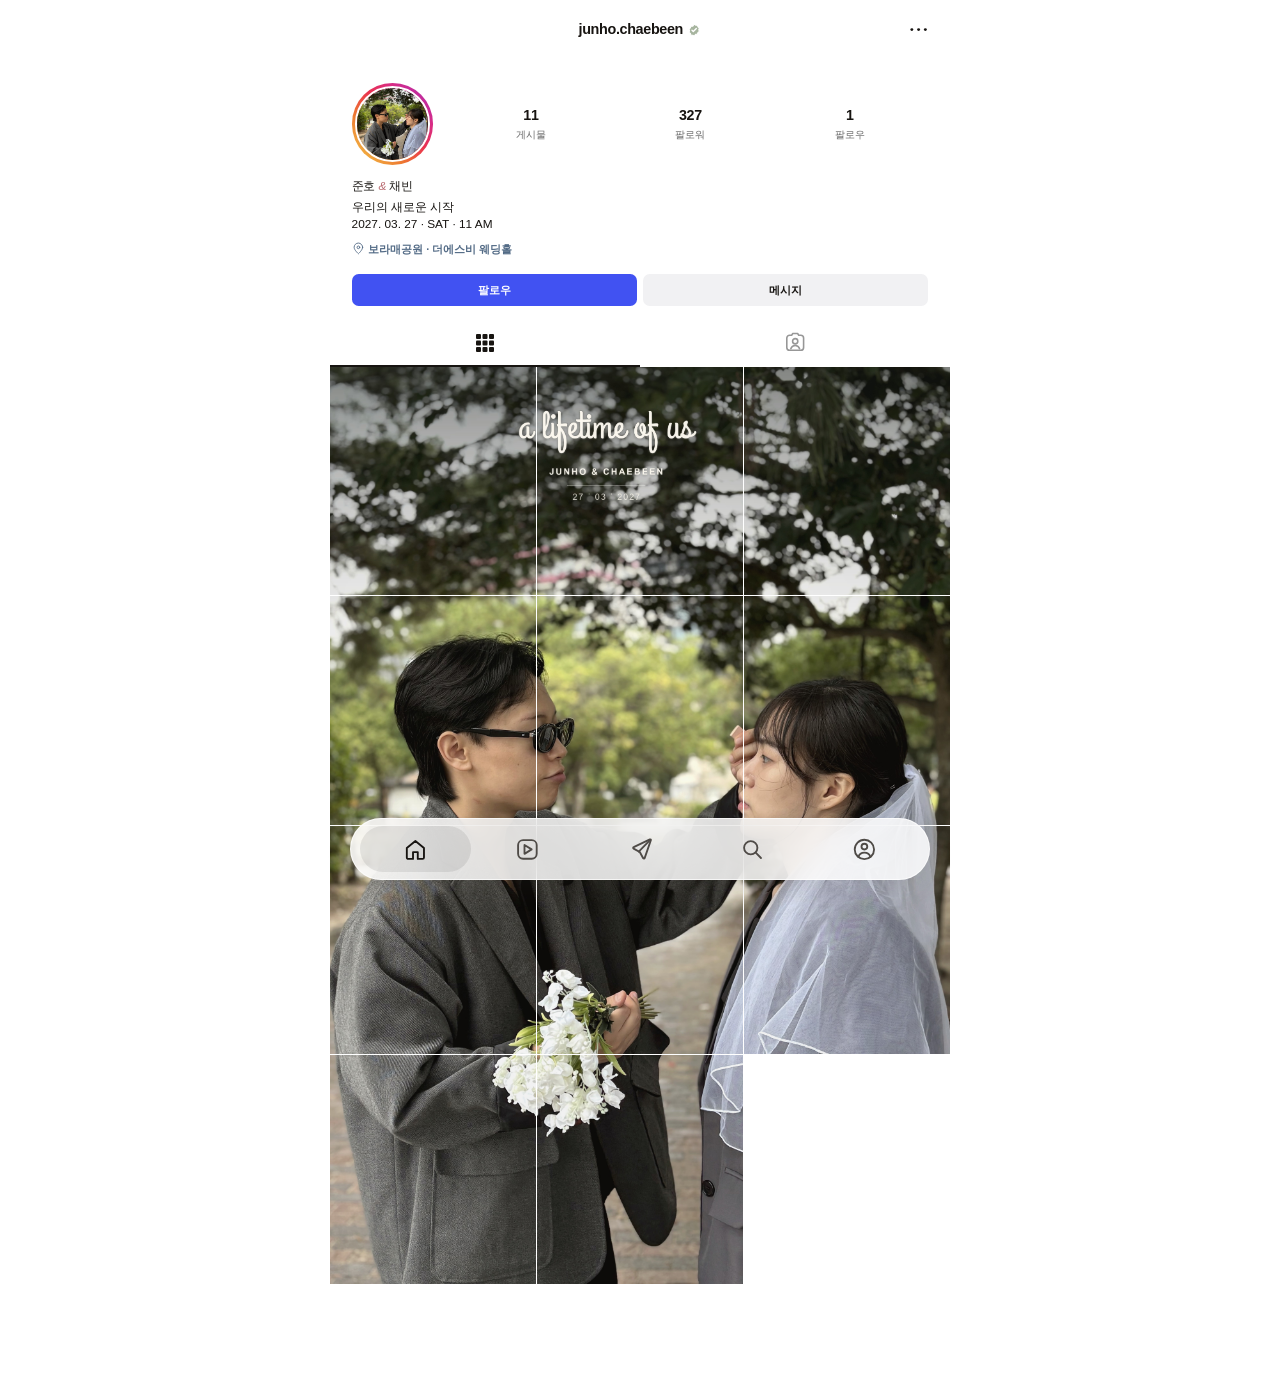
==== commit 74f0f8a7: "수정" ====
--- a/index.html
+++ b/index.html
@@ -2,358 +2,109 @@
 <html lang="ko">
 <head>
   <meta charset="UTF-8">
-  <meta name="viewport" content="width=device-width, initial-scale=1, viewport-fit=cover">
-  <meta name="theme-color" content="#fbfaf8">
-  <meta name="description" content="손준호와 남채빈의 결혼식에 초대합니다. 2027년 3월 27일 토요일 오전 11시, 더에스비 웨딩홀">
-  <title>준호 ♥ 채빈 — 2027.03.27</title>
+  <meta name="viewport" content="width=device-width, initial-scale=1, maximum-scale=1, user-scalable=no, viewport-fit=cover">
+  <meta name="theme-color" content="#ffffff">
+  <meta name="description" content="junho.chaebeen의 웨딩 퍼즐 피드">
+  <title>junho.chaebeen · Wedding Feed</title>
   <link rel="icon" href="data:,">
   <link rel="preload" href="./images/KakaoTalk_20261025_205325815.jpg" as="image">
   <link rel="stylesheet" href="./styles.css">
+  <link rel="stylesheet" href="./feed.css">
 </head>
-<body>
-  <div class="ambient ambient--one" aria-hidden="true"></div>
-  <div class="ambient ambient--two" aria-hidden="true"></div>
-
-  <div class="app-shell">
-    <header class="topbar">
-      <button class="topbar__icon topbar__add" type="button" aria-label="청첩장 메뉴 열기" id="moreButton">
-        <svg viewBox="0 0 24 24" aria-hidden="true"><path d="M12 4v16M4 12h16"/></svg>
+<body class="account-page-body">
+  <div class="account-page-shell">
+    <header class="account-topbar">
+      <span class="account-topbar__spacer" aria-hidden="true"></span>
+      <div class="account-topbar__name">
+        junho.chaebeen
+        <svg class="verified" viewBox="0 0 24 24" aria-label="공식 계정">
+          <path d="m12 1.8 2.4 1.8 3 .1 1 2.8 2.3 1.9-1 2.8 1 2.8-2.3 1.9-1 2.8-3 .1L12 22.2l-2.4-1.8-3-.1-1-2.8-2.3-1.9 1-2.8-1-2.8 2.3-1.9 1-2.8 3-.1L12 1.8Z"/>
+          <path d="m8.3 12.1 2.2 2.2 5-5.2" class="verified__check"/>
+        </svg>
+      </div>
+      <button class="account-topbar__share" type="button" id="feedMoreButton" aria-label="계정 메뉴">
+        <svg viewBox="0 0 24 24" aria-hidden="true"><circle cx="5" cy="12" r="1.5" fill="currentColor" stroke="none"/><circle cx="12" cy="12" r="1.5" fill="currentColor" stroke="none"/><circle cx="19" cy="12" r="1.5" fill="currentColor" stroke="none"/></svg>
       </button>
-      <a class="instagram-wordmark" href="#top" aria-label="청첩장 처음으로">
-        Instagram
-      </a>
-      <div class="topbar__actions">
-        <button class="topbar__icon topbar__create" type="button" aria-label="새 게시물 만들기" id="newPostButton">
-          <svg viewBox="0 0 24 24" aria-hidden="true">
-            <rect x="5" y="2" width="14" height="20" rx="4"/>
-            <rect x="9" y="5.6" width="6" height="1.7" rx=".85" fill="currentColor" stroke="none"/>
-            <path fill="currentColor" stroke="none" d="m12 8.4 1.35 3.35 3.6.16-2.82 2.28 1.02 3.45-3.15-2.02-3.15 2.02 1.02-3.45-2.82-2.28 3.6-.16L12 8.4Z"/>
-          </svg>
-        </button>
-        <button class="topbar__icon" type="button" id="headerLikeButton" aria-label="좋아요" aria-pressed="false">
-          <svg class="heart-icon" viewBox="0 0 24 24" aria-hidden="true"><path d="M20.8 4.6c-2.2-2.2-5.8-2.2-8 0L12 5.4l-.8-.8a5.7 5.7 0 0 0-8 8L12 21l8.8-8.4a5.7 5.7 0 0 0 0-8Z"/></svg>
-          <span class="topbar__badge" aria-hidden="true"></span>
-        </button>
-      </div>
     </header>
 
-    <main id="top">
-      <section class="story-rail" aria-label="우리의 결혼식 스토리">
-        <button class="story story--active story--account" type="button" data-story="0" aria-label="junho.chaebeen 스토리 보기">
-          <span class="story__ring">
-            <img class="story__image" src="./images/KakaoTalk_20261025_205325815.jpg" alt="">
-          </span>
-          <span class="story__label">junho.chaebeen</span>
+    <main class="account-content">
+      <section class="feed-profile__intro" aria-label="프로필">
+        <button class="feed-profile__avatar" type="button" id="profileStoryButton" aria-label="junho.chaebeen 스토리 보기">
+          <img src="./images/KakaoTalk_20261025_205325815.jpg" alt="준호와 채빈의 프로필 사진">
+        </button>
+        <div class="feed-profile__stats">
+          <div><strong>11</strong><span>게시물</span></div>
+          <div><strong>327</strong><span>팔로워</span></div>
+          <div><strong>1</strong><span>팔로우</span></div>
+        </div>
+      </section>
+
+      <section class="feed-profile__bio account-bio">
+        <strong>준호 <i>&amp;</i> 채빈</strong>
+        <p>우리의 새로운 시작<br>2027. 03. 27 · SAT · 11 AM</p>
+        <button type="button" class="feed-profile__location" data-map>
+          <svg viewBox="0 0 24 24" aria-hidden="true"><path d="M20 10c0 5-8 12-8 12S4 15 4 10a8 8 0 1 1 16 0Z"/><circle cx="12" cy="10" r="2.5"/></svg>
+          보라매공원 · 더에스비 웨딩홀
         </button>
       </section>
 
-      <article class="post" aria-label="결혼식 초대 게시물">
-        <div class="post__header">
-          <button class="avatar" type="button" data-story="0" aria-label="junho.chaebeen 스토리 보기">
-            <img src="./images/KakaoTalk_20261025_205325815.jpg" alt="">
-          </button>
-          <div class="post__identity">
-            <button class="account account-button" type="button" data-feed-open aria-label="준호와 채빈의 피드 보기">
-              junho.chaebeen
-              <svg class="verified" viewBox="0 0 24 24" aria-label="공식 계정">
-                <path d="m12 1.8 2.4 1.8 3 .1 1 2.8 2.3 1.9-1 2.8 1 2.8-2.3 1.9-1 2.8-3 .1L12 22.2l-2.4-1.8-3-.1-1-2.8-2.3-1.9 1-2.8-1-2.8 2.3-1.9 1-2.8 3-.1L12 1.8Z"/>
-                <path d="m8.3 12.1 2.2 2.2 5-5.2" class="verified__check"/>
-              </svg>
-            </button>
-            <div class="location-line">
-              <svg viewBox="0 0 24 24" aria-hidden="true"><path d="M20 10c0 5-8 12-8 12S4 15 4 10a8 8 0 1 1 16 0Z"/><circle cx="12" cy="10" r="2.5"/></svg>
-              <span data-location-short>보라매공원 · 더에스비 웨딩홀</span>
-            </div>
-          </div>
-          <button class="post__more" type="button" aria-label="더 보기" id="postMoreButton">
-            <svg viewBox="0 0 24 24" aria-hidden="true"><circle cx="5" cy="12" r="1.5" fill="currentColor" stroke="none"/><circle cx="12" cy="12" r="1.5" fill="currentColor" stroke="none"/><circle cx="19" cy="12" r="1.5" fill="currentColor" stroke="none"/></svg>
-          </button>
-        </div>
+      <div class="feed-profile__buttons account-buttons">
+        <button type="button" id="followButton">팔로우</button>
+        <button type="button" id="messageButton">메시지</button>
+      </div>
 
-        <div class="carousel" id="postCarousel" aria-roledescription="carousel" aria-label="웨딩 사진">
-          <div class="carousel__track" id="carouselTrack">
-            <div class="carousel__slide cover-slide">
-              <img class="carousel__image" src="./images/KakaoTalk_20261025_205325815.jpg" alt="꽃다발을 든 신부와 신랑">
-              <div class="cover-slide__shade"></div>
-              <div class="cover-copy">
-                <span class="eyebrow">WE'RE GETTING MARRIED</span>
-                <h1><span>Junho</span><i>&</i><span>Chaebeen</span></h1>
-                <div class="cover-copy__date">
-                  <span>2027</span><b>03.27</b><span>SAT</span>
-                </div>
-                <p>AM 11:00 · WITH LOVE</p>
-              </div>
-              <div class="photo-stamp">J&nbsp;·&nbsp;C</div>
-            </div>
+      <div class="feed-profile__tabs" role="tablist" aria-label="피드 보기">
+        <button class="is-active" type="button" role="tab" aria-label="게시물" aria-selected="true" data-tab="posts">
+          <svg viewBox="0 0 24 24" aria-hidden="true">
+            <rect x="3" y="3" width="5" height="5" rx="1" fill="currentColor" stroke="none"/><rect x="9.5" y="3" width="5" height="5" rx="1" fill="currentColor" stroke="none"/><rect x="16" y="3" width="5" height="5" rx="1" fill="currentColor" stroke="none"/>
+            <rect x="3" y="9.5" width="5" height="5" rx="1" fill="currentColor" stroke="none"/><rect x="9.5" y="9.5" width="5" height="5" rx="1" fill="currentColor" stroke="none"/><rect x="16" y="9.5" width="5" height="5" rx="1" fill="currentColor" stroke="none"/>
+            <rect x="3" y="16" width="5" height="5" rx="1" fill="currentColor" stroke="none"/><rect x="9.5" y="16" width="5" height="5" rx="1" fill="currentColor" stroke="none"/><rect x="16" y="16" width="5" height="5" rx="1" fill="currentColor" stroke="none"/>
+          </svg>
+        </button>
+        <button type="button" role="tab" aria-label="태그된 게시물" aria-selected="false" data-tab="tagged">
+          <svg viewBox="0 0 24 24" aria-hidden="true"><path d="M8.2 4.5 9.4 2.7h5.2l1.2 1.8h2.1A3.1 3.1 0 0 1 21 7.6v10a3.1 3.1 0 0 1-3.1 3.1H6.1A3.1 3.1 0 0 1 3 17.6v-10a3.1 3.1 0 0 1 3.1-3.1h2.1Z"/><circle cx="12" cy="11" r="2.8"/><path d="M7.3 19c.7-2.3 2.3-3.5 4.7-3.5s4 1.2 4.7 3.5"/></svg>
+        </button>
+      </div>
 
-            <div class="carousel__slide">
-              <img class="carousel__image" src="./images/KakaoTalk_20261025_205325815_03.jpg" alt="우산 아래에서 마주 보는 신랑과 신부">
-              <div class="slide-note slide-note--light">
-                <small>THE DAY</small>
-                <strong>2027. 03. 27.</strong>
-                <span>토요일 오전 11시</span>
-              </div>
-            </div>
+      <section class="feed-puzzle account-grid" id="accountFeedGrid" aria-label="준호와 채빈의 퍼즐 피드와 추가 사진"></section>
 
-            <div class="carousel__slide">
-              <img class="carousel__image" src="./images/KakaoTalk_20261025_205325815_09.jpg" alt="꽃다발을 든 신부와 신랑">
-              <div class="slide-note slide-note--right">
-                <small>OUR PROMISE</small>
-                <strong>함께 걷는<br>모든 날</strong>
-                <span>Junho &amp; Chaebeen</span>
-              </div>
-            </div>
-          </div>
-
-          <button class="carousel__arrow carousel__arrow--prev" type="button" aria-label="이전 사진" hidden>
-            <svg viewBox="0 0 24 24" aria-hidden="true"><path d="m15 18-6-6 6-6"/></svg>
-          </button>
-          <button class="carousel__arrow carousel__arrow--next" type="button" aria-label="다음 사진">
-            <svg viewBox="0 0 24 24" aria-hidden="true"><path d="m9 18 6-6-6-6"/></svg>
-          </button>
-          <div class="carousel__dots" id="carouselDots" aria-label="사진 선택"></div>
-          <div class="heart-burst" id="heartBurst" aria-hidden="true">
-            <svg viewBox="0 0 24 24"><path d="M20.8 4.6c-2.2-2.2-5.8-2.2-8 0L12 5.4l-.8-.8a5.7 5.7 0 0 0-8 8L12 21l8.8-8.4a5.7 5.7 0 0 0 0-8Z"/></svg>
-          </div>
-        </div>
-
-        <div class="post__actions">
-          <div class="post__actions-left">
-            <button class="icon-button action-button" type="button" id="likeButton" aria-label="좋아요" aria-pressed="false">
-              <svg class="heart-icon" viewBox="0 0 24 24" aria-hidden="true"><path d="M20.8 4.6c-2.2-2.2-5.8-2.2-8 0L12 5.4l-.8-.8a5.7 5.7 0 0 0-8 8L12 21l8.8-8.4a5.7 5.7 0 0 0 0-8Z"/></svg>
-            </button>
-            <button class="icon-button action-button" type="button" id="commentButton" aria-label="축하 댓글 남기기">
-              <svg viewBox="0 0 24 24" aria-hidden="true"><path d="M21 11.5a8.4 8.4 0 0 1-9 8.4 9.4 9.4 0 0 1-3.8-.8L3 21l1.9-5.2A8.4 8.4 0 1 1 21 11.5Z"/></svg>
-            </button>
-            <button class="icon-button action-button" type="button" id="shareButton" aria-label="청첩장 공유">
-              <svg viewBox="0 0 24 24" aria-hidden="true"><path d="m22 2-7 20-4-9-9-4 20-7Z"/><path d="M22 2 11 13"/></svg>
-            </button>
-          </div>
-          <button class="icon-button action-button" type="button" id="saveButton" aria-label="청첩장 저장" aria-pressed="false">
-            <svg class="bookmark-icon" viewBox="0 0 24 24" aria-hidden="true"><path d="M6 3h12v18l-6-4-6 4V3Z"/></svg>
-          </button>
-        </div>
-
-        <div class="post__body">
-          <div class="likes-row">
-            <div class="mini-avatars" aria-hidden="true">
-              <img src="./assets/couple-03.jpg" alt="">
-              <img src="./assets/detail-02.jpg" alt="">
-            </div>
-            <span><strong id="likeCount">184</strong>명이 좋아합니다</span>
-          </div>
-
-          <div class="caption">
-            <button class="caption__account" type="button" data-account-feed aria-label="junho.chaebeen 계정 피드 보기">junho.chaebeen</button>
-            <span>서로의 가장 좋은 계절이 되어,<br>같은 방향으로 걸어가려 합니다.</span>
-          </div>
-
-          <p class="caption-meta">
-            <span class="caption-meta__date">2027. 03. 27. SAT</span>
-            <span>오전 11시</span>
-          </p>
-
-          <div class="hashtags">
-            <span>#준호채빈</span>
-            <span>#우리의결혼식</span>
-            <span>#20270327</span>
-          </div>
-
-          <button class="comment-preview" type="button" id="commentPreview">
-            <span id="commentCountText">축하 댓글 0개</span>
-            <svg viewBox="0 0 24 24" aria-hidden="true"><path d="m9 18 6-6-6-6"/></svg>
-          </button>
-
-          <time class="post__time" datetime="2027-03-27T11:00:00+09:00">우리의 결혼식까지</time>
-        </div>
-      </article>
-
-      <article class="social-post social-post--invitation reveal" aria-labelledby="invitationTitle">
-        <header class="social-post__header">
-          <button class="social-post__avatar" type="button" data-story="0" aria-label="junho.chaebeen 스토리 보기"><img src="./images/KakaoTalk_20261025_205325815.jpg" alt=""></button>
-          <div class="social-post__identity">
-            <button class="account account-button" type="button" data-feed-open>
-              junho.chaebeen
-              <svg class="verified" viewBox="0 0 24 24" aria-hidden="true"><path d="m12 1.8 2.4 1.8 3 .1 1 2.8 2.3 1.9-1 2.8 1 2.8-2.3 1.9-1 2.8-3 .1L12 22.2l-2.4-1.8-3-.1-1-2.8-2.3-1.9 1-2.8-1-2.8 2.3-1.9 1-2.8 3-.1L12 1.8Z"/><path d="m8.3 12.1 2.2 2.2 5-5.2" class="verified__check"/></svg>
-            </button>
-            <span>our story</span>
-          </div>
-          <button class="icon-button" type="button" data-share aria-label="초대 게시물 공유"><svg viewBox="0 0 24 24" aria-hidden="true"><path d="m22 2-7 20-4-9-9-4 20-7Z"/><path d="M22 2 11 13"/></svg></button>
-        </header>
-
-        <div class="social-post__media social-post__media--portrait">
-          <img src="./assets/couple-03.jpg" alt="꽃다발을 든 신부의 모습">
-          <div class="social-post__media-note"><span>a life to share</span><small>2027 · spring</small></div>
-        </div>
-
-        <div class="social-post__actions">
-          <div>
-            <button class="icon-button" type="button" data-social-like aria-label="좋아요" aria-pressed="false"><svg class="heart-icon" viewBox="0 0 24 24" aria-hidden="true"><path d="M20.8 4.6c-2.2-2.2-5.8-2.2-8 0L12 5.4l-.8-.8a5.7 5.7 0 0 0-8 8L12 21l8.8-8.4a5.7 5.7 0 0 0 0-8Z"/></svg></button>
-            <button class="icon-button" type="button" data-comment-open aria-label="축하 댓글 남기기"><svg viewBox="0 0 24 24" aria-hidden="true"><path d="M21 11.5a8.4 8.4 0 0 1-9 8.4 9.4 9.4 0 0 1-3.8-.8L3 21l1.9-5.2A8.4 8.4 0 1 1 21 11.5Z"/></svg></button>
-            <button class="icon-button" type="button" data-share aria-label="게시물 공유"><svg viewBox="0 0 24 24" aria-hidden="true"><path d="m22 2-7 20-4-9-9-4 20-7Z"/><path d="M22 2 11 13"/></svg></button>
-          </div>
-          <button class="icon-button" type="button" data-save-post aria-label="게시물 저장" aria-pressed="false"><svg class="bookmark-icon" viewBox="0 0 24 24" aria-hidden="true"><path d="M6 3h12v18l-6-4-6 4V3Z"/></svg></button>
-        </div>
-
-        <div class="social-post__body">
-          <div class="social-post__likes"><strong data-social-likes>184</strong>명이 좋아합니다</div>
-          <p class="social-post__caption">
-            <button type="button" class="social-post__account" data-account-feed>junho.chaebeen</button>
-            서로의 계절을 함께 걸어온 두 사람이 이제 한 폭의 풍경이 되려 합니다.
-          </p>
-          <h2 class="social-post__caption-title" id="invitationTitle">사랑이 머무는 자리에, 소중한 걸음으로 함께해 주세요.</h2>
-          <p class="social-post__signature">손준호 <i>&amp;</i> 남채빈</p>
-          <div class="hashtags"><span>#준호채빈</span><span>#우리의결혼식</span><span>#20270327</span></div>
-          <button class="social-post__comment" type="button" data-comment-open><span>축하 댓글 모두 보기</span><svg viewBox="0 0 24 24" aria-hidden="true"><path d="m9 18 6-6-6-6"/></svg></button>
-          <time class="social-post__time" datetime="2027-03-27T11:00:00+09:00">2027년 3월 27일</time>
-        </div>
-      </article>
-
-      <article class="social-post social-post--date reveal" aria-labelledby="dateTitle">
-        <header class="social-post__header">
-          <button class="social-post__avatar" type="button" data-story="0" aria-label="junho.chaebeen 스토리 보기"><img src="./images/KakaoTalk_20261025_205325815.jpg" alt=""></button>
-          <div class="social-post__identity">
-            <button class="account account-button" type="button" data-feed-open>junho.chaebeen<svg class="verified" viewBox="0 0 24 24" aria-hidden="true"><path d="m12 1.8 2.4 1.8 3 .1 1 2.8 2.3 1.9-1 2.8 1 2.8-2.3 1.9-1 2.8-3 .1L12 22.2l-2.4-1.8-3-.1-1-2.8-2.3-1.9 1-2.8-1-2.8 2.3-1.9 1-2.8 3-.1L12 1.8Z"/><path d="m8.3 12.1 2.2 2.2 5-5.2" class="verified__check"/></svg></button>
-            <span>save the date</span>
-          </div>
-          <button class="icon-button" type="button" data-share aria-label="날짜 게시물 공유"><svg viewBox="0 0 24 24" aria-hidden="true"><path d="m22 2-7 20-4-9-9-4 20-7Z"/><path d="M22 2 11 13"/></svg></button>
-        </header>
-
-        <div class="social-post__media social-post__media--date">
-          <section class="date-card" aria-labelledby="dateTitle">
-            <div class="date-card__top"><span class="mono-label">THE WEDDING DAY</span><span class="date-card__flower" aria-hidden="true">✿</span></div>
-            <div class="date-lockup">
-              <div class="date-lockup__month"><span>MARCH</span><small>2027</small></div>
-              <strong class="date-lockup__day">27</strong>
-              <div class="date-lockup__detail"><span>SATURDAY</span><strong>11:00 AM</strong></div>
-            </div>
-            <h2 id="dateTitle">2027년 3월 27일 토요일<br>오전 11시</h2>
-            <div class="mini-calendar" aria-label="2027년 3월 결혼식 달력">
-              <div class="mini-calendar__heading">
-                <span>MARCH 2027</span>
-                <em>our day</em>
-              </div>
-              <div class="mini-calendar__weekdays" aria-hidden="true">
-                <span>일</span><span>월</span><span>화</span><span>수</span><span>목</span><span>금</span><span>토</span>
-              </div>
-              <div class="mini-calendar__days" id="weddingCalendarDays" role="grid" aria-label="2027년 3월 날짜"></div>
-            </div>
-            <div class="countdown" id="countdown" aria-label="결혼식까지 남은 시간">
-              <div><strong data-countdown="days">000</strong><span>DAYS</span></div><i>:</i>
-              <div><strong data-countdown="hours">00</strong><span>HRS</span></div><i>:</i>
-              <div><strong data-countdown="minutes">00</strong><span>MIN</span></div>
-            </div>
-            <button class="soft-button" type="button" data-calendar><svg viewBox="0 0 24 24" aria-hidden="true"><rect x="3" y="5" width="18" height="16" rx="2"/><path d="M16 3v4M8 3v4M3 10h18M12 14v4M10 16h4"/></svg>캘린더에 저장하기</button>
-          </section>
-        </div>
-
-        <div class="social-post__actions">
-          <div>
-            <button class="icon-button" type="button" data-social-like aria-label="좋아요" aria-pressed="false"><svg class="heart-icon" viewBox="0 0 24 24" aria-hidden="true"><path d="M20.8 4.6c-2.2-2.2-5.8-2.2-8 0L12 5.4l-.8-.8a5.7 5.7 0 0 0-8 8L12 21l8.8-8.4a5.7 5.7 0 0 0 0-8Z"/></svg></button>
-            <button class="icon-button" type="button" data-comment-open aria-label="축하 댓글 남기기"><svg viewBox="0 0 24 24" aria-hidden="true"><path d="M21 11.5a8.4 8.4 0 0 1-9 8.4 9.4 9.4 0 0 1-3.8-.8L3 21l1.9-5.2A8.4 8.4 0 1 1 21 11.5Z"/></svg></button>
-            <button class="icon-button" type="button" data-share aria-label="게시물 공유"><svg viewBox="0 0 24 24" aria-hidden="true"><path d="m22 2-7 20-4-9-9-4 20-7Z"/><path d="M22 2 11 13"/></svg></button>
-          </div>
-          <button class="icon-button" type="button" data-save-post aria-label="게시물 저장" aria-pressed="false"><svg class="bookmark-icon" viewBox="0 0 24 24" aria-hidden="true"><path d="M6 3h12v18l-6-4-6 4V3Z"/></svg></button>
-        </div>
-
-        <div class="social-post__body">
-          <div class="social-post__likes"><strong data-social-likes>213</strong>명이 좋아합니다</div>
-          <p class="social-post__caption"><button type="button" class="social-post__account" data-account-feed>junho.chaebeen</button>우리의 봄날, 가장 소중한 사람들과 함께하고 싶어요.</p>
-          <p class="social-post__detail-line">2027. 03. 27 SAT · AM 11:00</p>
-          <div class="hashtags"><span>#savethedate</span><span>#20270327</span></div>
-          <button class="social-post__comment" type="button" data-comment-open><span>축하 댓글 모두 보기</span><svg viewBox="0 0 24 24" aria-hidden="true"><path d="m9 18 6-6-6-6"/></svg></button>
-          <time class="social-post__time">2027년 3월 27일</time>
-        </div>
-      </article>
-
-      <article class="social-post social-post--venue reveal" id="details" aria-labelledby="detailsTitle">
-        <header class="social-post__header">
-          <button class="social-post__avatar" type="button" data-story="0" aria-label="junho.chaebeen 스토리 보기"><img src="./images/KakaoTalk_20261025_205325815.jpg" alt=""></button>
-          <div class="social-post__identity">
-            <button class="account account-button" type="button" data-feed-open>junho.chaebeen<svg class="verified" viewBox="0 0 24 24" aria-hidden="true"><path d="m12 1.8 2.4 1.8 3 .1 1 2.8 2.3 1.9-1 2.8 1 2.8-2.3 1.9-1 2.8-3 .1L12 22.2l-2.4-1.8-3-.1-1-2.8-2.3-1.9 1-2.8-1-2.8 2.3-1.9 1-2.8 3-.1L12 1.8Z"/><path d="m8.3 12.1 2.2 2.2 5-5.2" class="verified__check"/></svg></button>
-            <span>보라매공원 · 더에스비 웨딩홀</span>
-          </div>
-          <button class="icon-button" type="button" data-share aria-label="장소 게시물 공유"><svg viewBox="0 0 24 24" aria-hidden="true"><path d="m22 2-7 20-4-9-9-4 20-7Z"/><path d="M22 2 11 13"/></svg></button>
-        </header>
-
-        <div class="social-post__media social-post__media--portrait">
-          <button class="social-post__map-hit" type="button" data-map aria-label="네이버 지도에서 더에스비 웨딩홀 열기"></button>
-          <img src="./assets/couple-02.jpg" alt="꽃으로 장식된 웨딩홀 예식 공간">
-          <div class="social-post__location-pin"><svg viewBox="0 0 24 24" aria-hidden="true"><path d="M20 10c0 5-8 12-8 12S4 15 4 10a8 8 0 1 1 16 0Z"/><circle cx="12" cy="10" r="2.5"/></svg>THE VENUE</div>
-        </div>
-
-        <div class="social-post__actions">
-          <div>
-            <button class="icon-button" type="button" data-social-like aria-label="좋아요" aria-pressed="false"><svg class="heart-icon" viewBox="0 0 24 24" aria-hidden="true"><path d="M20.8 4.6c-2.2-2.2-5.8-2.2-8 0L12 5.4l-.8-.8a5.7 5.7 0 0 0-8 8L12 21l8.8-8.4a5.7 5.7 0 0 0 0-8Z"/></svg></button>
-            <button class="icon-button" type="button" data-comment-open aria-label="축하 댓글 남기기"><svg viewBox="0 0 24 24" aria-hidden="true"><path d="M21 11.5a8.4 8.4 0 0 1-9 8.4 9.4 9.4 0 0 1-3.8-.8L3 21l1.9-5.2A8.4 8.4 0 1 1 21 11.5Z"/></svg></button>
-            <button class="icon-button" type="button" data-share aria-label="게시물 공유"><svg viewBox="0 0 24 24" aria-hidden="true"><path d="m22 2-7 20-4-9-9-4 20-7Z"/><path d="M22 2 11 13"/></svg></button>
-          </div>
-          <button class="icon-button" type="button" data-save-post aria-label="게시물 저장" aria-pressed="false"><svg class="bookmark-icon" viewBox="0 0 24 24" aria-hidden="true"><path d="M6 3h12v18l-6-4-6 4V3Z"/></svg></button>
-        </div>
-
-        <div class="social-post__body">
-          <div class="social-post__likes"><strong data-social-likes>198</strong>명이 좋아합니다</div>
-          <p class="social-post__caption"><button type="button" class="social-post__account" data-account-feed>junho.chaebeen</button>오시는 길 · 보라매공원 인근, 더에스비 웨딩홀입니다.</p>
-          <h2 class="social-post__caption-title" id="detailsTitle">더에스비 웨딩홀</h2>
-          <p class="social-post__location-copy"><span data-location-detail>서울 동작구 보라매로5길 15<br>전문건설회관 3층</span></p>
-          <button class="social-post__map" type="button" data-map><svg viewBox="0 0 24 24" aria-hidden="true"><path d="M20 10c0 5-8 12-8 12S4 15 4 10a8 8 0 1 1 16 0Z"/><circle cx="12" cy="10" r="2.5"/></svg>네이버 지도에서 보기</button>
-          <div class="social-post__facts">
-            <span><small>DATE</small>2027. 03. 27 SAT · AM 11:00</span>
-            <span><small>PARENTS</small>혼주 소개는 준비 중입니다</span>
-          </div>
-          <div class="hashtags"><span>#오시는길</span><span>#더에스비웨딩홀</span><span>#보라매공원</span></div>
-          <button class="social-post__comment" type="button" data-comment-open><span>축하 댓글 모두 보기</span><svg viewBox="0 0 24 24" aria-hidden="true"><path d="m9 18 6-6-6-6"/></svg></button>
-          <time class="social-post__time">2027년 3월 27일</time>
-        </div>
-      </article>
-
-      <section class="share-section reveal" aria-labelledby="shareTitle">
-        <div class="share-section__ornament" aria-hidden="true">
-          <span></span><i>✦</i><span></span>
-        </div>
-        <p class="section-heading__kicker">WITH LOVE</p>
-        <h2 id="shareTitle">우리의 시작을<br>함께 축복해 주세요.</h2>
-        <p>소중한 분께 이 초대장을 전해 주세요.</p>
-        <button class="primary-button" type="button" data-share>
-          <svg viewBox="0 0 24 24" aria-hidden="true"><path d="m22 2-7 20-4-9-9-4 20-7Z"/><path d="M22 2 11 13"/></svg>
-          청첩장 공유하기
-        </button>
-      </section>
     </main>
 
-    <footer class="footer">
-      <div class="footer__wordmark">junho.marries.chaebeen</div>
-      <p>27 MARCH 2027 · JUNHO &amp; CHAEBEEN</p>
-      <small><svg viewBox="0 0 24 24" aria-hidden="true"><path d="M20.8 4.6c-2.2-2.2-5.8-2.2-8 0L12 5.4l-.8-.8a5.7 5.7 0 0 0-8 8L12 21l8.8-8.4a5.7 5.7 0 0 0 0-8Z"/></svg> made with love · photography from Unsplash</small>
-    </footer>
-
     <nav class="bottom-nav" aria-label="주요 메뉴">
-      <button class="bottom-nav__item bottom-nav__item--active" type="button" data-scroll-top aria-label="홈">
-        <svg viewBox="0 0 24 24" aria-hidden="true">
-          <defs>
-            <mask id="active-home-door" maskUnits="userSpaceOnUse" x="0" y="0" width="24" height="24">
-              <rect width="24" height="24" fill="white"/>
-              <path d="M9.4 21v-6.2h5.2V21H9.4Z" fill="black"/>
-            </mask>
-          </defs>
-          <path fill="currentColor" stroke="none" mask="url(#active-home-door)" d="M3 10.8 12 3.4l9 7.4v8.9c0 .7-.6 1.3-1.3 1.3H4.3c-.7 0-1.3-.6-1.3-1.3v-8.9Z"/>
-        </svg>
+      <button class="bottom-nav__item bottom-nav__item--active" type="button" id="feedHomeButton" aria-label="계정 피드 홈">
+        <svg viewBox="0 0 24 24" aria-hidden="true"><path d="M3.7 10.6 12 3.9l8.3 6.7v9.2a1.4 1.4 0 0 1-1.4 1.4h-4.6v-6.6H9.7v6.6H5.1a1.4 1.4 0 0 1-1.4-1.4v-9.2Z"/></svg>
         <span class="sr-only">홈</span>
       </button>
-      <button class="bottom-nav__item" type="button" data-story="0" aria-label="웨딩 스토리 보기">
+      <button class="bottom-nav__item" type="button" data-navigate="story" aria-label="웨딩 스토리 보기">
         <svg viewBox="0 0 24 24" aria-hidden="true"><rect x="3" y="3" width="18" height="18" rx="4.8"/><path d="m9.2 7.7 6.9 4.3-6.9 4.3V7.7Z"/></svg>
         <span class="sr-only">스토리</span>
       </button>
       <button class="bottom-nav__item" type="button" data-share aria-label="공유하기">
-        <svg viewBox="0 0 24 24" aria-hidden="true"><path stroke-linejoin="round" d="M20.8 3.2 3.1 9.7c-.8.3-.8 1.4 0 1.7l6.8 2.6 2.6 6.8c.3.8 1.4.8 1.7 0l6.5-16.5c.2-.6-.3-1.2-.9-1.1Z"/><path d="m10.1 14.2 5.9-5.7"/></svg>
+        <svg viewBox="0 0 24 24" aria-hidden="true"><path stroke-linejoin="round" stroke-linecap="round" d="M21.2 2.3c.6-.2 1.1.3.9.9l-6 17.2c-.2.6-1 .7-1.4.1l-3.3-6-6-3.3c-.6-.4-.5-1.2.1-1.4L21.2 2.3Z"/><path stroke-linecap="round" d="m10.4 14.2 10.9-11.2"/></svg>
         <span class="sr-only">공유</span>
       </button>
-      <button class="bottom-nav__item" type="button" data-scroll-details aria-label="예식 정보">
+      <button class="bottom-nav__item" type="button" data-navigate="details" aria-label="오시는 길 보기">
         <svg viewBox="0 0 24 24" aria-hidden="true"><circle cx="10.4" cy="10.4" r="6.45"/><path d="m15.2 15.2 5.1 5.1"/></svg>
-        <span class="sr-only">예식 정보 찾기</span>
+        <span class="sr-only">오시는 길</span>
       </button>
-      <button class="bottom-nav__item bottom-nav__profile" type="button" data-account-feed aria-label="junho.chaebeen 계정 피드 보기">
-        <svg viewBox="0 0 24 24" aria-hidden="true"><circle cx="12" cy="12" r="9.35"/><circle cx="12" cy="9.3" r="2.8"/><path d="M6.2 19.4c.8-2.8 2.75-4.25 5.8-4.25s5 1.45 5.8 4.25"/></svg>
+      <button class="bottom-nav__item bottom-nav__profile" type="button" id="feedAccountButton" aria-label="junho.chaebeen 계정 피드">
+        <svg viewBox="0 0 24 24" aria-hidden="true">
+          <defs>
+            <mask id="feed-account-active-cutout" maskUnits="userSpaceOnUse" x="0" y="0" width="24" height="24">
+              <rect width="24" height="24" fill="white"/>
+              <circle cx="12" cy="9.2" r="3" fill="black"/>
+              <path d="M5.8 20c.75-3.15 2.82-4.75 6.2-4.75s5.45 1.6 6.2 4.75H5.8Z" fill="black"/>
+            </mask>
+          </defs>
+          <g class="feed-account-icon feed-account-icon--outline">
+            <circle cx="12" cy="12" r="9.35"/>
+            <circle cx="12" cy="9.3" r="2.8"/>
+            <path d="M6.2 19.4c.8-2.8 2.75-4.25 5.8-4.25s5 1.45 5.8 4.25"/>
+          </g>
+          <g class="feed-account-icon feed-account-icon--filled">
+            <circle cx="12" cy="12" r="10" fill="currentColor" stroke="none" mask="url(#feed-account-active-cutout)"/>
+          </g>
+        </svg>
         <span class="sr-only">계정 피드</span>
       </button>
     </nav>
@@ -366,12 +117,12 @@
         <div class="story-viewer__profile">
           <img src="./images/KakaoTalk_20261025_205325815.jpg" alt="">
           <div>
-            <button class="story-account" type="button" data-account-feed aria-label="junho.chaebeen 계정 피드 보기">junho.chaebeen</button>
+            <span class="story-account">junho.chaebeen</span>
             <span id="storyTime">방금 전</span>
           </div>
         </div>
         <div class="story-viewer__actions">
-          <button class="story-viewer__menu" type="button" data-menu aria-label="스토리 메뉴 열기">
+          <button class="story-viewer__menu" type="button" data-story-menu aria-label="스토리 메뉴 열기">
             <svg viewBox="0 0 24 24" aria-hidden="true"><path d="M4 7h16M4 12h16M4 17h16"/></svg>
           </button>
           <button class="story-viewer__close" type="button" data-close-story aria-label="스토리 닫기">
@@ -382,7 +133,7 @@
       <img class="story-viewer__image" id="storyImage" src="./images/KakaoTalk_20261025_205325815.jpg" alt="웨딩 스토리 사진">
       <div class="story-viewer__shade"></div>
       <div class="story-viewer__content" id="storyContent"></div>
-      <button class="story-viewer__reply" type="button" data-open-message>메시지 보내기...</button>
+      <button class="story-viewer__reply" type="button" data-story-message>메시지 보내기...</button>
       <div class="story-viewer__reactions" aria-hidden="true">
         <svg viewBox="0 0 24 24"><path d="M20.8 4.6c-2.2-2.2-5.8-2.2-8 0L12 5.4l-.8-.8a5.7 5.7 0 0 0-8 8L12 21l8.8-8.4a5.7 5.7 0 0 0 0-8Z"/></svg>
         <svg viewBox="0 0 24 24"><path d="M21 11.5a8.4 8.4 0 0 1-9 8.4 9.4 9.4 0 0 1-3.8-.8L3 21l1.9-5.2A8.4 8.4 0 1 1 21 11.5Z"/></svg>
@@ -393,193 +144,10 @@
     </div>
   </dialog>
 
-  <dialog class="lightbox" id="lightboxDialog">
-    <button class="lightbox__close" type="button" data-close-lightbox aria-label="사진 닫기">
-      <svg viewBox="0 0 24 24" aria-hidden="true"><path d="m6 6 12 12M18 6 6 18"/></svg>
-    </button>
-    <img id="lightboxImage" src="./assets/hero.jpg" alt="확대한 웨딩 사진">
-  </dialog>
-
-  <dialog class="feed-dialog" id="feedDialog">
-    <div class="feed-profile" id="feedProfile">
-      <header class="feed-profile__topbar">
-        <button class="icon-button" type="button" data-close-feed aria-label="피드 닫기">
-          <svg viewBox="0 0 24 24" aria-hidden="true"><path d="m15 18-6-6 6-6"/></svg>
-        </button>
-        <button class="feed-profile__account" type="button" data-feed-home aria-label="계정 피드 처음으로">
-          junho.chaebeen
-          <svg class="verified" viewBox="0 0 24 24" aria-label="공식 계정">
-            <path d="m12 1.8 2.4 1.8 3 .1 1 2.8 2.3 1.9-1 2.8 1 2.8-2.3 1.9-1 2.8-3 .1L12 22.2l-2.4-1.8-3-.1-1-2.8-2.3-1.9 1-2.8-1-2.8 2.3-1.9 1-2.8 3-.1L12 1.8Z"/>
-            <path d="m8.3 12.1 2.2 2.2 5-5.2" class="verified__check"/>
-          </svg>
-        </button>
-        <button class="icon-button" type="button" data-share aria-label="피드 공유">
-          <svg viewBox="0 0 24 24" aria-hidden="true"><path d="m22 2-7 20-4-9-9-4 20-7Z"/><path d="M22 2 11 13"/></svg>
-        </button>
-      </header>
-
-      <div class="feed-profile__scroll">
-        <section class="feed-profile__intro">
-          <div class="feed-profile__avatar">
-            <img src="./assets/detail-01.jpg" alt="준호와 채빈의 프로필 사진">
-            <span class="feed-profile__avatar-plus" aria-hidden="true">+</span>
-          </div>
-          <div class="feed-profile__stats" aria-label="계정 정보">
-            <div><strong>9</strong><span>게시물</span></div>
-            <div><strong>327</strong><span>팔로워</span></div>
-            <div><strong>1</strong><span>팔로우</span></div>
-          </div>
-        </section>
-
-        <div class="feed-profile__bio">
-          <strong>준호 <i>&amp;</i> 채빈</strong>
-          <p>우리의 새로운 시작<br>2027. 03. 27 · SAT · 11 AM</p>
-          <button type="button" class="feed-profile__location" data-feed-location>
-            <svg viewBox="0 0 24 24" aria-hidden="true"><path d="M20 10c0 5-8 12-8 12S4 15 4 10a8 8 0 1 1 16 0Z"/><circle cx="12" cy="10" r="2.5"/></svg>
-            보라매공원 · 더에스비 웨딩홀
-          </button>
-        </div>
-
-        <div class="feed-profile__buttons">
-          <button type="button" id="followButton">팔로우</button>
-          <button type="button" id="feedMessageButton">메시지</button>
-        </div>
-
-        <section class="feed-highlights" aria-label="피드 하이라이트">
-          <button type="button" data-feed-highlight="0">
-            <span><img src="./assets/hero.jpg" alt=""></span>
-            <small>our story</small>
-          </button>
-          <button type="button" data-feed-highlight="1">
-            <span><img src="./assets/couple-02.jpg" alt=""></span>
-            <small>the day</small>
-          </button>
-          <button type="button" data-feed-highlight="2">
-            <span><img src="./assets/detail-01.jpg" alt=""></span>
-            <small>our rings</small>
-          </button>
-          <button type="button" data-feed-highlight="3">
-            <span><img src="./assets/couple-03.jpg" alt=""></span>
-            <small>with love</small>
-          </button>
-        </section>
-
-        <div class="feed-profile__tabs" role="tablist" aria-label="피드 보기">
-          <button class="is-active" type="button" role="tab" aria-selected="true" data-feed-tab="posts">
-            <svg viewBox="0 0 24 24" aria-hidden="true"><rect x="3" y="3" width="7" height="7"/><rect x="14" y="3" width="7" height="7"/><rect x="3" y="14" width="7" height="7"/><rect x="14" y="14" width="7" height="7"/></svg>
-            게시물
-          </button>
-          <button type="button" role="tab" aria-selected="false" data-feed-tab="saved">
-            <svg viewBox="0 0 24 24" aria-hidden="true"><path d="M6 3h12v18l-6-4-6 4V3Z"/></svg>
-            저장됨
-          </button>
-        </div>
-
-        <section class="feed-puzzle" id="feedPuzzle" aria-label="준호와 채빈의 3 곱하기 3 퍼즐 피드"></section>
-
-        <footer class="feed-profile__footer">
-          <span>J <i>&amp;</i> C</span>
-          <small>2027. 03. 27 · THE BEGINNING OF FOREVER</small>
-        </footer>
-      </div>
-    </div>
-
-    <section class="feed-post-view" id="feedPostView" aria-label="선택한 피드 게시물">
-      <header class="feed-profile__topbar">
-        <button class="icon-button" type="button" data-close-feed-post aria-label="피드로 돌아가기">
-          <svg viewBox="0 0 24 24" aria-hidden="true"><path d="m15 18-6-6 6-6"/></svg>
-        </button>
-        <button class="feed-profile__account" type="button" data-feed-home aria-label="계정 피드로 돌아가기">
-          junho.chaebeen
-          <svg class="verified" viewBox="0 0 24 24" aria-label="공식 계정">
-            <path d="m12 1.8 2.4 1.8 3 .1 1 2.8 2.3 1.9-1 2.8 1 2.8-2.3 1.9-1 2.8-3 .1L12 22.2l-2.4-1.8-3-.1-1-2.8-2.3-1.9 1-2.8-1-2.8 2.3-1.9 1-2.8 3-.1L12 1.8Z"/>
-            <path d="m8.3 12.1 2.2 2.2 5-5.2" class="verified__check"/>
-          </svg>
-        </button>
-        <button class="icon-button" type="button" data-share aria-label="게시물 공유">
-          <svg viewBox="0 0 24 24" aria-hidden="true"><path d="m22 2-7 20-4-9-9-4 20-7Z"/><path d="M22 2 11 13"/></svg>
-        </button>
-      </header>
-      <div class="feed-post-view__scroll">
-        <img id="feedPostImage" src="./assets/hero.jpg" alt="선택한 웨딩 피드 사진">
-        <div class="feed-post-view__actions">
-          <div>
-            <button class="icon-button" type="button" id="feedLikeButton" aria-label="좋아요" aria-pressed="false">
-              <svg class="heart-icon" viewBox="0 0 24 24" aria-hidden="true"><path d="M20.8 4.6c-2.2-2.2-5.8-2.2-8 0L12 5.4l-.8-.8a5.7 5.7 0 0 0-8 8L12 21l8.8-8.4a5.7 5.7 0 0 0 0-8Z"/></svg>
-            </button>
-            <button class="icon-button" type="button" data-feed-comment aria-label="축하 댓글 남기기">
-              <svg viewBox="0 0 24 24" aria-hidden="true"><path d="M21 11.5a8.4 8.4 0 0 1-9 8.4 9.4 9.4 0 0 1-3.8-.8L3 21l1.9-5.2A8.4 8.4 0 1 1 21 11.5Z"/></svg>
-            </button>
-          </div>
-          <button class="icon-button" type="button" data-share aria-label="게시물 공유">
-            <svg viewBox="0 0 24 24" aria-hidden="true"><path d="m22 2-7 20-4-9-9-4 20-7Z"/><path d="M22 2 11 13"/></svg>
-          </button>
-        </div>
-        <div class="feed-post-view__copy">
-          <strong><span id="feedPostLikes">184</span>명이 좋아합니다</strong>
-          <p><button class="feed-post-account" type="button" data-feed-home>junho.chaebeen</button> <span id="feedPostCaption"></span></p>
-          <div class="hashtags">
-            <span>#준호채빈</span><span>#우리의결혼식</span><span>#20270327</span>
-          </div>
-          <button class="feed-post-view__comments" type="button" data-feed-comment>
-            <span id="feedPostComments">축하 댓글 0개 모두 보기</span>
-            <svg viewBox="0 0 24 24" aria-hidden="true"><path d="m9 18 6-6-6-6"/></svg>
-          </button>
-          <time id="feedPostTime">2027년 3월 27일</time>
-        </div>
-      </div>
-    </section>
-  </dialog>
-
-  <dialog class="sheet" id="commentDialog">
-    <form class="sheet__panel" id="commentForm">
-      <div class="sheet__handle" aria-hidden="true"></div>
-      <div class="sheet__header">
-        <div>
-          <span class="mono-label">CONGRATULATIONS</span>
-          <h2>축하의 마음을 전해주세요</h2>
-        </div>
-        <button class="icon-button" type="button" data-close-sheet aria-label="댓글창 닫기">
-          <svg viewBox="0 0 24 24" aria-hidden="true"><path d="m6 6 12 12M18 6 6 18"/></svg>
-        </button>
-      </div>
-      <label class="sr-only" for="guestName">이름</label>
-      <input id="guestName" name="name" type="text" maxlength="20" placeholder="이름" autocomplete="name">
-      <label class="sr-only" for="guestMessage">축하 메시지</label>
-      <textarea id="guestMessage" name="message" maxlength="180" placeholder="따뜻한 축하 한마디를 남겨주세요." required></textarea>
-      <div class="sheet__form-footer">
-        <span><b id="messageLength">0</b> / 180</span>
-        <button class="primary-button primary-button--small" type="submit">남기기</button>
-      </div>
-      <div class="saved-comments" id="savedComments" aria-live="polite"></div>
-    </form>
-  </dialog>
-
-  <dialog class="sheet menu-sheet" id="menuDialog">
-    <div class="sheet__panel">
-      <div class="sheet__handle" aria-hidden="true"></div>
-      <div class="menu-sheet__title">
-        <span class="menu-sheet__wordmark">junho.marries.chaebeen</span>
-        <p>2027. 03. 27 · 11:00 AM</p>
-      </div>
-      <button type="button" data-calendar>
-        <span class="menu-sheet__icon"><svg viewBox="0 0 24 24" aria-hidden="true"><rect x="3" y="5" width="18" height="16" rx="2"/><path d="M16 3v4M8 3v4M3 10h18"/></svg></span>
-        <span><strong>캘린더에 저장</strong><small>결혼식 일정을 잊지 않도록</small></span>
-      </button>
-      <button type="button" data-share>
-        <span class="menu-sheet__icon"><svg viewBox="0 0 24 24" aria-hidden="true"><path d="m22 2-7 20-4-9-9-4 20-7Z"/><path d="M22 2 11 13"/></svg></span>
-        <span><strong>청첩장 공유</strong><small>소중한 사람에게 전하기</small></span>
-      </button>
-      <button type="button" data-copy-link>
-        <span class="menu-sheet__icon"><svg viewBox="0 0 24 24" aria-hidden="true"><path d="M10 13a5 5 0 0 0 7.5.5l2-2a5 5 0 0 0-7-7l-1.2 1.2"/><path d="M14 11a5 5 0 0 0-7.5-.5l-2 2a5 5 0 0 0 7 7l1.2-1.2"/></svg></span>
-        <span><strong>링크 복사</strong><small>초대 링크를 복사합니다</small></span>
-      </button>
-      <button class="menu-sheet__close" type="button" data-close-sheet>닫기</button>
-    </div>
-  </dialog>
-
-  <div class="toast" id="toast" role="status" aria-live="polite"></div>
-
-  <script src="./script.js"></script>
+  <div class="toast" id="feedToast" role="status" aria-live="polite"></div>
+  <script src="./feed-data.js"></script>
+  <script src="./admin-store.js"></script>
+  <script src="./feed-story.js"></script>
+  <script src="./feed.js"></script>
 </body>
 </html>
--- a/styles.css
+++ b/styles.css
@@ -40,6 +40,7 @@
 html {
   scroll-behavior: smooth;
   -webkit-text-size-adjust: 100%;
+  touch-action: pan-x pan-y;
 }
 
 html.feed-modal-open,
@@ -64,6 +65,7 @@
   font-size: 14px;
   line-height: 1.5;
   -webkit-font-smoothing: antialiased;
+  touch-action: pan-x pan-y;
 }
 
 button,
--- a/feed.css
+++ b/feed.css
@@ -0,0 +1,573 @@
+body.account-page-body {
+  min-height: 100vh;
+  background: #fff;
+  font-family: -apple-system, BlinkMacSystemFont, "Segoe UI", Roboto, "Helvetica Neue", Arial, sans-serif;
+}
+
+.account-page-shell {
+  width: min(100%, 620px);
+  min-height: 100vh;
+  margin: 0 auto;
+  background: #fff;
+}
+
+.account-topbar {
+  position: sticky;
+  z-index: 20;
+  top: 0;
+  display: grid;
+  grid-template-columns: 3rem 1fr 3rem;
+  align-items: center;
+  height: 60px;
+  padding: env(safe-area-inset-top) .7rem 0;
+  background: #fff;
+  backdrop-filter: none;
+  -webkit-backdrop-filter: none;
+}
+
+.account-topbar__back,
+.account-topbar__share {
+  display: grid;
+  width: 2.55rem;
+  height: 2.55rem;
+  padding: 0;
+  place-items: center;
+  background: transparent;
+  border: 0;
+  border-radius: 50%;
+}
+
+.account-topbar__back:hover,
+.account-topbar__share:hover {
+  color: #000;
+  background: #e5e5e5;
+}
+
+.account-topbar__back svg,
+.account-topbar__share svg {
+  width: 1.45rem;
+  height: 1.45rem;
+}
+
+.account-topbar__share {
+  justify-self: end;
+}
+
+.account-topbar__spacer {
+  width: 2.55rem;
+  height: 2.55rem;
+}
+
+.account-topbar__name {
+  display: flex;
+  align-items: center;
+  justify-content: center;
+  gap: .25rem;
+  font-size: .9rem;
+  font-weight: 700;
+  letter-spacing: -.025em;
+}
+
+.account-content {
+  font-family: -apple-system, BlinkMacSystemFont, "Segoe UI", Roboto, "Helvetica Neue", Arial, sans-serif;
+}
+
+.account-topbar__name .verified {
+  width: .9rem;
+  height: .9rem;
+}
+
+.account-content {
+  padding-bottom: 6.2rem;
+}
+
+.account-content .feed-profile__intro {
+  padding: 1.45rem 1.35rem .8rem;
+}
+
+.account-bio {
+  padding-right: 1.35rem;
+  padding-left: 1.35rem;
+}
+
+.account-bio > strong {
+  font-family: inherit;
+  font-size: .74rem;
+  font-weight: 400;
+  line-height: 1.48;
+}
+
+.account-bio > strong i {
+  font-family: inherit;
+  font-size: inherit;
+  font-style: italic;
+  font-weight: inherit;
+}
+
+.account-buttons {
+  padding-right: 1.35rem;
+  padding-left: 1.35rem;
+}
+
+.account-buttons #followButton {
+  color: white;
+  background: #4152f2;
+}
+
+.account-buttons #followButton:hover {
+  background: #3242dc;
+}
+
+.account-buttons #followButton.is-following {
+  color: var(--ink);
+  background: #efefef;
+}
+
+.account-buttons #messageButton {
+  color: var(--ink);
+  background: #f1f1f3;
+}
+
+.account-content .feed-highlights {
+  padding-right: 1.35rem;
+  padding-left: 1.35rem;
+}
+
+.account-content .feed-profile__tabs {
+  position: sticky;
+  z-index: 10;
+  top: 60px;
+  background: white;
+}
+
+.account-grid {
+  gap: 1px;
+}
+
+.account-grid .feed-puzzle__meta {
+  opacity: 0;
+}
+
+.account-grid .feed-puzzle__tile:hover .feed-puzzle__meta {
+  opacity: 1;
+}
+
+.feed-lightbox {
+  width: 100vw;
+  height: 100dvh;
+  max-width: none;
+  max-height: none;
+  margin: 0;
+  overflow: hidden;
+  background: transparent;
+}
+
+.feed-lightbox[open] {
+  display: grid;
+  place-items: center;
+}
+
+.feed-lightbox::backdrop {
+  background: rgba(8, 7, 6, .95);
+}
+
+.feed-lightbox > img {
+  width: auto;
+  max-width: 100vw;
+  height: auto;
+  max-height: 92dvh;
+  object-fit: contain;
+  cursor: zoom-out;
+}
+
+.feed-lightbox__close {
+  position: fixed;
+  z-index: 2;
+  top: max(1rem, env(safe-area-inset-top));
+  right: 1rem;
+  display: grid;
+  width: 2.7rem;
+  height: 2.7rem;
+  padding: 0;
+  place-items: center;
+  color: white;
+  background: rgba(0, 0, 0, .4);
+  border: 1px solid rgba(255, 255, 255, .22);
+  border-radius: 50%;
+}
+
+.feed-lightbox__close svg {
+  width: 1.35rem;
+  height: 1.35rem;
+}
+
+.account-page-body .bottom-nav {
+  bottom: max(.8rem, env(safe-area-inset-bottom));
+}
+
+.feed-account-icon--filled {
+  display: none;
+}
+
+#feedAccountButton.bottom-nav__item--active .feed-account-icon--outline {
+  display: none;
+}
+
+#feedAccountButton.bottom-nav__item--active .feed-account-icon--filled {
+  display: block;
+}
+
+@media (min-width: 700px) {
+  .account-page-body .bottom-nav {
+    bottom: 1.25rem;
+  }
+}
+
+.message-dialog {
+  width: min(100%, 430px);
+  height: 100dvh;
+  max-width: none;
+  max-height: none;
+  margin: auto;
+  overflow: hidden;
+  color: #0f0f0f;
+  background: #fff;
+  font-family: -apple-system, BlinkMacSystemFont, "Segoe UI", Roboto, "Helvetica Neue", Arial, sans-serif;
+}
+
+.message-dialog::backdrop {
+  background: rgba(15, 15, 15, .28);
+  backdrop-filter: blur(4px);
+  -webkit-backdrop-filter: blur(4px);
+}
+
+.message-shell {
+  display: flex;
+  width: 100%;
+  height: 100%;
+  min-height: 0;
+  flex-direction: column;
+  background: #fff;
+}
+
+.message-header {
+  display: grid;
+  grid-template-columns: 2.8rem minmax(0, 1fr) auto;
+  align-items: center;
+  gap: .55rem;
+  min-height: 4.3rem;
+  padding: env(safe-area-inset-top) 1rem 0;
+}
+
+.message-header__back,
+.message-header__actions button,
+.message-composer button {
+  display: grid;
+  padding: 0;
+  place-items: center;
+  color: #0f0f0f;
+  background: transparent;
+  border: 0;
+  cursor: pointer;
+}
+
+.message-header__back {
+  width: 2.45rem;
+  height: 2.45rem;
+  border: 1px solid #dbdbdb;
+  border-radius: 50%;
+}
+
+.message-header__back svg,
+.message-header__actions svg {
+  width: 1.45rem;
+  height: 1.45rem;
+}
+
+.message-header__account {
+  display: flex;
+  min-width: 0;
+  align-items: center;
+  gap: .7rem;
+}
+
+.message-header__avatar {
+  display: block;
+  width: 2.7rem;
+  height: 2.7rem;
+  flex: 0 0 auto;
+  padding: 2px;
+  background: var(--story-ring-gradient);
+  border-radius: 50%;
+}
+
+.message-header__avatar img {
+  width: 100%;
+  height: 100%;
+  object-fit: cover;
+  border: 2px solid white;
+  border-radius: 50%;
+}
+
+.message-header__account > span:last-child {
+  display: flex;
+  min-width: 0;
+  flex-direction: column;
+}
+
+.message-header__account strong {
+  overflow: hidden;
+  font-size: .98rem;
+  font-weight: 700;
+  letter-spacing: -.025em;
+  text-overflow: ellipsis;
+  white-space: nowrap;
+}
+
+.message-header__account small {
+  margin-top: -.03rem;
+  color: #3a3a3a;
+  font-size: .78rem;
+}
+
+.message-header__actions {
+  display: flex;
+  gap: .35rem;
+}
+
+.message-header__actions button {
+  width: 2.9rem;
+  height: 2.9rem;
+  border: 1px solid #d4d4d4;
+  border-radius: 50%;
+}
+
+.message-content {
+  min-height: 0;
+  flex: 1;
+  padding: 0 1rem 7.4rem;
+  overflow-y: auto;
+  overscroll-behavior: contain;
+}
+
+.message-content__buttons {
+  display: grid;
+  grid-template-columns: 1fr 1fr;
+  gap: .45rem;
+  padding: .55rem 0 0;
+}
+
+.message-content__buttons button {
+  min-height: 2.55rem;
+  color: #0f0f0f;
+  background: #f3f3f6;
+  border: 0;
+  border-radius: .65rem;
+  font-size: .88rem;
+  font-weight: 700;
+}
+
+.message-intro {
+  display: flex;
+  flex-direction: column;
+  align-items: center;
+  padding: 2.9rem 1.1rem 0;
+  text-align: center;
+}
+
+.message-intro__avatar {
+  display: block;
+  width: 6.2rem;
+  height: 6.2rem;
+  padding: 2px;
+  background: var(--story-ring-gradient);
+  border: 1px solid #e9e9e9;
+  border-radius: 50%;
+}
+
+.message-intro__avatar img {
+  width: 100%;
+  height: 100%;
+  object-fit: cover;
+  border: 3px solid white;
+  border-radius: 50%;
+}
+
+.message-intro h2 {
+  margin: 1rem 0 0;
+  font-size: 1.55rem;
+  font-weight: 700;
+  letter-spacing: -.04em;
+}
+
+.message-intro > p {
+  margin: .27rem 0 0;
+  color: #6d6d6d;
+  font-size: .95rem;
+  line-height: 1.45;
+}
+
+.message-intro > p b {
+  color: #5e5e5e;
+  font-weight: 400;
+}
+
+.message-intro .message-intro__notice {
+  margin-top: 1.75rem;
+  color: #737373;
+  font-size: .83rem;
+  line-height: 1.52;
+  text-align: left;
+}
+
+.message-intro .message-intro__since {
+  color: #4d4d4d;
+}
+
+.message-memos {
+  display: flex;
+  width: 100%;
+  flex-direction: column;
+  gap: .6rem;
+  margin-top: 1.65rem;
+}
+
+.message-memos__empty {
+  color: #a2a2a2 !important;
+  font-size: .8rem !important;
+}
+
+.message-memo {
+  align-self: flex-end;
+  width: min(88%, 19rem);
+  padding: .8rem .95rem;
+  color: white;
+  background: #4152f2;
+  border-radius: 1.15rem 1.15rem .2rem 1.15rem;
+  text-align: left;
+}
+
+.message-memo p {
+  margin: 0;
+  font-size: .86rem;
+  line-height: 1.48;
+  white-space: pre-wrap;
+}
+
+.message-memo time {
+  display: block;
+  margin-top: .38rem;
+  color: rgba(255, 255, 255, .72);
+  font-size: .6rem;
+}
+
+.message-composer {
+  position: absolute;
+  right: 0;
+  bottom: 0;
+  left: 0;
+  display: flex;
+  align-items: center;
+  gap: .55rem;
+  padding: .7rem .9rem max(.9rem, env(safe-area-inset-bottom));
+  background: rgba(255, 255, 255, .97);
+}
+
+.message-composer__camera {
+  width: 3rem;
+  height: 3rem;
+  flex: 0 0 auto;
+  color: white !important;
+  background: linear-gradient(145deg, #5967ff, #7d3bf0) !important;
+  border-radius: 50%;
+}
+
+.message-composer__camera svg {
+  width: 1.45rem;
+  height: 1.45rem;
+}
+
+.message-composer__field {
+  display: flex;
+  min-width: 0;
+  min-height: 3rem;
+  flex: 1;
+  align-items: center;
+  gap: .35rem;
+  padding: .2rem .35rem .2rem 1rem;
+  background: #f4f4f6;
+  border-radius: 999px;
+}
+
+.message-composer__field input {
+  min-width: 0;
+  flex: 1;
+  padding: 0;
+  color: #0f0f0f;
+  background: transparent;
+  border: 0;
+  outline: 0;
+  font-size: .93rem;
+}
+
+.message-composer__field input::placeholder {
+  color: #555;
+  opacity: 1;
+}
+
+.message-composer__field > button {
+  width: 2rem;
+  height: 2rem;
+  flex: 0 0 auto;
+}
+
+.message-composer__field svg {
+  width: 1.3rem;
+  height: 1.3rem;
+}
+
+.message-composer__field .message-composer__send {
+  display: none;
+  color: #4152f2;
+}
+
+.message-composer__field:focus-within .message-composer__send {
+  display: grid;
+}
+
+.message-composer__field:focus-within #memoStickerButton {
+  display: none;
+}
+
+.message-composer__plus {
+  width: 2.1rem;
+  height: 2.1rem;
+  flex: 0 0 auto;
+}
+
+.message-composer__plus svg {
+  width: 1.62rem;
+  height: 1.62rem;
+}
+
+@media (max-width: 360px) {
+  .message-header {
+    gap: .35rem;
+    padding-right: .72rem;
+    padding-left: .72rem;
+  }
+
+  .message-header__actions {
+    gap: .2rem;
+  }
+
+  .message-header__actions button {
+    width: 2.55rem;
+    height: 2.55rem;
+  }
+
+  .message-intro {
+    padding-right: .3rem;
+    padding-left: .3rem;
+  }
+}
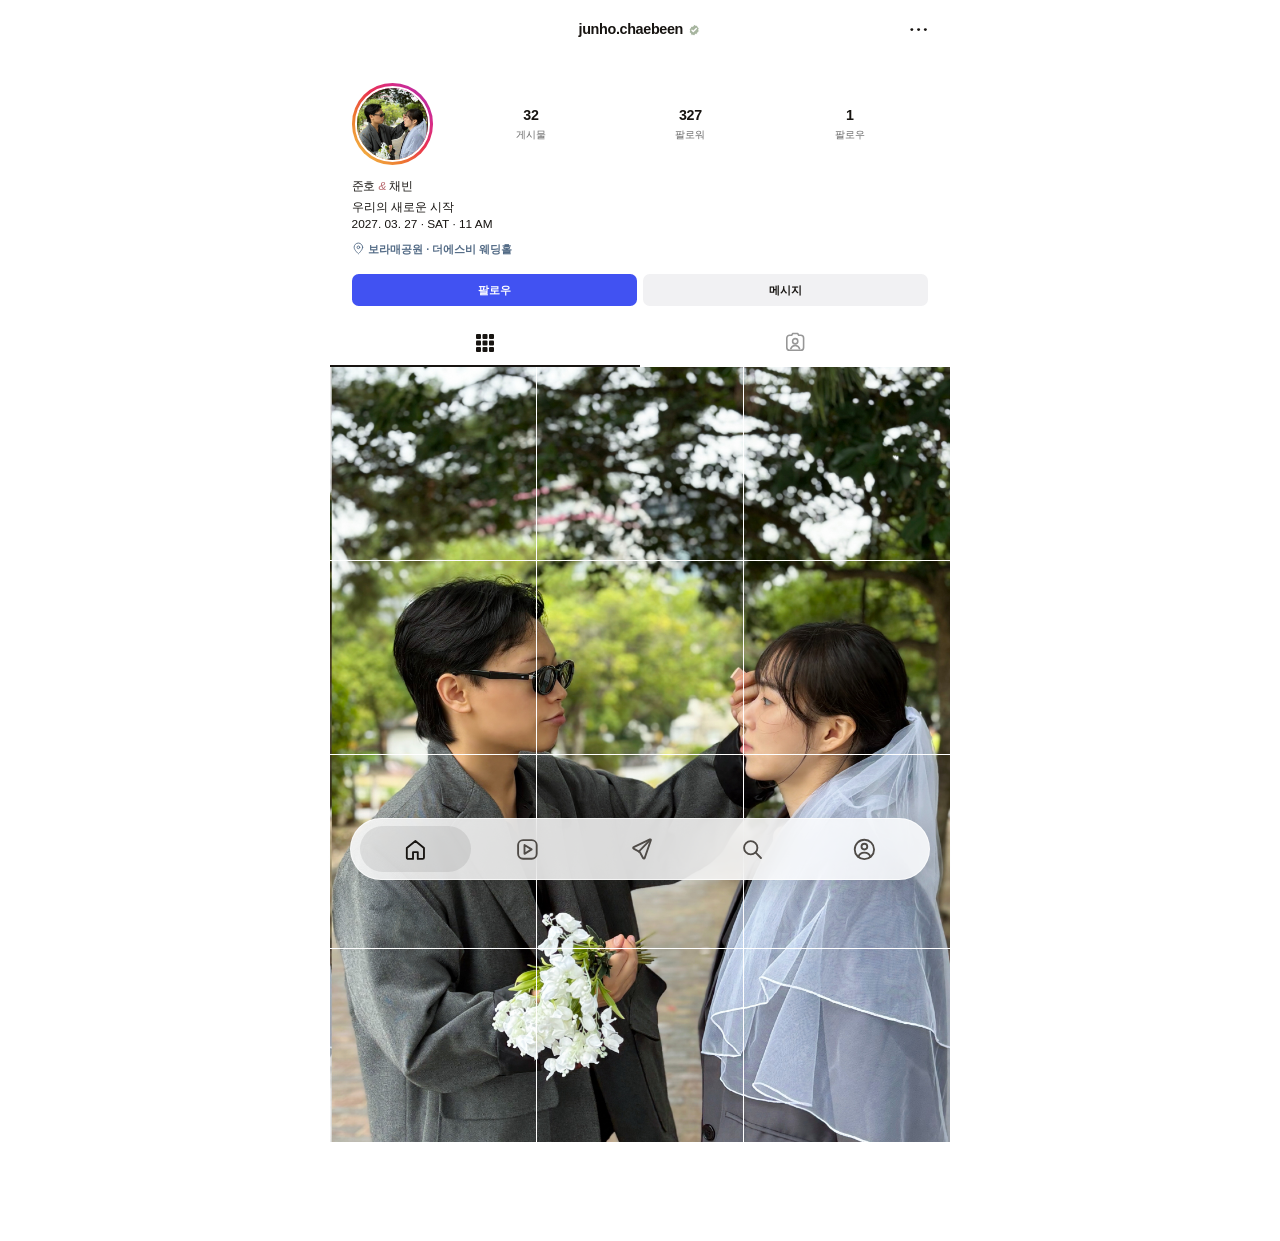
==== commit caae6472: "이미지수정" ====
--- a/index.html
+++ b/index.html
@@ -7,7 +7,7 @@
   <meta name="description" content="junho.chaebeen의 웨딩 퍼즐 피드">
   <title>junho.chaebeen · Wedding Feed</title>
   <link rel="icon" href="data:,">
-  <link rel="preload" href="./images/KakaoTalk_20261025_205325815.jpg" as="image">
+  <link rel="preload" href="./images/slide_2%202.JPG" as="image">
   <link rel="stylesheet" href="./styles.css">
   <link rel="stylesheet" href="./feed.css">
 </head>
@@ -30,10 +30,10 @@
     <main class="account-content">
       <section class="feed-profile__intro" aria-label="프로필">
         <button class="feed-profile__avatar" type="button" id="profileStoryButton" aria-label="junho.chaebeen 스토리 보기">
-          <img src="./images/KakaoTalk_20261025_205325815.jpg" alt="준호와 채빈의 프로필 사진">
+          <img src="./images/slide_2%202.JPG" alt="준호와 채빈의 프로필 사진">
         </button>
         <div class="feed-profile__stats">
-          <div><strong>11</strong><span>게시물</span></div>
+          <div><strong data-feed-post-count>32</strong><span>게시물</span></div>
           <div><strong>327</strong><span>팔로워</span></div>
           <div><strong>1</strong><span>팔로우</span></div>
         </div>
@@ -115,7 +115,7 @@
       <div class="story-progress" id="storyProgress" aria-hidden="true"></div>
       <div class="story-viewer__header">
         <div class="story-viewer__profile">
-          <img src="./images/KakaoTalk_20261025_205325815.jpg" alt="">
+          <img src="./images/slide_2%202.JPG" alt="">
           <div>
             <span class="story-account">junho.chaebeen</span>
             <span id="storyTime">방금 전</span>
@@ -130,7 +130,7 @@
           </button>
         </div>
       </div>
-      <img class="story-viewer__image" id="storyImage" src="./images/KakaoTalk_20261025_205325815.jpg" alt="웨딩 스토리 사진">
+      <img class="story-viewer__image" id="storyImage" src="./images/slide_2%202.JPG" alt="웨딩 스토리 사진">
       <div class="story-viewer__shade"></div>
       <div class="story-viewer__content" id="storyContent"></div>
       <button class="story-viewer__reply" type="button" data-story-message>메시지 보내기...</button>
@@ -151,3 +151,4 @@
   <script src="./feed.js"></script>
 </body>
 </html>
+
--- a/styles.css
+++ b/styles.css
@@ -1350,7 +1350,7 @@
 }
 
 .social-post__media--grid .gallery button {
-  aspect-ratio: 1287 / 1428;
+  aspect-ratio: 16 / 15;
 }
 
 .social-post__grid-count {
@@ -2993,7 +2993,7 @@
 
 .feed-puzzle__tile {
   position: relative;
-  aspect-ratio: 1287 / 1428;
+  aspect-ratio: 16 / 15;
   padding: 0;
   overflow: hidden;
   background: #eee8e2;
--- a/feed.css
+++ b/feed.css
@@ -330,6 +330,11 @@
   font-size: .78rem;
 }
 
+.message-header__spacer {
+  width: 2.8rem;
+  height: 2.8rem;
+}
+
 .message-header__actions {
   display: flex;
   gap: .35rem;
@@ -345,7 +350,7 @@
 .message-content {
   min-height: 0;
   flex: 1;
-  padding: 0 1rem 7.4rem;
+  padding: 0 1rem 8.6rem;
   overflow-y: auto;
   overscroll-behavior: contain;
 }
@@ -454,6 +459,14 @@
   white-space: pre-wrap;
 }
 
+.message-memo__name {
+  display: block;
+  margin-bottom: .3rem;
+  color: rgba(255, 255, 255, .78);
+  font-size: .68rem;
+  font-weight: 600;
+}
+
 .message-memo time {
   display: block;
   margin-top: .38rem;
@@ -467,10 +480,26 @@
   bottom: 0;
   left: 0;
   display: flex;
+  flex-direction: column;
   align-items: center;
   gap: .55rem;
   padding: .7rem .9rem max(.9rem, env(safe-area-inset-bottom));
   background: rgba(255, 255, 255, .97);
+}
+
+.message-composer__name {
+  width: 100%;
+  padding: .58rem 1rem;
+  color: #0f0f0f;
+  background: #f4f4f6;
+  border: 0;
+  border-radius: 999px;
+  font-size: .82rem;
+  outline: 0;
+}
+
+.message-composer__name::placeholder {
+  color: #777;
 }
 
 .message-composer__camera {
@@ -489,9 +518,10 @@
 
 .message-composer__field {
   display: flex;
+  width: 100%;
   min-width: 0;
   min-height: 3rem;
-  flex: 1;
+  flex: 0 0 auto;
   align-items: center;
   gap: .35rem;
   padding: .2rem .35rem .2rem 1rem;
@@ -527,16 +557,8 @@
 }
 
 .message-composer__field .message-composer__send {
-  display: none;
+  display: grid;
   color: #4152f2;
-}
-
-.message-composer__field:focus-within .message-composer__send {
-  display: grid;
-}
-
-.message-composer__field:focus-within #memoStickerButton {
-  display: none;
 }
 
 .message-composer__plus {
